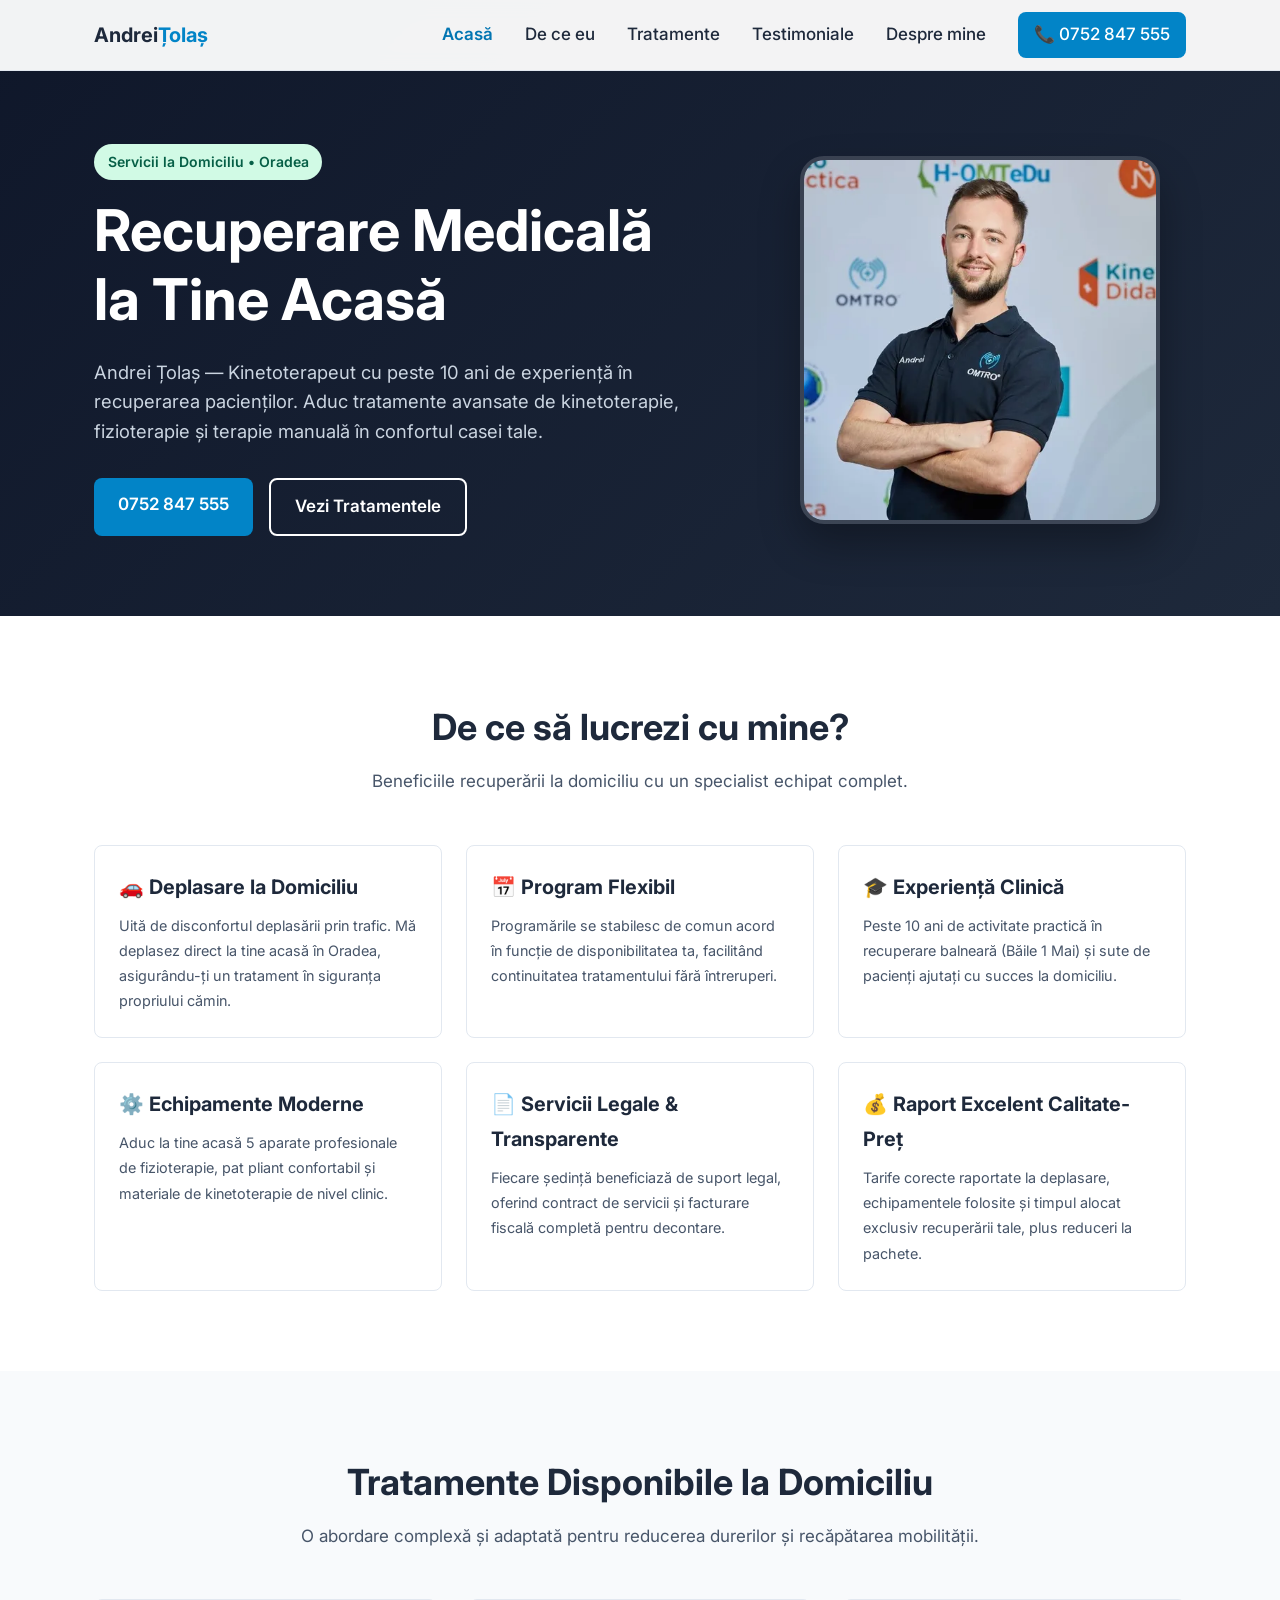
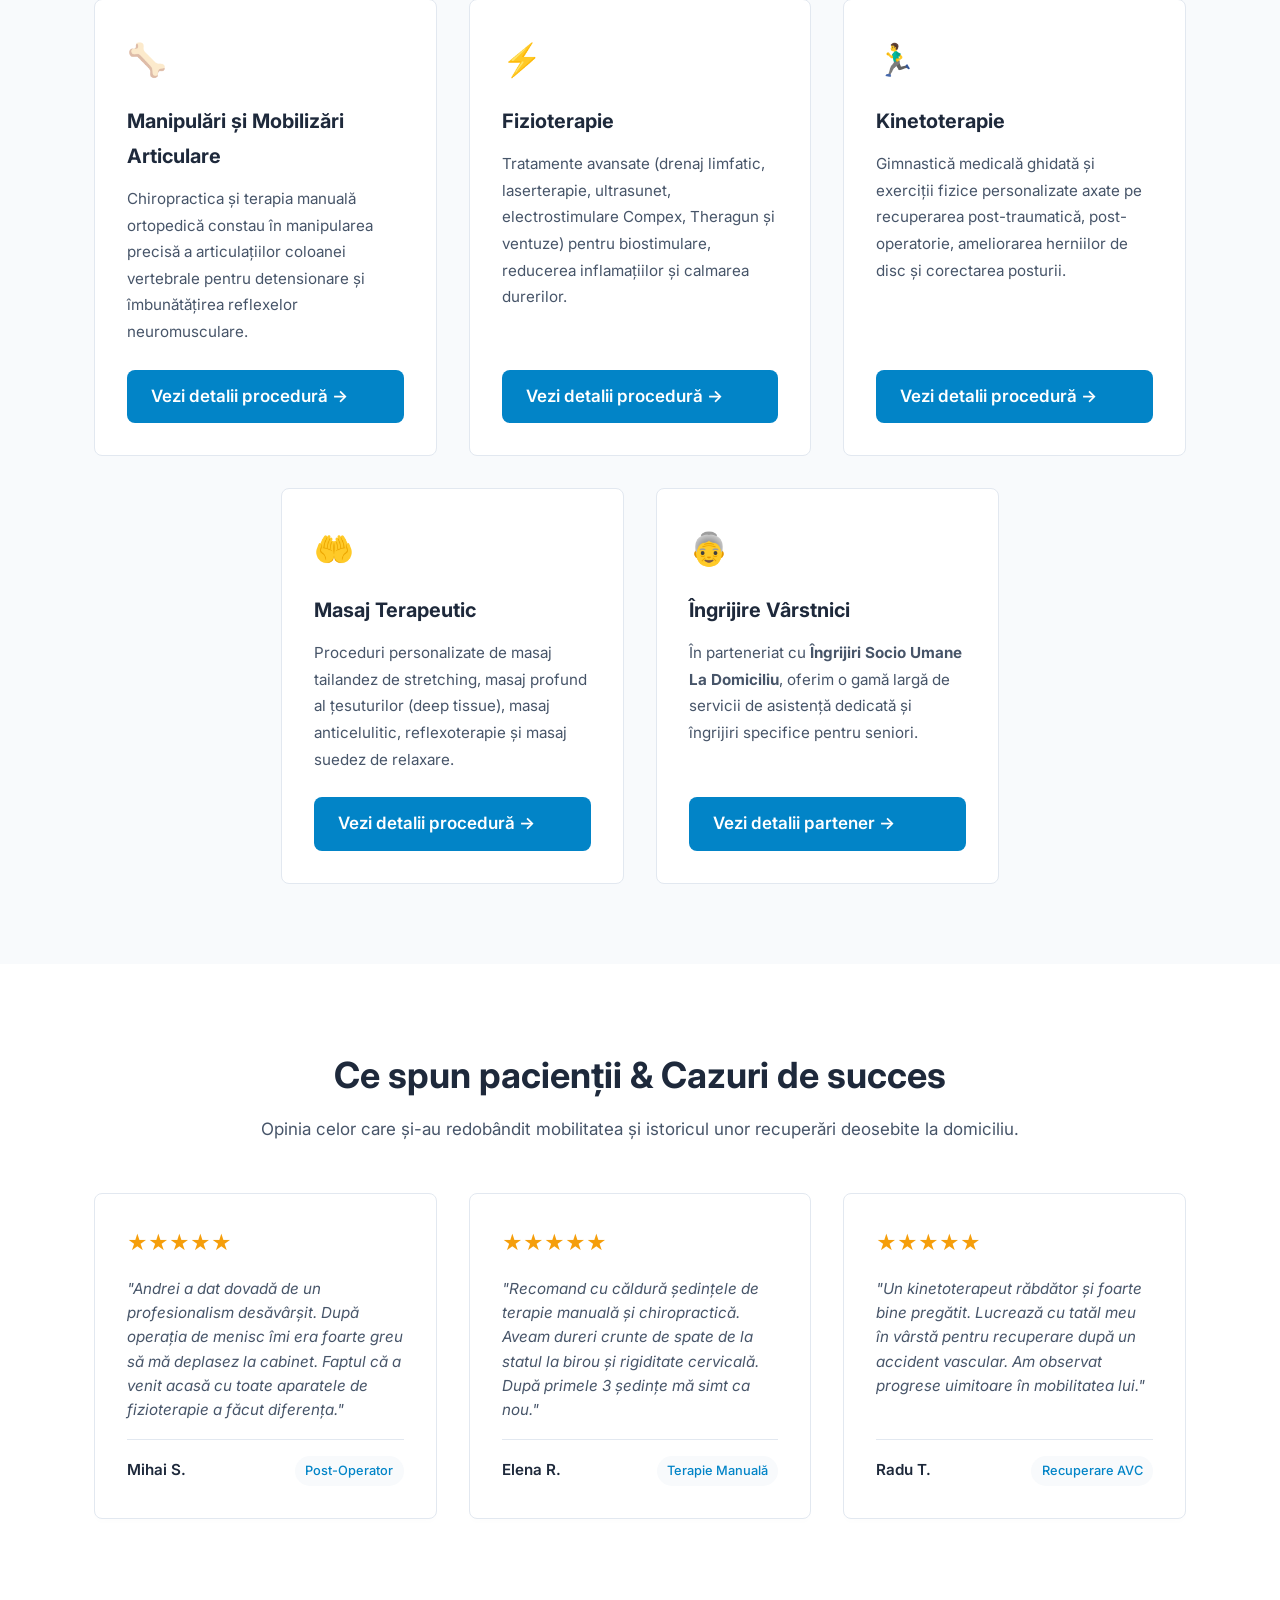
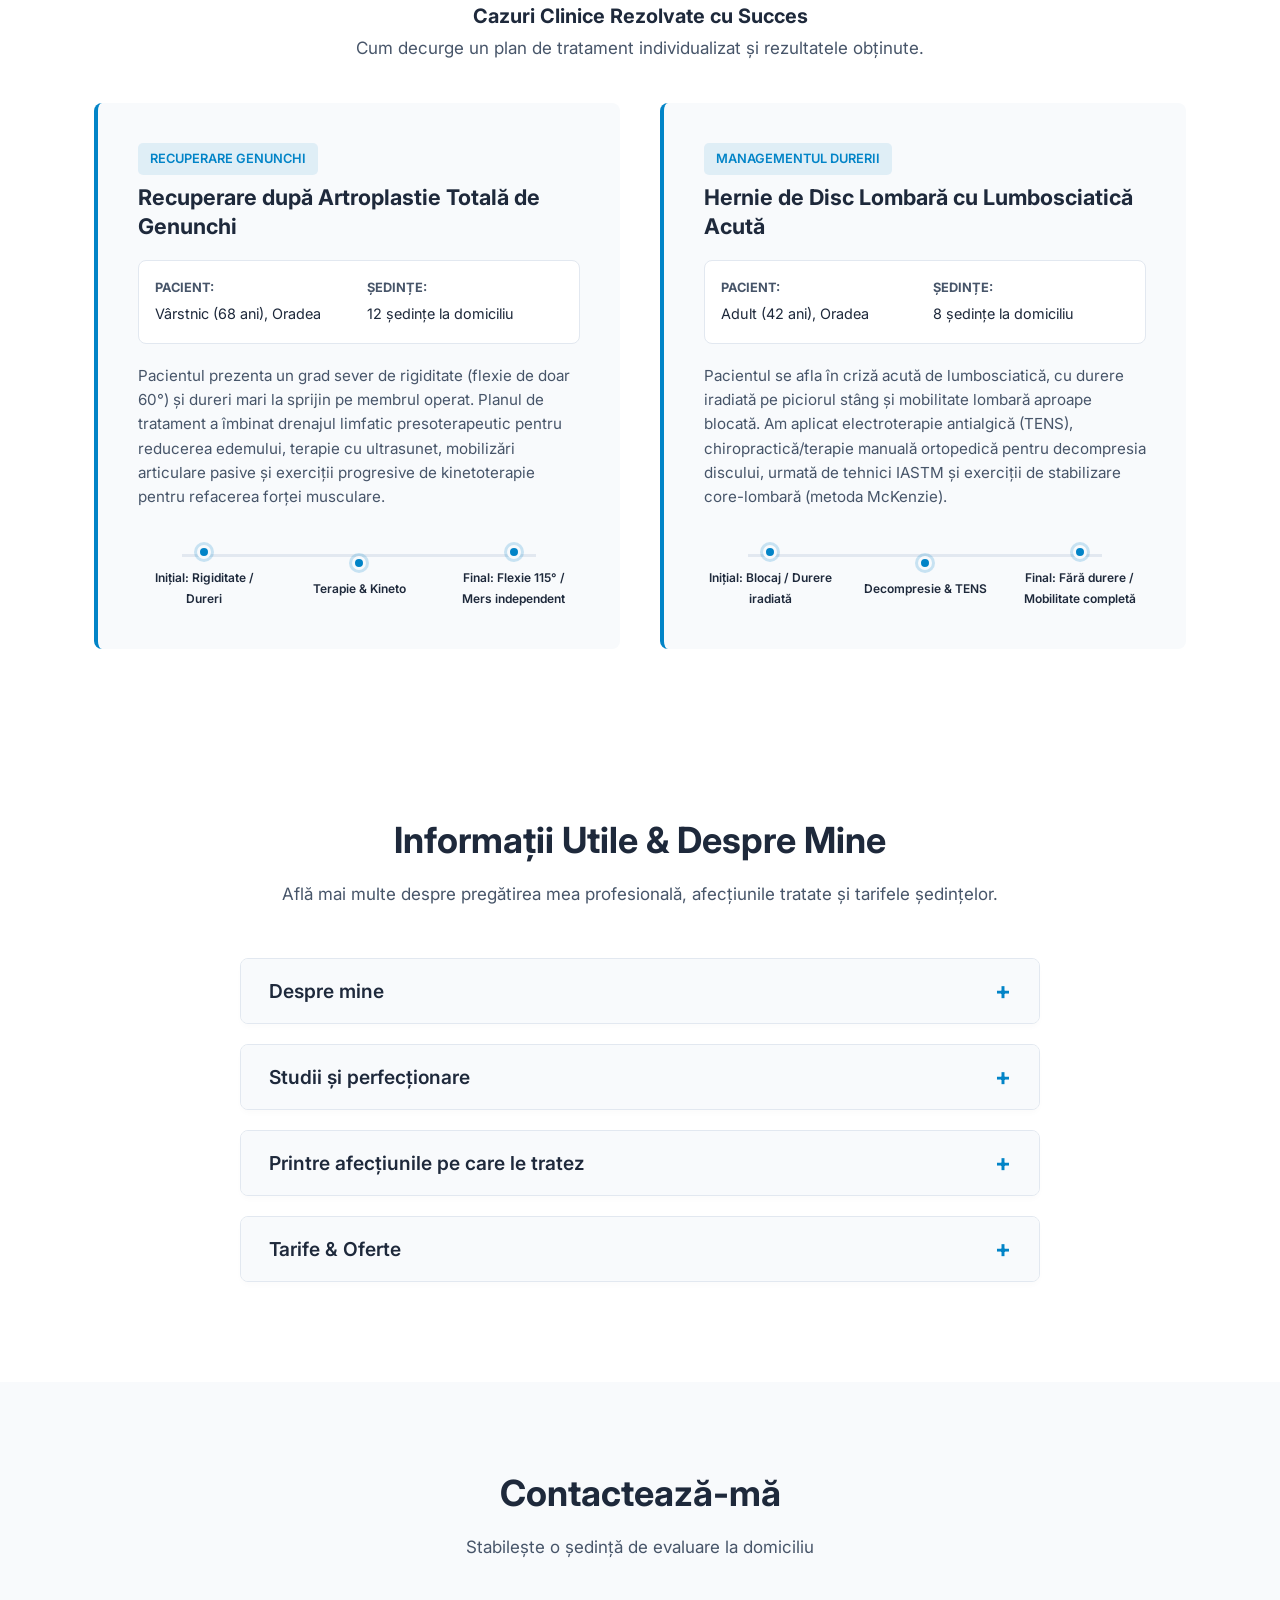
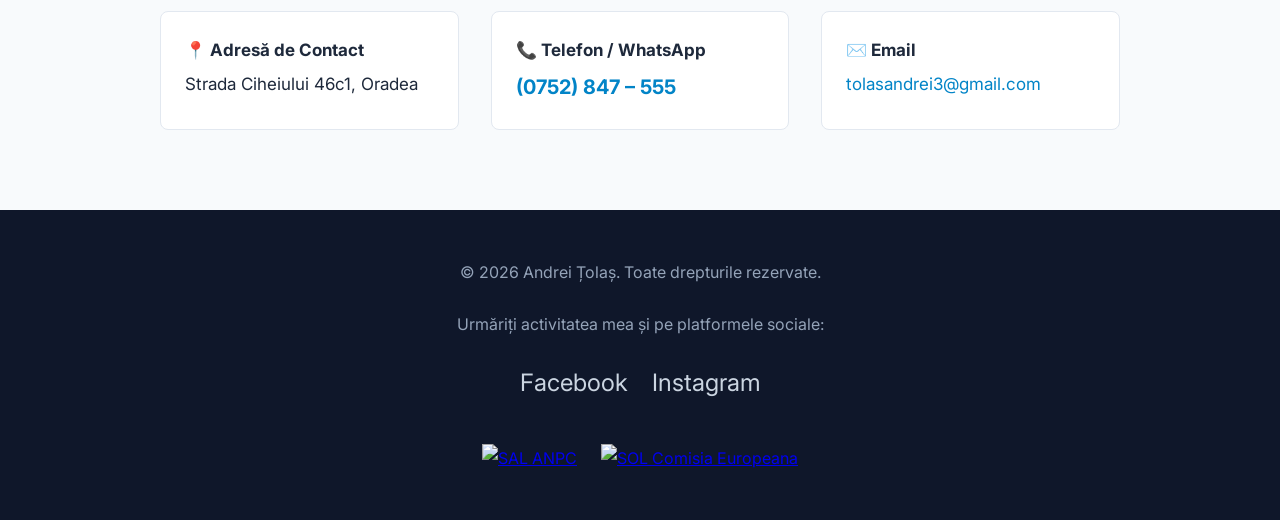
==== index.html @ b3541695 "Add files via upload" ====
<!DOCTYPE html>
<html lang="ro">

<head>
    <meta charset="UTF-8">
    <meta name="viewport" content="width=device-width, initial-scale=1.0">
    <title>Andrei Țolaș – Recuperare Medicală la Domiciliu în Oradea</title>
    <meta name="description"
        content="Kinetoterapeut cu 10 ani de experiență, ofer servicii profesionale de recuperare medicală la domiciliu în Oradea: kinetoterapie, fizioterapie, chiropractică.">
    <link rel="canonical" href="https://andreitolas.ro/index.html">
    <link rel="stylesheet" href="style.css">
    <link rel="icon" type="image/png" href="favicon.png">
    <!-- Google Fonts -->
    <link rel="preconnect" href="https://fonts.googleapis.com">
    <link rel="preconnect" href="https://fonts.gstatic.com" crossorigin>
    <link href="https://fonts.googleapis.com/css2?family=Inter:wght@300;400;500;600;700&display=swap" rel="stylesheet">
    <!-- Local SEO Schema.org Markup -->
    <script type="application/ld+json">
    {
      "@context": "https://schema.org",
      "@type": "Physiotherapy",
      "name": "Andrei Țolaș - Recuperare Medicală la Domiciliu",
      "image": "https://andreitolas.ro/wp-content/uploads/2023/05/logo_negru_2-removebg-preview.png",
      "@id": "https://andreitolas.ro/#business",
      "url": "https://andreitolas.ro",
      "telephone": "+40752847555",
      "priceRange": "$$",
      "address": {
        "@type": "PostalAddress",
        "streetAddress": "Strada Ciheiului 46c1",
        "addressLocality": "Oradea",
        "postalCode": "410000",
        "addressCountry": "RO"
      },
      "sameAs": [
        "https://www.facebook.com/AndreiTolasHomeTherapyOradea/",
        "https://www.instagram.com/andreitolas"
      ],
      "areaServed": {
        "@type": "AdministrativeArea",
        "name": "Oradea"
      }
    }
    </script>
</head>

<body>

    <!-- Header / Navigation -->
    <header class="site-header">
        <div class="container nav-container">
            <a href="#" class="logo">Andrei<span>Țolaș</span></a>
            <nav class="main-nav" id="mainNav">
                <a href="#acasa">Acasă</a>
                <a href="#beneficii">De ce eu</a>
                <a href="#tratamente">Tratamente</a>
                <a href="#testimoniale">Testimoniale</a>
                <a href="#despre">Despre mine</a>
                <a href="#contact" class="btn-nav">📞 0752 847 555</a>
            </nav>
            <button class="menu-toggle" id="menuToggle" aria-label="Meniu">
                <span></span>
                <span></span>
                <span></span>
            </button>
        </div>
    </header>

    <main>

    <!-- Hero Section -->
    <section id="acasa" class="hero">
        <div class="container hero-grid">
            <div class="hero-text">
                <span class="badge">Servicii la Domiciliu • Oradea</span>
                <h1>Recuperare Medicală <br>la Tine Acasă</h1>
                <p>Andrei Țolaș — Kinetoterapeut cu peste 10 ani de experiență în recuperarea pacienților. Aduc
                    tratamente
                    avansate de kinetoterapie, fizioterapie și terapie manuală în confortul casei tale.</p>
                <div class="hero-cta">
                    <a href="tel:0752847555" class="btn btn-primary"> 0752 847 555 </a>
                    <a href="#tratamente" class="btn btn-outline">Vezi Tratamentele</a>
                </div>
            </div>
            <div class="hero-image-wrapper">
                <img src="assets/media/andrei_tolas_profile.webp" alt="Andrei Țolaș - Fiziokinetoterapeut Oradea"
                    class="hero-profile-img" width="500" height="512">
            </div>
        </div>
    </section>

    <!-- Why Choose Me Section -->
    <section id="beneficii" class="benefits section-padding reveal">
        <div class="container">
            <div class="section-title">
                <h2>De ce să lucrezi cu mine?</h2>
                <p>Beneficiile recuperării la domiciliu cu un specialist echipat complet.</p>
            </div>
            <div class="benefits-grid">
                <div class="benefit-item">
                    <h3>🚗 Deplasare la Domiciliu</h3>
                    <p>Uită de disconfortul deplasării prin trafic. Mă deplasez direct la tine acasă în Oradea,
                        asigurându-ți un tratament în siguranța propriului cămin.</p>
                </div>
                <div class="benefit-item">
                    <h3>📅 Program Flexibil</h3>
                    <p>Programările se stabilesc de comun acord în funcție de disponibilitatea ta, facilitând
                        continuitatea tratamentului fără întreruperi.</p>
                </div>
                <div class="benefit-item">
                    <h3>🎓 Experiență Clinică</h3>
                    <p>Peste 10 ani de activitate practică în recuperare balneară (Băile 1 Mai) și sute de pacienți
                        ajutați cu succes la domiciliu.</p>
                </div>
                <div class="benefit-item">
                    <h3>⚙️ Echipamente Moderne</h3>
                    <p>Aduc la tine acasă 5 aparate profesionale de fizioterapie, pat pliant confortabil și materiale de
                        kinetoterapie de nivel clinic.</p>
                </div>
                <div class="benefit-item">
                    <h3>📄 Servicii Legale & Transparente</h3>
                    <p>Fiecare ședință beneficiază de suport legal, oferind contract de servicii și facturare fiscală
                        completă pentru decontare.</p>
                </div>
                <div class="benefit-item">
                    <h3>💰 Raport Excelent Calitate-Preț</h3>
                    <p>Tarife corecte raportate la deplasare, echipamentele folosite și timpul alocat exclusiv
                        recuperării tale, plus reduceri la pachete.</p>
                </div>
            </div>
        </div>
    </section>

    <!-- Services Section -->
    <section id="tratamente" class="services section-padding bg-light reveal">
        <div class="container">
            <div class="section-title">
                <h2>Tratamente Disponibile la Domiciliu</h2>
                <p>O abordare complexă și adaptată pentru reducerea durerilor și recăpătarea mobilității.</p>
            </div>
            <div class="services-grid">

                <!-- Card 1: Manipulări și Mobilizări -->
                <article class="service-card">
                    <div class="service-icon">🦴</div>
                    <h3>Manipulări și Mobilizări Articulare</h3>
                    <p>Chiropractica și terapia manuală ortopedică constau în manipularea precisă a articulațiilor
                        coloanei vertebrale pentru detensionare și îmbunătățirea reflexelor neuromusculare.</p>
                    <a href="servicii/manipulari-si-mobilizari-articulare.html" class="btn btn-primary btn-block" aria-label="Vezi detalii despre manipulări și mobilizări articulare">Vezi detalii procedură →</a>
                </article>

                <!-- Card 2: Fizioterapie -->
                <article class="service-card">
                    <div class="service-icon">⚡</div>
                    <h3>Fizioterapie</h3>
                    <p>Tratamente avansate (drenaj limfatic, laserterapie, ultrasunet, electrostimulare Compex, Theragun
                        și ventuze) pentru biostimulare, reducerea inflamațiilor și calmarea durerilor.</p>
                    <a href="servicii/fizioterapie.html" class="btn btn-primary btn-block" aria-label="Vezi detalii despre proceduri de fizioterapie">Vezi detalii procedură →</a>
                </article>

                <!-- Card 3: Kinetoterapie -->
                <article class="service-card">
                    <div class="service-icon">🏃‍♂️</div>
                    <h3>Kinetoterapie</h3>
                    <p>Gimnastică medicală ghidată și exerciții fizice personalizate axate pe recuperarea
                        post-traumatică, post-operatorie, ameliorarea herniilor de disc și corectarea posturii.</p>
                    <a href="servicii/kinetoterapie.html" class="btn btn-primary btn-block" aria-label="Vezi detalii despre recuperare prin kinetoterapie">Vezi detalii procedură →</a>
                </article>

                <!-- Card 4: Masaj Terapeutic -->
                <article class="service-card">
                    <div class="service-icon">🤲</div>
                    <h3>Masaj Terapeutic</h3>
                    <p>Proceduri personalizate de masaj tailandez de stretching, masaj profund al țesuturilor (deep
                        tissue), masaj anticelulitic, reflexoterapie și masaj suedez de relaxare.</p>
                    <a href="servicii/masaj.html" class="btn btn-primary btn-block" aria-label="Vezi detalii despre proceduri de masaj terapeutic">Vezi detalii procedură →</a>
                </article>

                <!-- Card 5: Îngrijire Vârstnici -->
                <article class="service-card">
                    <div class="service-icon">👵</div>
                    <h3>Îngrijire Vârstnici</h3>
                    <p>În parteneriat cu <strong>Îngrijiri Socio Umane La Domiciliu</strong>, oferim o gamă largă de
                        servicii de asistență dedicată și îngrijiri specifice pentru seniori.</p>
                    <a href="https://www.facebook.com/profile.php?id=100089496707869" target="_blank"
                        rel="noreferrer noopener" class="btn btn-primary btn-block" aria-label="Vezi detalii despre partenerul de îngrijire vârstnici">Vezi detalii partener →</a>
                </article>

            </div>
        </div>
    </section>

    <!-- Testimonials & Case Studies Section -->
    <section id="testimoniale" class="testimonials-section section-padding reveal">
        <div class="container">
            <div class="section-title">
                <h2>Ce spun pacienții & Cazuri de succes</h2>
                <p>Opinia celor care și-au redobândit mobilitatea și istoricul unor recuperări deosebite la domiciliu.
                </p>
            </div>

            <!-- Testimonials Grid -->
            <div class="testimonials-grid">
                <!-- Testimonial 1 -->
                <div class="testimonial-card">
                    <div class="stars">★★★★★</div>
                    <p class="testimonial-text">"Andrei a dat dovadă de un profesionalism desăvârșit. După operația de
                        menisc îmi era foarte greu să mă deplasez la cabinet. Faptul că a venit acasă cu toate aparatele
                        de fizioterapie a făcut diferența."</p>
                    <div class="testimonial-author">
                        <span class="author-name">Mihai S.</span>
                        <span class="pathology-tag">Post-Operator</span>
                    </div>
                </div>

                <!-- Testimonial 2 -->
                <div class="testimonial-card">
                    <div class="stars">★★★★★</div>
                    <p class="testimonial-text">"Recomand cu căldură ședințele de terapie manuală și chiropractică.
                        Aveam dureri crunte de spate de la statul la birou și rigiditate cervicală. După primele 3
                        ședințe mă simt ca nou."</p>
                    <div class="testimonial-author">
                        <span class="author-name">Elena R.</span>
                        <span class="pathology-tag">Terapie Manuală</span>
                    </div>
                </div>

                <!-- Testimonial 3 -->
                <div class="testimonial-card">
                    <div class="stars">★★★★★</div>
                    <p class="testimonial-text">"Un kinetoterapeut răbdător și foarte bine pregătit. Lucrează cu tatăl
                        meu în vârstă pentru recuperare după un accident vascular. Am observat progrese uimitoare în
                        mobilitatea lui."</p>
                    <div class="testimonial-author">
                        <span class="author-name">Radu T.</span>
                        <span class="pathology-tag">Recuperare AVC</span>
                    </div>
                </div>
            </div>

            <div class="section-title" style="margin-top: 5rem; margin-bottom: 2.5rem;">
                <h3>Cazuri Clinice Rezolvate cu Succes</h3>
                <p>Cum decurge un plan de tratament individualizat și rezultatele obținute.</p>
            </div>

            <!-- Case Studies / Success Stories Grid -->
            <div class="success-stories-grid">
                <!-- Story 1 -->
                <div class="story-card">
                    <div class="story-header">
                        <span class="story-badge">Recuperare Genunchi</span>
                        <h4 class="story-title">Recuperare după Artroplastie Totală de Genunchi</h4>
                    </div>
                    <div class="story-meta">
                        <div class="meta-item">
                            <strong>Pacient:</strong>
                            Vârstnic (68 ani), Oradea
                        </div>
                        <div class="meta-item">
                            <strong>Ședințe:</strong>
                            12 ședințe la domiciliu
                        </div>
                    </div>
                    <p class="story-desc">Pacientul prezenta un grad sever de rigiditate (flexie de doar 60°) și dureri
                        mari la sprijin pe membrul operat. Planul de tratament a îmbinat drenajul limfatic
                        presoterapeutic pentru reducerea edemului, terapie cu ultrasunet, mobilizări articulare pasive
                        și exerciții progresive de kinetoterapie pentru refacerea forței musculare.</p>

                    <div class="story-timeline">
                        <div class="timeline-step completed">
                            <div class="step-dot"></div>
                            <span class="step-label">Inițial: Rigiditate / Dureri</span>
                        </div>
                        <div class="timeline-step completed">
                            <div class="step-dot"></div>
                            <span class="step-label">Terapie & Kineto</span>
                        </div>
                        <div class="timeline-step completed">
                            <div class="step-dot"></div>
                            <span class="step-label">Final: Flexie 115° / Mers independent</span>
                        </div>
                    </div>
                </div>

                <!-- Story 2 -->
                <div class="story-card">
                    <div class="story-header">
                        <span class="story-badge">Managementul Durerii</span>
                        <h4 class="story-title">Hernie de Disc Lombară cu Lumbosciatică Acută</h4>
                    </div>
                    <div class="story-meta">
                        <div class="meta-item">
                            <strong>Pacient:</strong>
                            Adult (42 ani), Oradea
                        </div>
                        <div class="meta-item">
                            <strong>Ședințe:</strong>
                            8 ședințe la domiciliu
                        </div>
                    </div>
                    <p class="story-desc">Pacientul se afla în criză acută de lumbosciatică, cu durere iradiată pe
                        piciorul stâng și mobilitate lombară aproape blocată. Am aplicat electroterapie antialgică
                        (TENS), chiropractică/terapie manuală ortopedică pentru decompresia discului, urmată de tehnici
                        IASTM și exerciții de stabilizare core-lombară (metoda McKenzie).</p>

                    <div class="story-timeline">
                        <div class="timeline-step completed">
                            <div class="step-dot"></div>
                            <span class="step-label">Inițial: Blocaj / Durere iradiată</span>
                        </div>
                        <div class="timeline-step completed">
                            <div class="step-dot"></div>
                            <span class="step-label">Decompresie & TENS</span>
                        </div>
                        <div class="timeline-step completed">
                            <div class="step-dot"></div>
                            <span class="step-label">Final: Fără durere / Mobilitate completă</span>
                        </div>
                    </div>
                </div>
            </div>
        </div>
    </section>

    <!-- About & Information Accordions Section -->
    <section id="despre" class="about section-padding reveal">
        <div class="container">
            <div class="section-title">
                <h2>Informații Utile & Despre Mine</h2>
                <p>Află mai multe despre pregătirea mea profesională, afecțiunile tratate și tarifele ședințelor.</p>
            </div>

            <div class="accordion-container">

                <!-- Accordion 1: Despre mine -->
                <div class="accordion-item">
                    <button class="accordion-header">
                        <span>Despre mine</span>
                        <span class="accordion-icon">+</span>
                    </button>
                    <div class="accordion-content">
                        <p>Bună! Sunt Andrei, de profesie fiziokinetoterapeut.</p>
                        <p>În urma experienței și cunoștințelor acumulate în cei zece ani de muncă în Băile 1 Mai și
                            alături de pacienți la domiciliu, am observat importanța recuperării medicale cât mai
                            timpurii și incapacitatea multor persoane de a se deplasa înspre cabinetele de recuperare.
                        </p>
                        <p>Astfel m-am specializat în oferirea de tratamente de recuperare direct la domiciliul
                            pacienților mei. Această abordare îmi permite să vă aduc servicii personalizate și de
                            calitate la ușa fiecarei persoane care are nevoie de îngrijire și recuperare.</p>
                        <p>Cu scopul de a vă asigura cele mai bune rezultate, am echipat cabinetul meu mobil cu cinci
                            aparate de fizioterapie, pat de masaj și toate uneltele necesare pentru a realiza o ședință
                            de kinetoterapie eficientă, asemenea celor din centrele de recuperare clasice.</p>
                        <p>Ceea ce urmăresc cu abordarea mea empatică și prietenoasă, cât și cu cunoștințele solide de
                            vârf, este să înțeleg nevoile fiecăruia și să creez un plan de tratament individualizat,
                            adaptat la condiția și obiectivele dumneavoastră.</p>
                    </div>
                </div>

                <!-- Accordion 2: Studii și perfecționare -->
                <div class="accordion-item">
                    <button class="accordion-header">
                        <span>Studii și perfecționare</span>
                        <span class="accordion-icon">+</span>
                    </button>
                    <div class="accordion-content">
                        <p>Absolvent al Facultății de Educație Fizică și Sport, specializarea Kinetoterapie, în cadrul
                            Universității din Oradea. Mă perfecționez continuu pentru a aplica cele mai sigure și
                            moderne tehnici de recuperare:</p>
                        <p>I. <strong>OMTRO (Orthopaedic Manual Physical Therapy Romania)</strong> - program de
                            specializare pe 2 ani (15 module) înregistrat în cadrul IFOMPT (Federația Internațională de
                            Terapie Manuală Ortopedică pentru Fizioterapeuți):</p>
                        <ol>
                            <li>Intro & terapia manuală ortopedică în abordarea zonei cervicale</li>
                            <li>Terapia manuală ortopedică în abordarea zonei toracale</li>
                            <li>Neurofiziologia durerii</li>
                            <li>Integrarea exercițiului terapeutic în planul de recuperare</li>
                            <li>Terapia manuală ortopedică în tratamentul durerilor de cap</li>
                            <li>Manipulările vertebrale și articulare în terapia manuală ortopedică I & II</li>
                            <li>Terapia manuală ortopedică în abordarea umărului, regiunii lombare, articulației
                                sacroiliace, șoldului, genunchiului, piciorului, cotului și mâinii</li>
                            <li>Modelul bio-psiho-social: abordarea multifactorială a pacientului bazată pe dovezi
                                științifice</li>
                        </ol>
                        <p>Alte cursuri de specializare absolvite:</p>
                        <ul>
                            <li>II. <strong>Terapia Flossing (Easy Flossing)</strong> - bandaj compresiv elastic</li>
                            <li>III. <strong>Terapia FASCIQ</strong> - mobilizarea fasciei cu instrumente IASTM</li>
                            <li>IV. <strong>Terapia TAPPING (Emotional Freedom Techniques - EFT)</strong></li>
                        </ul>
                    </div>
                </div>

                <!-- Accordion 3: Printre afecțiunile pe care le tratez -->
                <div class="accordion-item">
                    <button class="accordion-header">
                        <span>Printre afecțiunile pe care le tratez</span>
                        <span class="accordion-icon">+</span>
                    </button>
                    <div class="accordion-content">
                        <p>Abordez cu profesionalism o gamă largă de patologii pentru redobândirea calității vieții:</p>
                        <ul>
                            <li><strong>Afecțiuni ortopedice și traumatologice:</strong> recuperare după fracturi,
                                entorse, luxații, leziuni de ligamente sau menisc și traumatologie sportivă.</li>
                            <li><strong>Îngrijiri specifice vârstei a treia:</strong> menținerea autonomiei fizice,
                                combaterea redorii articulare, ameliorarea tulburărilor de echilibru.</li>
                            <li><strong>Recuperare pre și post-operatorie:</strong> protocoale specifice după operații
                                la nivelul coloanei sau articulațiilor mari (proteză șold/genunchi).</li>
                            <li><strong>Managementul durerii:</strong> tratamentul durerilor cronice sau acute de spate
                                (lombosciatică, hernie de disc), cervicale sau de cap (cefalee tensională).</li>
                            <li><strong>Afecțiuni neurologice:</strong> recuperare neuro-motorie în status post AVC
                                (Accident Vascular Cerebral), pareze și alte tulburări ale sistemului nervos.</li>
                        </ul>
                    </div>
                </div>

                <!-- Accordion 4: Tarife & Oferte -->
                <div class="accordion-item">
                    <button class="accordion-header">
                        <span>Tarife & Oferte</span>
                        <span class="accordion-icon">+</span>
                    </button>
                    <div class="accordion-content">
                        <p>Prețul unei ședințe de recuperare la domiciliu este personalizat și se stabilește în funcție
                            de:</p>
                        <ol>
                            <li>Numărul și complexitatea procedurilor efectuate (fizioterapie, kinetoterapie, terapie
                                manuală, etc.).</li>
                            <li>Numărul total de ședințe recomandate în planul tău terapeutic.</li>
                        </ol>
                        <p
                            style="background-color: var(--bg-light); padding: 1rem; border-left: 4px solid var(--primary); font-weight: 500; margin-top: 1rem;">
                            🎁 Ofertă specială: La achiziționarea unui pachet de 10 ședințe de recuperare, beneficiezi
                            de un discount de 10% din tariful total!
                        </p>
                    </div>
                </div>

            </div>
        </div>
    </section>

    <!-- Contact Section -->
    <section id="contact" class="contact section-padding bg-light reveal">
        <div class="container">
            <div class="section-title">
                <h2>Contactează-mă</h2>
                <p>Stabilește o ședință de evaluare la domiciliu</p>
            </div>
            <div class="contact-info-grid">
                <div class="info-box">
                    <strong>📍 Adresă de Contact</strong>
                    <p>Strada Ciheiului 46c1, Oradea</p>
                </div>
                <div class="info-box">
                    <strong>📞 Telefon / WhatsApp</strong>
                    <p><a href="tel:0752847555" style="font-size: 1.25rem; font-weight: 700;">(0752) 847 – 555</a></p>
                </div>
                <div class="info-box">
                    <strong>✉️ Email</strong>
                    <p><a href="mailto:tolasandrei3@gmail.com">tolasandrei3@gmail.com</a></p>
                </div>
            </div>
        </div>
    </main>

    <!-- Footer -->
    <footer class="site-footer" style="padding: 3rem 0; font-size: 1rem;">
        <div class="container footer-flex" style="flex-direction: column; gap: 1.5rem;">
            <p>&copy; 2026 Andrei Țolaș. Toate drepturile rezervate.</p>
            <p>Urmăriți activitatea mea și pe platformele sociale:</p>
            <div style="display: flex; gap: 1.5rem; justify-content: center; font-size: 1.5rem;">
                <a href="https://www.facebook.com/AndreiTolasHomeTherapyOradea/" target="_blank"
                    rel="noreferrer noopener" style="color: #cbd5e1; text-decoration: none;">Facebook</a>
                <a href="https://www.instagram.com/andreitolas" target="_blank" rel="noreferrer noopener"
                    style="color: #cbd5e1; text-decoration: none;">Instagram</a>
            </div>
            <div style="display: flex; gap: 1.5rem; justify-content: center; flex-wrap: wrap; margin-top: 1rem;">
                <a href="https://anpc.ro/ce-este-sal/" target="_blank" rel="noreferrer noopener"><img
                        src="https://andreitolas.ro/wp-content/uploads/2023/02/sal.png" alt="SAL ANPC"
                        style="width: 200px; height: auto;"></a>
                <a href="https://ec.europa.eu/consumers/odr/main/index.cfm?event=main.home.chooseLanguage"
                    target="_blank" rel="noreferrer noopener"><img
                        src="https://andreitolas.ro/wp-content/uploads/2023/02/sol.png" alt="SOL Comisia Europeana"
                        style="width: 200px; height: auto;"></a>
            </div>
        </div>
    </footer>

    <!-- Floating Back to Top Button -->
    <button id="backToTop" class="back-to-top" aria-label="Înapoi sus">↑</button>

    <script src="script.js"></script>
</body>

</html>
---- style.css ----
:root {
    --primary: #0284c7;
    --primary-dark: #0369a1;
    --text: #1e293b;
    --text-light: #475569;
    --bg: #ffffff;
    --bg-light: #f8fafc;
    --border: #e2e8f0;
    --radius: 8px;
    --transition: all 0.3s ease;
}

* {
    box-sizing: border-box;
    margin: 0;
    padding: 0;
}

html {
    scroll-behavior: smooth;
    font-family: 'Inter', sans-serif;
    color: var(--text);
    background-color: var(--bg);
}

body {
    line-height: 1.75;
    font-size: 1.0625rem;
}

.container {
    width: 100%;
    max-width: 1140px;
    margin: 0 auto;
    padding: 0 1.5rem;
}

/* Buttons & Badges */
.btn {
    display: inline-block;
    padding: 0.75rem 1.5rem;
    border-radius: var(--radius);
    font-weight: 600;
    text-decoration: none;
    transition: var(--transition);
    cursor: pointer;
    border: none;
}

.btn-primary {
    background-color: var(--primary);
    color: #fff;
}

.btn-primary:hover {
    background-color: var(--primary-dark);
}

.btn-outline {
    background-color: transparent;
    border: 2px solid #fff;
    color: #fff;
}

.btn-outline:hover {
    background-color: #fff;
    color: var(--text);
}

.btn-block {
    width: 100%;
}

.badge {
    display: inline-block;
    background: #d1fae5;
    color: #065f46;
    padding: 0.35rem 0.85rem;
    border-radius: 50px;
    font-size: 0.875rem;
    font-weight: 600;
    margin-bottom: 1rem;
}

/* Header */
.site-header {
    position: fixed;
    top: 0;
    left: 0;
    width: 100%;
    background: rgba(255, 255, 255, 0.95);
    backdrop-filter: blur(10px);
    border-bottom: 1px solid var(--border);
    z-index: 1000;
}

.nav-container {
    display: flex;
    align-items: center;
    justify-content: space-between;
    height: 70px;
}

.logo {
    font-size: 1.25rem;
    font-weight: 700;
    color: var(--text);
    text-decoration: none;
}

.logo span {
    color: var(--primary);
}

.main-nav {
    display: flex;
    align-items: center;
    gap: 2rem;
}

.main-nav a {
    text-decoration: none;
    color: var(--text);
    font-weight: 500;
    transition: var(--transition);
}

.main-nav a:hover,
.main-nav a.active {
    color: #0275b2;
}

.btn-nav {
    background: var(--primary);
    color: #fff !important;
    padding: 0.5rem 1rem;
    border-radius: var(--radius);
}

.menu-toggle {
    display: none;
    background: none;
    border: none;
    cursor: pointer;
    flex-direction: column;
    gap: 5px;
}

.menu-toggle span {
    display: block;
    width: 25px;
    height: 3px;
    background: var(--text);
    transition: var(--transition);
}

/* Hero */
.hero {
    padding: 9rem 0 5rem;
    background: linear-gradient(135deg, #0f172a 0%, #1e293b 100%);
    color: #fff;
}

.hero-grid {
    display: grid;
    grid-template-columns: 1.2fr 0.8fr;
    gap: 4rem;
    align-items: center;
}

.hero-text h1 {
    font-size: clamp(2.2rem, 4.5vw, 3.8rem);
    line-height: 1.2;
    margin-bottom: 1.5rem;
}

.hero-text p {
    font-size: 1.15rem;
    color: #cbd5e1;
    margin-bottom: 2rem;
    line-height: 1.6;
}

.hero-cta {
    display: flex;
    gap: 1rem;
}

.hero-image-wrapper {
    position: relative;
    display: flex;
    justify-content: center;
    align-items: center;
}

.hero-profile-img {
    width: 100%;
    max-width: 360px;
    height: auto;
    border-radius: 24px;
    box-shadow: 0 20px 40px rgba(0, 0, 0, 0.3);
    border: 4px solid rgba(255, 255, 255, 0.15);
    transition: transform 0.3s ease, border-color 0.3s ease;
}

.hero-profile-img:hover {
    transform: scale(1.02);
    border-color: var(--primary);
}

/* Sections */
.section-padding {
    padding: 5rem 0;
}

.bg-light {
    background-color: var(--bg-light);
}

.section-title {
    text-align: center;
    margin-bottom: 3rem;
}

.section-title h2 {
    font-size: 2.25rem;
    margin-bottom: 0.5rem;
}

.section-title p {
    color: var(--text-light);
}

/* Services Grid */
.services-grid {
    display: grid;
    grid-template-columns: 1fr;
    gap: 2rem;
}

@media (min-width: 769px) and (max-width: 991px) {
    .services-grid {
        grid-template-columns: repeat(4, 1fr);
    }
    .services-grid .service-card:nth-child(1),
    .services-grid .service-card:nth-child(2),
    .services-grid .service-card:nth-child(3),
    .services-grid .service-card:nth-child(4) {
        grid-column: span 2;
    }
    .services-grid .service-card:nth-child(5) {
        grid-column: 2 / span 2; /* Center Row 3 card */
    }
}

@media (min-width: 992px) {
    .services-grid {
        grid-template-columns: repeat(6, 1fr);
    }
    .services-grid .service-card:nth-child(1),
    .services-grid .service-card:nth-child(2),
    .services-grid .service-card:nth-child(3) {
        grid-column: span 2;
    }
    .services-grid .service-card:nth-child(4) {
        grid-column: 2 / span 2; /* Center Row 2 first card */
    }
    .services-grid .service-card:nth-child(5) {
        grid-column: 4 / span 2; /* Center Row 2 second card */
    }
}

.service-card {
    background: var(--bg);
    border: 1px solid var(--border);
    padding: 2rem;
    border-radius: var(--radius);
    transition: var(--transition);
    display: flex;
    flex-direction: column;
}

.service-card:hover {
    transform: translateY(-5px);
    box-shadow: 0 10px 25px -5px rgba(0, 0, 0, 0.05);
    border-color: var(--primary);
}

.service-icon {
    font-size: 2rem;
    margin-bottom: 1rem;
}

.service-card h3 {
    margin-bottom: 0.75rem;
}

.service-card p {
    color: var(--text-light);
    font-size: 0.95rem;
    margin-bottom: 1.5rem;
}

.service-card .btn {
    margin-top: auto;
}

/* About Grid */
.about-grid {
    display: grid;
    grid-template-columns: 1.2fr 0.8fr;
    gap: 4rem;
    align-items: center;
}

.about-text h2 {
    margin-bottom: 1rem;
}

.lead {
    font-size: 1.1rem;
    font-weight: 500;
    color: var(--primary);
    margin-bottom: 1rem;
}

.check-list {
    list-style: none;
    margin-top: 1.5rem;
}

.check-list li {
    position: relative;
    padding-left: 1.5rem;
    margin-bottom: 0.5rem;
}

.check-list li::before {
    content: "✓";
    position: absolute;
    left: 0;
    color: var(--primary);
    font-weight: bold;
}

.about-card-highlight {
    background: var(--bg);
    border-left: 4px solid var(--primary);
    padding: 2rem;
    border-radius: var(--radius);
    box-shadow: 0 4px 6px -1px rgba(0, 0, 0, 0.02);
}

/* Benefits Grid */
.benefits-grid {
    display: grid;
    grid-template-columns: repeat(3, 1fr);
    gap: 1.5rem;
}

.benefit-item {
    background: var(--bg);
    padding: 1.5rem;
    border-radius: var(--radius);
    border: 1px solid var(--border);
}

.benefit-item h3 {
    margin-bottom: 0.5rem;
}

.benefit-item p {
    color: var(--text-light);
    font-size: 0.9rem;
}

/* Contact */
.contact-info-grid {
    display: grid;
    grid-template-columns: repeat(3, 1fr);
    gap: 2rem;
    max-width: 960px;
    margin: 2rem auto 0;
}

.info-box {
    background: var(--bg);
    padding: 1.5rem;
    border-radius: var(--radius);
    border: 1px solid var(--border);
}

.info-box strong {
    display: block;
    margin-bottom: 0.25rem;
}

.info-box a {
    color: var(--primary);
    text-decoration: none;
}

.contact-form {
    background: var(--bg);
    padding: 2rem;
    border-radius: var(--radius);
    border: 1px solid var(--border);
}

.contact-form h3 {
    margin-bottom: 1.5rem;
}

.form-group {
    margin-bottom: 1rem;
}

.form-group input,
.form-group textarea {
    width: 100%;
    padding: 0.75rem;
    border: 1px solid var(--border);
    border-radius: var(--radius);
    font-family: inherit;
}

.form-status {
    display: block;
    margin-top: 1rem;
    font-size: 0.9rem;
    color: var(--primary);
}

/* Footer */
.site-footer {
    background: #0f172a;
    color: #94a3b8;
    padding: 2rem 0;
    font-size: 0.9rem;
    text-align: center;
}

.footer-flex {
    display: flex;
    justify-content: space-between;
    align-items: center;
}

@media (max-width: 1024px) and (min-width: 769px) {
    .benefits-grid {
        grid-template-columns: repeat(2, 1fr);
    }
}

/* Responsive */
@media (max-width: 768px) {
    .hero {
        padding: 7rem 0 4rem;
    }

    .hero-grid {
        grid-template-columns: 1fr;
        gap: 2.5rem;
        text-align: center;
    }

    .hero-cta {
        justify-content: center;
    }

    .hero-profile-img {
        max-width: 280px;
    }

    .main-nav {
        display: none;
        position: absolute;
        top: 70px;
        left: 0;
        width: 100%;
        background: #fff;
        flex-direction: column;
        padding: 1.5rem;
        border-bottom: 1px solid var(--border);
        box-shadow: 0 10px 15px rgba(0, 0, 0, 0.05);
    }

    .main-nav.active {
        display: flex;
    }

    .menu-toggle {
        display: flex;
    }

    .about-grid,
    .contact-info-grid {
        grid-template-columns: 1fr;
    }

    .footer-flex {
        flex-direction: column;
        gap: 0.5rem;
    }

    .benefits-grid {
        grid-template-columns: repeat(3, 1fr);
        gap: 0.75rem;
    }

    .benefit-item {
        padding: 1rem 0.5rem;
        text-align: center;
        display: flex;
        flex-direction: column;
        justify-content: center;
        align-items: center;
    }

    .benefit-item h4 {
        font-size: 0.9rem;
        line-height: 1.3;
        margin-bottom: 0;
    }

    .benefit-item p {
        display: none;
    }
}

/* ==========================================================================
   Service Detail Pages Styling
   ========================================================================== */

.service-detail-container {
    padding-top: 8rem;
    padding-bottom: 6rem;
    background-color: var(--bg);
}

.service-detail-container h1 {
    font-size: clamp(2rem, 4vw, 3rem);
    margin: 0.5rem 0 1.5rem;
    color: var(--text);
}

.service-lead {
    font-size: 1.15rem;
    color: var(--text-light);
    max-width: 800px;
    margin-bottom: 2.5rem;
    line-height: 1.7;
}

.divider {
    border: 0;
    height: 1px;
    background: var(--border);
    margin: 3rem 0;
}

/* Adjust header back button for light background */
.site-header .btn-outline {
    border: 2px solid var(--primary);
    color: var(--primary);
    padding: 0.5rem 1rem;
    font-size: 0.9rem;
}

.site-header .btn-outline:hover {
    background-color: var(--primary);
    color: #fff;
}

/* Procedure Block Grid Layout */
.procedure-section {
    margin-bottom: 4rem;
}

.procedure-title {
    font-size: 1.75rem;
    margin-bottom: 1.5rem;
    color: var(--text);
    border-left: 4px solid var(--primary);
    padding-left: 1rem;
    font-weight: 700;
}

.procedure-content {
    display: grid;
    grid-template-columns: 1.1fr 0.9fr;
    gap: 3rem;
    align-items: start;
    margin-bottom: 2rem;
}

.procedure-content.full-width-media {
    display: flex;
    flex-direction: column;
    gap: 2rem;
}

.procedure-content.full-width-media .procedure-text,
.procedure-content.full-width-media .media-placeholder {
    width: 100%;
}

@media (max-width: 992px) {
    .procedure-content {
        grid-template-columns: 1fr;
        gap: 2rem;
    }
}

.procedure-text p {
    margin-bottom: 1rem;
    color: var(--text);
    text-align: justify;
}

.procedure-text h4, 
.procedure-text h5 {
    margin: 1.5rem 0 0.75rem;
    color: var(--text);
    font-size: 1.1rem;
}

.procedure-text ul {
    list-style: none;
    margin: 1rem 0 1.5rem;
}

.procedure-text ul li {
    position: relative;
    padding-left: 1.5rem;
    margin-bottom: 0.5rem;
    color: var(--text-light);
    font-size: 0.95rem;
}

.procedure-text ul li::before {
    content: "✓";
    position: absolute;
    left: 0;
    color: var(--primary);
    font-weight: bold;
}

/* Styled Dashboard-like Placeholders */
.media-placeholder {
    display: flex;
    flex-direction: column;
    gap: 1.5rem;
}

.placeholder-video-container {
    position: relative;
    width: 100%;
    aspect-ratio: 16/9;
    background: linear-gradient(135deg, #0f172a 0%, #1e293b 100%);
    border-radius: var(--radius);
    display: flex;
    flex-direction: column;
    justify-content: center;
    align-items: center;
    color: #94a3b8;
    border: 1px dashed rgba(2, 132, 199, 0.4);
    box-shadow: 0 4px 15px rgba(0, 0, 0, 0.05);
    padding: 1.5rem;
    text-align: center;
    transition: var(--transition);
}

.placeholder-video-container:hover {
    border-color: var(--primary);
    transform: translateY(-2px);
}

.placeholder-video-container .play-icon {
    font-size: 2.5rem;
    margin-bottom: 0.75rem;
    color: var(--primary);
    background: rgba(2, 132, 199, 0.1);
    width: 60px;
    height: 60px;
    display: flex;
    justify-content: center;
    align-items: center;
    border-radius: 50%;
    transition: var(--transition);
}

.placeholder-video-container:hover .play-icon {
    background: var(--primary);
    color: #fff;
    box-shadow: 0 0 15px rgba(2, 132, 199, 0.5);
}

.placeholder-video-container span {
    font-size: 0.9rem;
    font-weight: 500;
}

.placeholder-video-container code {
    background: rgba(255, 255, 255, 0.08);
    padding: 0.25rem 0.6rem;
    border-radius: 4px;
    font-size: 0.75rem;
    color: #cbd5e1;
    margin-top: 0.5rem;
    font-family: monospace;
}

.placeholder-gallery-container {
    display: grid;
    grid-template-columns: repeat(auto-fit, minmax(110px, 1fr));
    gap: 0.75rem;
}

.placeholder-image-item {
    aspect-ratio: 4/3;
    background: var(--bg-light);
    border: 1px dashed var(--border);
    border-radius: var(--radius);
    display: flex;
    flex-direction: column;
    justify-content: center;
    align-items: center;
    font-size: 0.7rem;
    color: var(--text-light);
    text-align: center;
    padding: 0.5rem;
    transition: var(--transition);
}

.placeholder-image-item:hover {
    border-color: var(--primary);
    background-color: #fff;
    transform: scale(1.02);
}

.placeholder-image-item .img-icon {
    font-size: 1.25rem;
    margin-bottom: 0.25rem;
    color: var(--primary);
}

.placeholder-image-item code {
    background: var(--border);
    padding: 0.1rem 0.3rem;
    border-radius: 3px;
    font-size: 0.65rem;
    color: var(--text);
    word-break: break-all;
    font-family: monospace;
    max-width: 100%;
}

/* Call To Action Box styles */
.cta-box {
    background: var(--bg-light);
    border: 1px solid var(--border);
    border-left: 5px solid var(--primary);
    padding: 3rem 2rem;
    border-radius: var(--radius);
    text-align: center;
    margin-top: 4rem;
    box-shadow: 0 4px 6px -1px rgba(0, 0, 0, 0.02);
}

.cta-box h3 {
    margin-bottom: 0.75rem;
    font-size: 1.5rem;
    color: var(--text);
}

.cta-box p {
    margin-bottom: 1.5rem;
    color: var(--text-light);
    font-size: 1rem;
}

/* Homepage Accordion Styles */
.accordion-container {
    max-width: 800px;
    margin: 2.5rem auto 0;
}

.accordion-item {
    background: var(--bg);
    border: 1px solid var(--border);
    border-radius: var(--radius);
    margin-bottom: 1.25rem;
    overflow: hidden;
    box-shadow: 0 4px 6px -1px rgba(0, 0, 0, 0.02);
    transition: var(--transition);
}

.accordion-item:hover {
    border-color: var(--primary);
    box-shadow: 0 4px 12px rgba(0, 0, 0, 0.03);
}

.accordion-header {
    width: 100%;
    background: var(--bg-light);
    border: none;
    padding: 1.25rem 1.75rem;
    text-align: left;
    font-size: 1.2rem;
    font-weight: 600;
    color: var(--text);
    cursor: pointer;
    display: flex;
    justify-content: space-between;
    align-items: center;
    transition: var(--transition);
    font-family: inherit;
}

.accordion-header:hover {
    background: #f1f5f9;
    color: var(--primary);
}

.accordion-icon {
    font-size: 1.5rem;
    font-weight: bold;
    color: var(--primary);
    transition: transform 0.3s ease;
    line-height: 1;
}

.accordion-content {
    max-height: 0;
    overflow: hidden;
    transition: max-height 0.3s ease-out, padding 0.3s ease;
    padding: 0 1.75rem;
    background: #fff;
}

.accordion-item.active .accordion-content {
    max-height: 2000px; /* High value to fit all text comfortably */
    padding: 1.75rem;
    border-top: 1px solid var(--border);
}

.accordion-item.active .accordion-icon {
    transform: rotate(45deg); /* plus rotates to close x */
}

/* Accordion Specific Typography and Lists */
.accordion-content p {
    margin-bottom: 1rem;
    color: var(--text);
}

.accordion-content p:last-child {
    margin-bottom: 0;
}

.accordion-content strong {
    color: var(--text);
}

.accordion-content ol, 
.accordion-content ul {
    margin: 1rem 0;
    padding-left: 1.5rem;
}

.accordion-content li {
    margin-bottom: 0.5rem;
    color: var(--text-light);
}

.accordion-content li::marker {
    color: var(--primary);
    font-weight: bold;
}

/* ==========================================================================
   UX & Interactive Enhancements
   ========================================================================== */

/* Scroll Reveal Animations */
.reveal {
    opacity: 0;
    transform: translateY(30px);
    transition: opacity 0.8s ease-out, transform 0.8s ease-out;
}

.reveal.active {
    opacity: 1;
    transform: translateY(0);
}

/* Dynamic Active Navigation Scroll States */
.main-nav a.active-scroll {
    color: #0275b2 !important;
    font-weight: 600;
}

/* Floating Back to Top Button */
.back-to-top {
    position: fixed;
    bottom: 2rem;
    right: 2rem;
    background-color: var(--primary);
    color: #fff;
    width: 48px;
    height: 48px;
    border-radius: 50%;
    border: none;
    cursor: pointer;
    display: flex;
    justify-content: center;
    align-items: center;
    font-size: 1.5rem;
    box-shadow: 0 4px 12px rgba(2, 132, 199, 0.3);
    opacity: 0;
    visibility: hidden;
    transition: opacity 0.3s ease, visibility 0.3s ease, transform 0.3s ease, background-color 0.3s ease;
    z-index: 1000;
}

.back-to-top.show {
    opacity: 1;
    visibility: visible;
}

.back-to-top:hover {
    background-color: var(--primary-dark);
    transform: translateY(-3px) scale(1.05);
    box-shadow: 0 6px 15px rgba(2, 132, 199, 0.4);
}

/* Premium Card and Accordion Enhancements */
.accordion-item {
    transition: border-color 0.3s ease, box-shadow 0.3s ease;
}

.accordion-item.active {
    border-color: var(--primary);
    box-shadow: 0 4px 15px rgba(2, 132, 199, 0.06);
}

/* ==========================================================================
   Testimonials & Success Stories Section
   ========================================================================== */
.testimonials-section {
    background-color: var(--bg);
}

.testimonials-grid {
    display: grid;
    grid-template-columns: repeat(3, 1fr);
    gap: 2rem;
    margin-bottom: 4rem;
}

.testimonial-card {
    background: var(--bg);
    border: 1px solid var(--border);
    padding: 2rem;
    border-radius: var(--radius);
    display: flex;
    flex-direction: column;
    gap: 1rem;
    box-shadow: 0 4px 6px -1px rgba(0, 0, 0, 0.01);
}

.stars {
    color: #f59e0b; /* Amber gold color for rating stars */
    font-size: 1.25rem;
}

.testimonial-text {
    font-style: italic;
    color: var(--text-light);
    font-size: 0.95rem;
    line-height: 1.6;
    flex-grow: 1;
}

.testimonial-author {
    border-top: 1px solid var(--border);
    padding-top: 1rem;
    display: flex;
    justify-content: space-between;
    align-items: center;
}

.author-name {
    font-weight: 600;
    font-size: 0.95rem;
}

.pathology-tag {
    background-color: var(--bg-light);
    color: var(--primary);
    padding: 0.25rem 0.65rem;
    border-radius: 20px;
    font-size: 0.8rem;
    font-weight: 500;
}

/* Success Stories */
.success-stories-grid {
    display: grid;
    grid-template-columns: repeat(2, 1fr);
    gap: 2.5rem;
}

.story-card {
    background: var(--bg-light);
    padding: 2.5rem;
    border-radius: var(--radius);
    border-left: 4px solid var(--primary);
    display: flex;
    flex-direction: column;
    gap: 1.25rem;
}

.story-header {
    display: flex;
    flex-direction: column;
    gap: 0.5rem;
}

.story-badge {
    background-color: rgba(2, 132, 199, 0.1);
    color: var(--primary);
    padding: 0.3rem 0.75rem;
    border-radius: 5px;
    font-size: 0.8rem;
    font-weight: 600;
    align-self: flex-start;
    text-transform: uppercase;
}

.story-title {
    font-size: 1.35rem;
    font-weight: 700;
    line-height: 1.3;
}

.story-meta {
    display: grid;
    grid-template-columns: repeat(2, 1fr);
    gap: 1rem;
    background: var(--bg);
    padding: 1rem;
    border-radius: var(--radius);
    border: 1px solid var(--border);
    font-size: 0.9rem;
}

.meta-item strong {
    display: block;
    color: var(--text-light);
    font-size: 0.8rem;
    text-transform: uppercase;
    margin-bottom: 0.15rem;
}

.story-desc {
    color: var(--text-light);
    font-size: 0.95rem;
    line-height: 1.6;
}

/* Timeline Graphic */
.story-timeline {
    display: flex;
    justify-content: space-between;
    align-items: center;
    position: relative;
    padding-top: 1rem;
    margin-top: auto;
}

.story-timeline::before {
    content: "";
    position: absolute;
    top: 25px;
    left: 10%;
    right: 10%;
    height: 3px;
    background-color: var(--border);
    z-index: 1;
}

.timeline-step {
    display: flex;
    flex-direction: column;
    align-items: center;
    gap: 0.5rem;
    position: relative;
    z-index: 2;
    width: 30%;
    text-align: center;
}

.step-dot {
    width: 14px;
    height: 14px;
    border-radius: 50%;
    background-color: var(--border);
    border: 3px solid var(--bg-light);
    transition: background-color 0.3s ease;
}

.timeline-step.completed .step-dot {
    background-color: var(--primary);
    box-shadow: 0 0 0 3px rgba(2, 132, 199, 0.2);
}

.step-label {
    font-size: 0.75rem;
    font-weight: 600;
    color: var(--text-light);
}

.timeline-step.completed .step-label {
    color: var(--text);
}

@media (max-width: 1024px) {
    .testimonials-grid {
        grid-template-columns: repeat(2, 1fr);
    }
}

@media (max-width: 768px) {
    .testimonials-grid,
    .success-stories-grid {
        grid-template-columns: 1fr;
        gap: 1.5rem;
    }
}

/* ==========================================================================
   Media Center Components (Interactive Video Playlist & Carousel)
   ========================================================================== */

.media-center-grid {
    display: grid;
    grid-template-columns: 1.25fr 0.75fr;
    gap: 1.5rem;
    margin-bottom: 2rem;
    align-items: stretch;
}

.active-video-display {
    background: #0f172a;
    border-radius: var(--radius);
    padding: 3rem 2rem;
    display: flex;
    flex-direction: column;
    justify-content: center;
    align-items: center;
    text-align: center;
    position: relative;
    border: 1px solid var(--border);
    min-height: 380px;
    box-shadow: 0 10px 15px -3px rgba(0, 0, 0, 0.1);
}

.active-video-display .play-icon {
    width: 70px;
    height: 70px;
    background: var(--primary);
    color: #fff;
    border-radius: 50%;
    display: flex;
    justify-content: center;
    align-items: center;
    font-size: 2rem;
    margin-bottom: 1.5rem;
    box-shadow: 0 0 20px rgba(2, 132, 199, 0.4);
    cursor: pointer;
    transition: transform 0.3s ease, background-color 0.3s ease;
}

.active-video-display .play-icon:hover {
    transform: scale(1.1);
    background-color: var(--primary-dark);
}

.active-video-title {
    color: #fff;
    font-size: 1.25rem;
    font-weight: 600;
    margin-bottom: 0.5rem;
}

.active-video-desc {
    color: #94a3b8;
    font-size: 0.95rem;
    margin-bottom: 1rem;
}

.active-video-filename {
    background: rgba(255, 255, 255, 0.1);
    color: #e2e8f0;
    padding: 0.25rem 0.75rem;
    border-radius: 10px;
    font-family: monospace;
    font-size: 0.85rem;
}

/* Playlist Sidebar */
.video-playlist-sidebar {
    background: var(--bg);
    border: 1px solid var(--border);
    border-radius: var(--radius);
    max-height: 380px;
    overflow-y: auto;
    display: flex;
    flex-direction: column;
}

.playlist-item {
    display: flex;
    flex-direction: column;
    padding: 1rem 1.25rem;
    cursor: pointer;
    border-bottom: 1px solid var(--border);
    transition: background-color 0.2s ease, border-left-color 0.2s ease;
    border-left: 4px solid transparent;
}

.playlist-item:last-child {
    border-bottom: none;
}

.playlist-item:hover {
    background-color: var(--bg-light);
}

.playlist-item.active {
    background-color: rgba(2, 132, 199, 0.05);
    border-left-color: var(--primary);
}

.playlist-item-title {
    font-weight: 600;
    font-size: 0.95rem;
    margin-bottom: 0.15rem;
    display: flex;
    justify-content: space-between;
    align-items: center;
}

.playlist-item-zone {
    font-size: 0.8rem;
    color: var(--text-light);
}

.playlist-item-meta {
    font-family: monospace;
    font-size: 0.75rem;
    color: var(--primary);
    margin-top: 0.25rem;
}

/* Horizontal Image Carousel */
.carousel-wrapper {
    position: relative;
    margin-top: 2rem;
}

.carousel-title {
    font-size: 1rem;
    font-weight: 600;
    margin-bottom: 0.75rem;
    color: var(--text-light);
    display: flex;
    align-items: center;
    gap: 0.5rem;
}

.carousel-container {
    display: flex;
    gap: 1rem;
    overflow-x: auto;
    scroll-snap-type: x mandatory;
    padding-bottom: 1rem;
    scrollbar-width: thin;
    scrollbar-color: var(--border) transparent;
}

.carousel-container::-webkit-scrollbar {
    height: 6px;
}

.carousel-container::-webkit-scrollbar-track {
    background: transparent;
}

.carousel-container::-webkit-scrollbar-thumb {
    background: var(--border);
    border-radius: 10px;
}

.carousel-item {
    flex: 0 0 200px;
    scroll-snap-align: start;
    background: var(--bg-light);
    border: 1px solid var(--border);
    border-radius: var(--radius);
    padding: 1.25rem 1rem;
    text-align: center;
    display: flex;
    flex-direction: column;
    align-items: center;
    justify-content: center;
    gap: 0.75rem;
    transition: transform 0.2s ease, border-color 0.2s ease;
}

.carousel-item:hover {
    transform: translateY(-2px);
    border-color: var(--primary);
}

.carousel-item .img-icon {
    font-size: 2rem;
}

.carousel-item code {
    font-size: 0.75rem;
    font-family: monospace;
    color: var(--text-light);
    word-break: break-all;
}

@media (max-width: 768px) {
    .media-center-grid {
        grid-template-columns: 1fr;
        gap: 1rem;
    }
    .active-video-display {
        min-height: 280px;
        padding: 2rem 1rem;
    }
    .video-playlist-sidebar {
        max-height: 280px;
    }
}
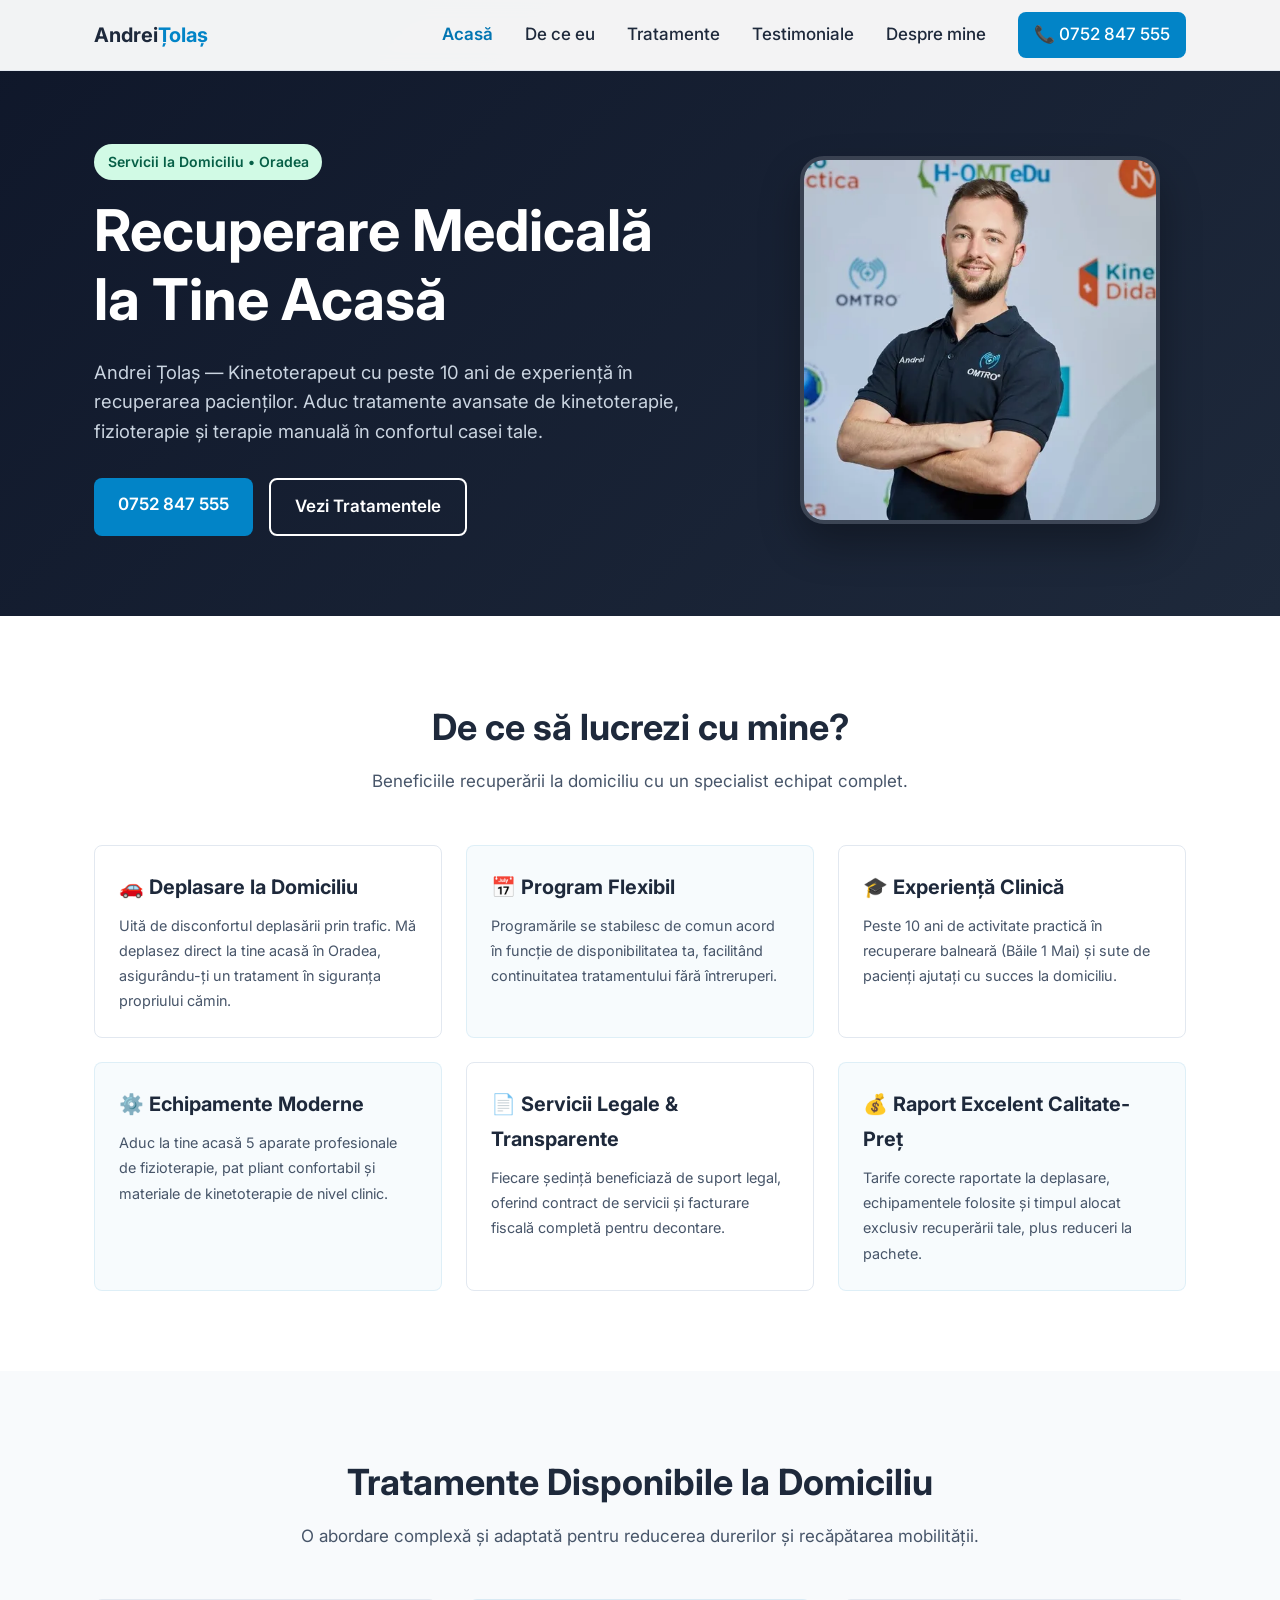
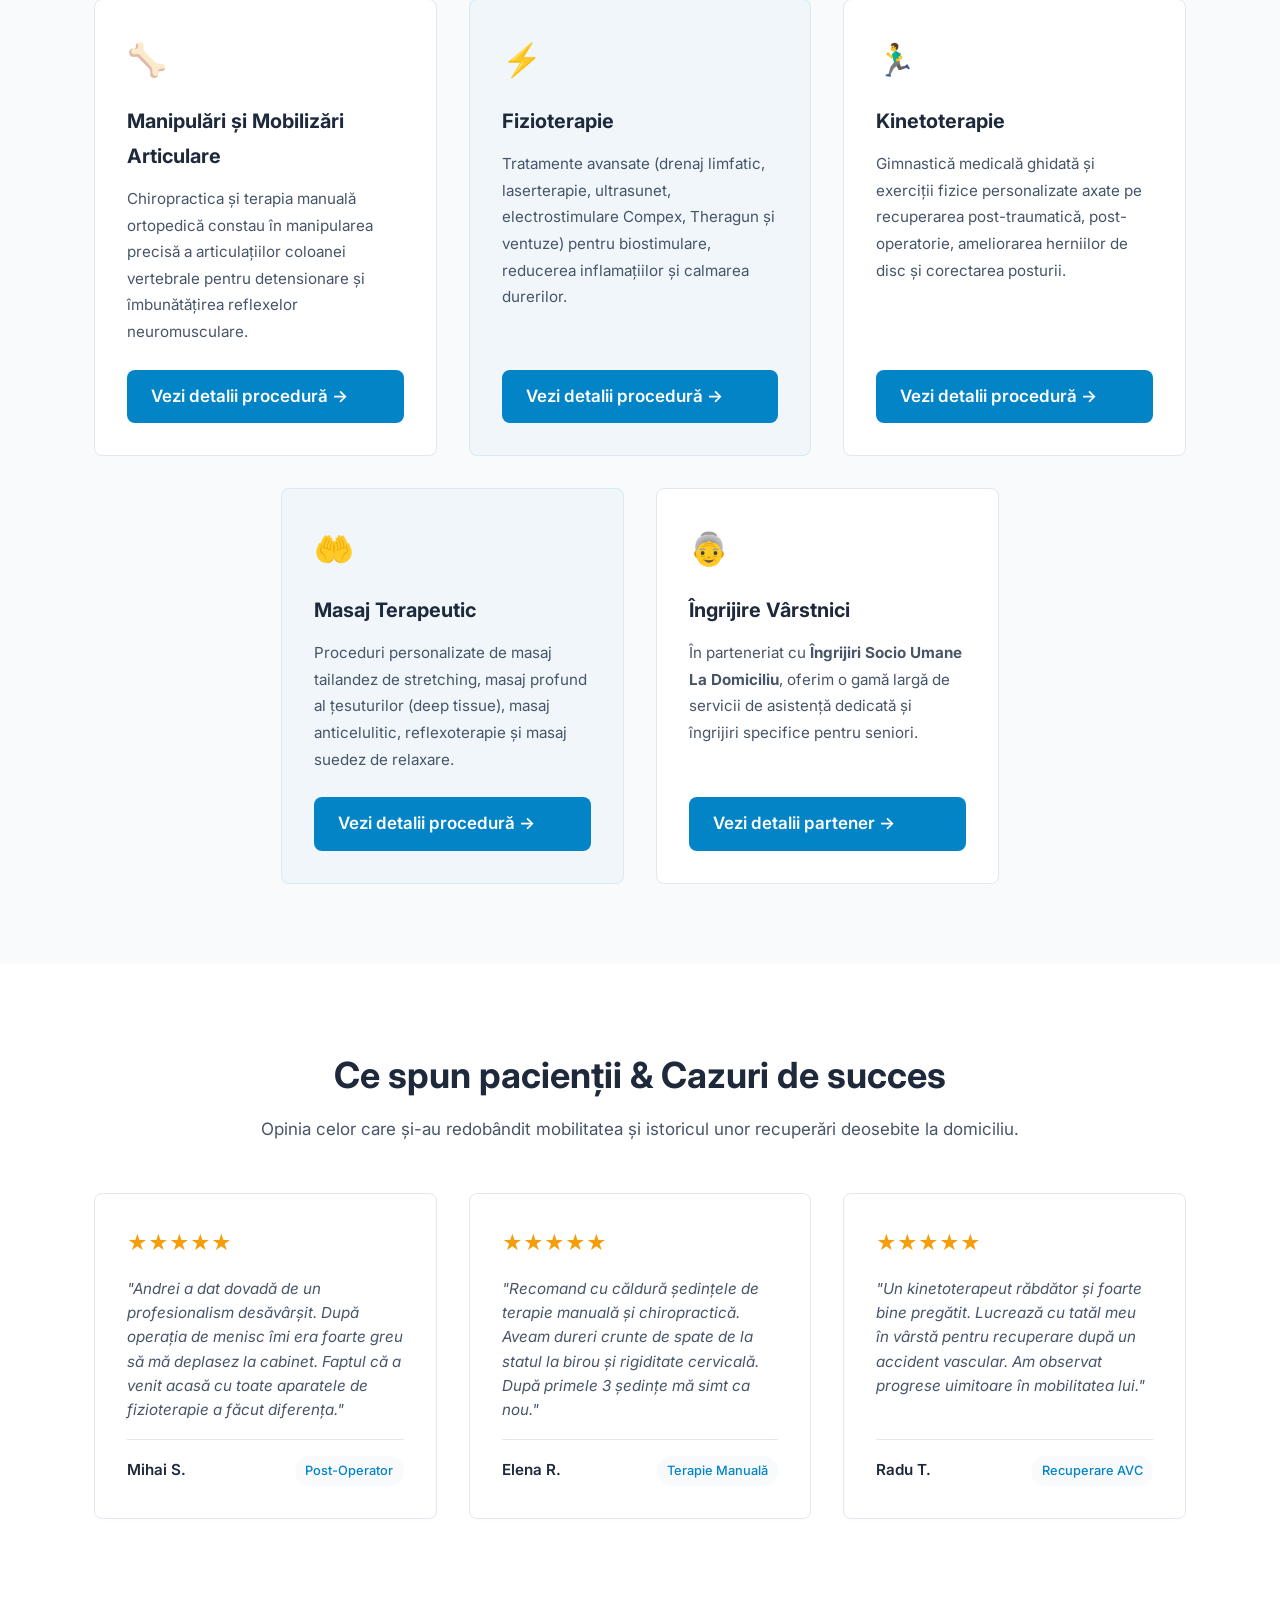
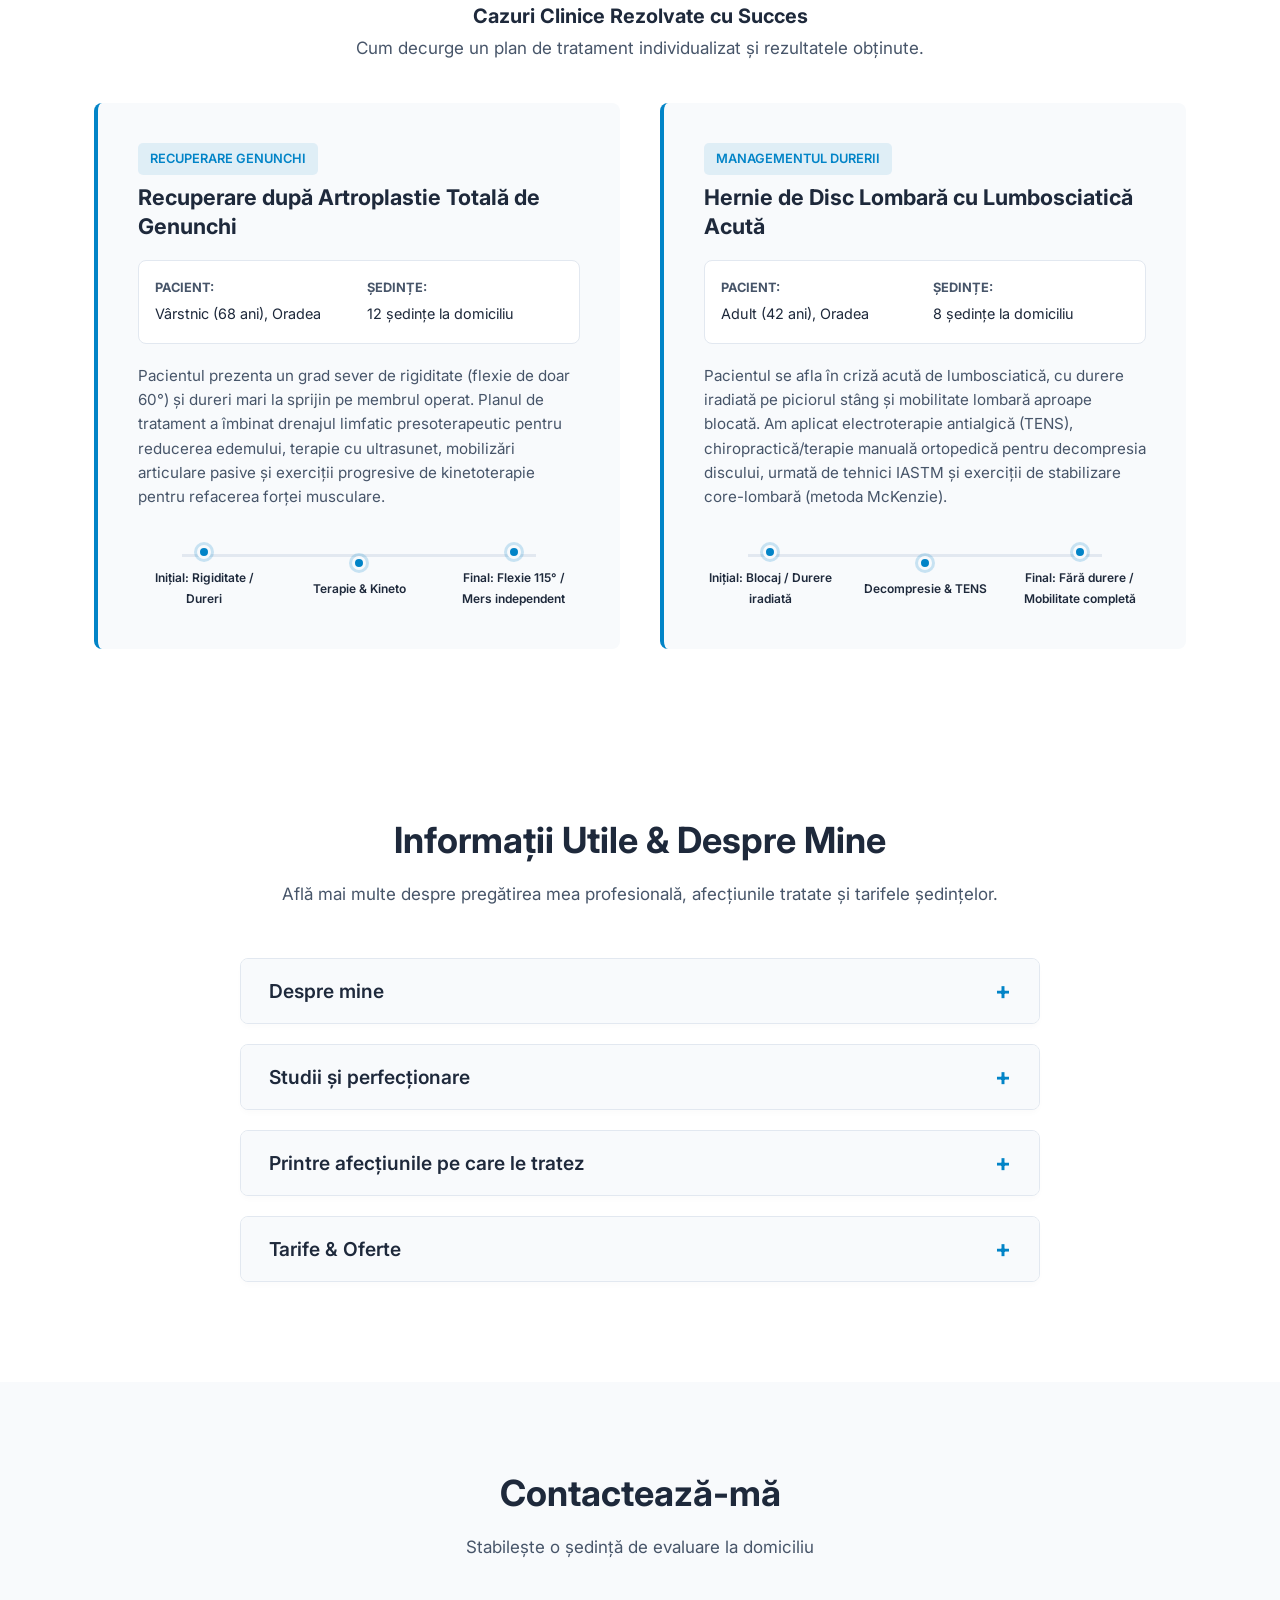
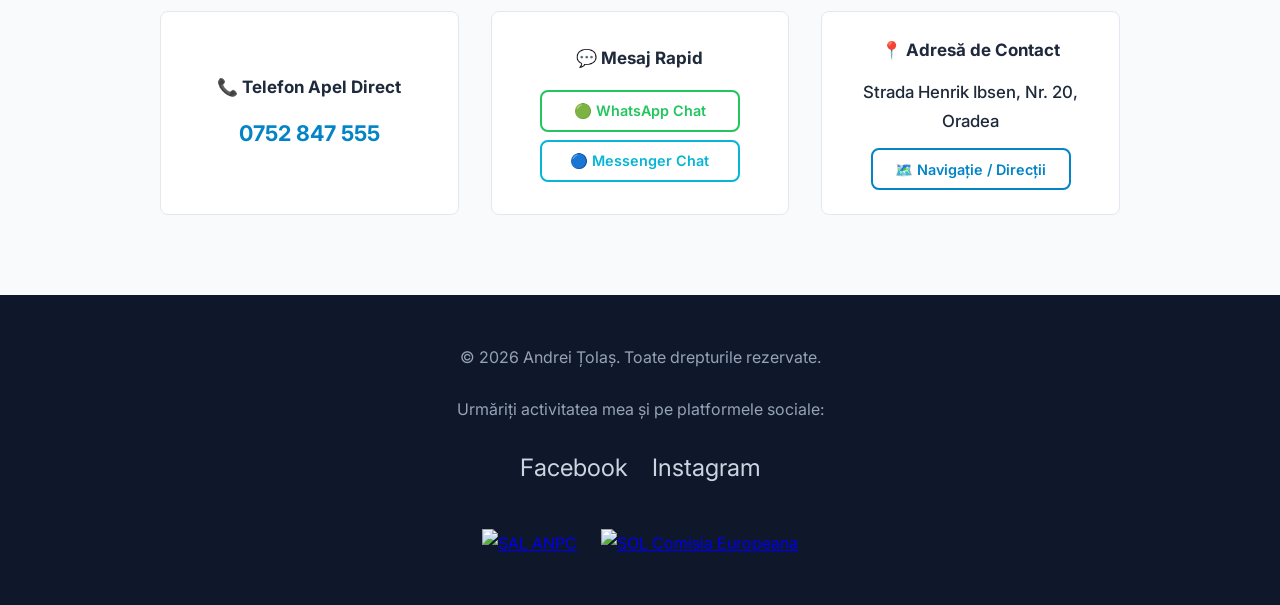
==== commit 2f3eed9d: "Add files via upload" ====
--- a/index.html
+++ b/index.html
@@ -27,7 +27,7 @@
       "priceRange": "$$",
       "address": {
         "@type": "PostalAddress",
-        "streetAddress": "Strada Ciheiului 46c1",
+        "streetAddress": "Strada Henrik Ibsen, Nr. 20",
         "addressLocality": "Oradea",
         "postalCode": "410000",
         "addressCountry": "RO"
@@ -68,399 +68,453 @@
 
     <main>
 
-    <!-- Hero Section -->
-    <section id="acasa" class="hero">
-        <div class="container hero-grid">
-            <div class="hero-text">
-                <span class="badge">Servicii la Domiciliu • Oradea</span>
-                <h1>Recuperare Medicală <br>la Tine Acasă</h1>
-                <p>Andrei Țolaș — Kinetoterapeut cu peste 10 ani de experiență în recuperarea pacienților. Aduc
-                    tratamente
-                    avansate de kinetoterapie, fizioterapie și terapie manuală în confortul casei tale.</p>
-                <div class="hero-cta">
-                    <a href="tel:0752847555" class="btn btn-primary"> 0752 847 555 </a>
-                    <a href="#tratamente" class="btn btn-outline">Vezi Tratamentele</a>
-                </div>
-            </div>
-            <div class="hero-image-wrapper">
-                <img src="assets/media/andrei_tolas_profile.webp" alt="Andrei Țolaș - Fiziokinetoterapeut Oradea"
-                    class="hero-profile-img" width="500" height="512">
-            </div>
-        </div>
-    </section>
-
-    <!-- Why Choose Me Section -->
-    <section id="beneficii" class="benefits section-padding reveal">
-        <div class="container">
-            <div class="section-title">
-                <h2>De ce să lucrezi cu mine?</h2>
-                <p>Beneficiile recuperării la domiciliu cu un specialist echipat complet.</p>
-            </div>
-            <div class="benefits-grid">
-                <div class="benefit-item">
-                    <h3>🚗 Deplasare la Domiciliu</h3>
-                    <p>Uită de disconfortul deplasării prin trafic. Mă deplasez direct la tine acasă în Oradea,
-                        asigurându-ți un tratament în siguranța propriului cămin.</p>
-                </div>
-                <div class="benefit-item">
-                    <h3>📅 Program Flexibil</h3>
-                    <p>Programările se stabilesc de comun acord în funcție de disponibilitatea ta, facilitând
-                        continuitatea tratamentului fără întreruperi.</p>
-                </div>
-                <div class="benefit-item">
-                    <h3>🎓 Experiență Clinică</h3>
-                    <p>Peste 10 ani de activitate practică în recuperare balneară (Băile 1 Mai) și sute de pacienți
-                        ajutați cu succes la domiciliu.</p>
-                </div>
-                <div class="benefit-item">
-                    <h3>⚙️ Echipamente Moderne</h3>
-                    <p>Aduc la tine acasă 5 aparate profesionale de fizioterapie, pat pliant confortabil și materiale de
-                        kinetoterapie de nivel clinic.</p>
-                </div>
-                <div class="benefit-item">
-                    <h3>📄 Servicii Legale & Transparente</h3>
-                    <p>Fiecare ședință beneficiază de suport legal, oferind contract de servicii și facturare fiscală
-                        completă pentru decontare.</p>
-                </div>
-                <div class="benefit-item">
-                    <h3>💰 Raport Excelent Calitate-Preț</h3>
-                    <p>Tarife corecte raportate la deplasare, echipamentele folosite și timpul alocat exclusiv
-                        recuperării tale, plus reduceri la pachete.</p>
-                </div>
-            </div>
-        </div>
-    </section>
-
-    <!-- Services Section -->
-    <section id="tratamente" class="services section-padding bg-light reveal">
-        <div class="container">
-            <div class="section-title">
-                <h2>Tratamente Disponibile la Domiciliu</h2>
-                <p>O abordare complexă și adaptată pentru reducerea durerilor și recăpătarea mobilității.</p>
-            </div>
-            <div class="services-grid">
-
-                <!-- Card 1: Manipulări și Mobilizări -->
-                <article class="service-card">
-                    <div class="service-icon">🦴</div>
-                    <h3>Manipulări și Mobilizări Articulare</h3>
-                    <p>Chiropractica și terapia manuală ortopedică constau în manipularea precisă a articulațiilor
-                        coloanei vertebrale pentru detensionare și îmbunătățirea reflexelor neuromusculare.</p>
-                    <a href="servicii/manipulari-si-mobilizari-articulare.html" class="btn btn-primary btn-block" aria-label="Vezi detalii despre manipulări și mobilizări articulare">Vezi detalii procedură →</a>
-                </article>
-
-                <!-- Card 2: Fizioterapie -->
-                <article class="service-card">
-                    <div class="service-icon">⚡</div>
-                    <h3>Fizioterapie</h3>
-                    <p>Tratamente avansate (drenaj limfatic, laserterapie, ultrasunet, electrostimulare Compex, Theragun
-                        și ventuze) pentru biostimulare, reducerea inflamațiilor și calmarea durerilor.</p>
-                    <a href="servicii/fizioterapie.html" class="btn btn-primary btn-block" aria-label="Vezi detalii despre proceduri de fizioterapie">Vezi detalii procedură →</a>
-                </article>
-
-                <!-- Card 3: Kinetoterapie -->
-                <article class="service-card">
-                    <div class="service-icon">🏃‍♂️</div>
-                    <h3>Kinetoterapie</h3>
-                    <p>Gimnastică medicală ghidată și exerciții fizice personalizate axate pe recuperarea
-                        post-traumatică, post-operatorie, ameliorarea herniilor de disc și corectarea posturii.</p>
-                    <a href="servicii/kinetoterapie.html" class="btn btn-primary btn-block" aria-label="Vezi detalii despre recuperare prin kinetoterapie">Vezi detalii procedură →</a>
-                </article>
-
-                <!-- Card 4: Masaj Terapeutic -->
-                <article class="service-card">
-                    <div class="service-icon">🤲</div>
-                    <h3>Masaj Terapeutic</h3>
-                    <p>Proceduri personalizate de masaj tailandez de stretching, masaj profund al țesuturilor (deep
-                        tissue), masaj anticelulitic, reflexoterapie și masaj suedez de relaxare.</p>
-                    <a href="servicii/masaj.html" class="btn btn-primary btn-block" aria-label="Vezi detalii despre proceduri de masaj terapeutic">Vezi detalii procedură →</a>
-                </article>
-
-                <!-- Card 5: Îngrijire Vârstnici -->
-                <article class="service-card">
-                    <div class="service-icon">👵</div>
-                    <h3>Îngrijire Vârstnici</h3>
-                    <p>În parteneriat cu <strong>Îngrijiri Socio Umane La Domiciliu</strong>, oferim o gamă largă de
-                        servicii de asistență dedicată și îngrijiri specifice pentru seniori.</p>
-                    <a href="https://www.facebook.com/profile.php?id=100089496707869" target="_blank"
-                        rel="noreferrer noopener" class="btn btn-primary btn-block" aria-label="Vezi detalii despre partenerul de îngrijire vârstnici">Vezi detalii partener →</a>
-                </article>
-
-            </div>
-        </div>
-    </section>
-
-    <!-- Testimonials & Case Studies Section -->
-    <section id="testimoniale" class="testimonials-section section-padding reveal">
-        <div class="container">
-            <div class="section-title">
-                <h2>Ce spun pacienții & Cazuri de succes</h2>
-                <p>Opinia celor care și-au redobândit mobilitatea și istoricul unor recuperări deosebite la domiciliu.
-                </p>
-            </div>
-
-            <!-- Testimonials Grid -->
-            <div class="testimonials-grid">
-                <!-- Testimonial 1 -->
-                <div class="testimonial-card">
-                    <div class="stars">★★★★★</div>
-                    <p class="testimonial-text">"Andrei a dat dovadă de un profesionalism desăvârșit. După operația de
-                        menisc îmi era foarte greu să mă deplasez la cabinet. Faptul că a venit acasă cu toate aparatele
-                        de fizioterapie a făcut diferența."</p>
-                    <div class="testimonial-author">
-                        <span class="author-name">Mihai S.</span>
-                        <span class="pathology-tag">Post-Operator</span>
-                    </div>
-                </div>
-
-                <!-- Testimonial 2 -->
-                <div class="testimonial-card">
-                    <div class="stars">★★★★★</div>
-                    <p class="testimonial-text">"Recomand cu căldură ședințele de terapie manuală și chiropractică.
-                        Aveam dureri crunte de spate de la statul la birou și rigiditate cervicală. După primele 3
-                        ședințe mă simt ca nou."</p>
-                    <div class="testimonial-author">
-                        <span class="author-name">Elena R.</span>
-                        <span class="pathology-tag">Terapie Manuală</span>
-                    </div>
-                </div>
-
-                <!-- Testimonial 3 -->
-                <div class="testimonial-card">
-                    <div class="stars">★★★★★</div>
-                    <p class="testimonial-text">"Un kinetoterapeut răbdător și foarte bine pregătit. Lucrează cu tatăl
-                        meu în vârstă pentru recuperare după un accident vascular. Am observat progrese uimitoare în
-                        mobilitatea lui."</p>
-                    <div class="testimonial-author">
-                        <span class="author-name">Radu T.</span>
-                        <span class="pathology-tag">Recuperare AVC</span>
-                    </div>
-                </div>
-            </div>
-
-            <div class="section-title" style="margin-top: 5rem; margin-bottom: 2.5rem;">
-                <h3>Cazuri Clinice Rezolvate cu Succes</h3>
-                <p>Cum decurge un plan de tratament individualizat și rezultatele obținute.</p>
-            </div>
-
-            <!-- Case Studies / Success Stories Grid -->
-            <div class="success-stories-grid">
-                <!-- Story 1 -->
-                <div class="story-card">
-                    <div class="story-header">
-                        <span class="story-badge">Recuperare Genunchi</span>
-                        <h4 class="story-title">Recuperare după Artroplastie Totală de Genunchi</h4>
-                    </div>
-                    <div class="story-meta">
-                        <div class="meta-item">
-                            <strong>Pacient:</strong>
-                            Vârstnic (68 ani), Oradea
-                        </div>
-                        <div class="meta-item">
-                            <strong>Ședințe:</strong>
-                            12 ședințe la domiciliu
-                        </div>
-                    </div>
-                    <p class="story-desc">Pacientul prezenta un grad sever de rigiditate (flexie de doar 60°) și dureri
-                        mari la sprijin pe membrul operat. Planul de tratament a îmbinat drenajul limfatic
-                        presoterapeutic pentru reducerea edemului, terapie cu ultrasunet, mobilizări articulare pasive
-                        și exerciții progresive de kinetoterapie pentru refacerea forței musculare.</p>
-
-                    <div class="story-timeline">
-                        <div class="timeline-step completed">
-                            <div class="step-dot"></div>
-                            <span class="step-label">Inițial: Rigiditate / Dureri</span>
-                        </div>
-                        <div class="timeline-step completed">
-                            <div class="step-dot"></div>
-                            <span class="step-label">Terapie & Kineto</span>
-                        </div>
-                        <div class="timeline-step completed">
-                            <div class="step-dot"></div>
-                            <span class="step-label">Final: Flexie 115° / Mers independent</span>
-                        </div>
-                    </div>
-                </div>
-
-                <!-- Story 2 -->
-                <div class="story-card">
-                    <div class="story-header">
-                        <span class="story-badge">Managementul Durerii</span>
-                        <h4 class="story-title">Hernie de Disc Lombară cu Lumbosciatică Acută</h4>
-                    </div>
-                    <div class="story-meta">
-                        <div class="meta-item">
-                            <strong>Pacient:</strong>
-                            Adult (42 ani), Oradea
-                        </div>
-                        <div class="meta-item">
-                            <strong>Ședințe:</strong>
-                            8 ședințe la domiciliu
-                        </div>
-                    </div>
-                    <p class="story-desc">Pacientul se afla în criză acută de lumbosciatică, cu durere iradiată pe
-                        piciorul stâng și mobilitate lombară aproape blocată. Am aplicat electroterapie antialgică
-                        (TENS), chiropractică/terapie manuală ortopedică pentru decompresia discului, urmată de tehnici
-                        IASTM și exerciții de stabilizare core-lombară (metoda McKenzie).</p>
-
-                    <div class="story-timeline">
-                        <div class="timeline-step completed">
-                            <div class="step-dot"></div>
-                            <span class="step-label">Inițial: Blocaj / Durere iradiată</span>
-                        </div>
-                        <div class="timeline-step completed">
-                            <div class="step-dot"></div>
-                            <span class="step-label">Decompresie & TENS</span>
-                        </div>
-                        <div class="timeline-step completed">
-                            <div class="step-dot"></div>
-                            <span class="step-label">Final: Fără durere / Mobilitate completă</span>
-                        </div>
-                    </div>
-                </div>
-            </div>
-        </div>
-    </section>
-
-    <!-- About & Information Accordions Section -->
-    <section id="despre" class="about section-padding reveal">
-        <div class="container">
-            <div class="section-title">
-                <h2>Informații Utile & Despre Mine</h2>
-                <p>Află mai multe despre pregătirea mea profesională, afecțiunile tratate și tarifele ședințelor.</p>
-            </div>
-
-            <div class="accordion-container">
-
-                <!-- Accordion 1: Despre mine -->
-                <div class="accordion-item">
-                    <button class="accordion-header">
-                        <span>Despre mine</span>
-                        <span class="accordion-icon">+</span>
-                    </button>
-                    <div class="accordion-content">
-                        <p>Bună! Sunt Andrei, de profesie fiziokinetoterapeut.</p>
-                        <p>În urma experienței și cunoștințelor acumulate în cei zece ani de muncă în Băile 1 Mai și
-                            alături de pacienți la domiciliu, am observat importanța recuperării medicale cât mai
-                            timpurii și incapacitatea multor persoane de a se deplasa înspre cabinetele de recuperare.
-                        </p>
-                        <p>Astfel m-am specializat în oferirea de tratamente de recuperare direct la domiciliul
-                            pacienților mei. Această abordare îmi permite să vă aduc servicii personalizate și de
-                            calitate la ușa fiecarei persoane care are nevoie de îngrijire și recuperare.</p>
-                        <p>Cu scopul de a vă asigura cele mai bune rezultate, am echipat cabinetul meu mobil cu cinci
-                            aparate de fizioterapie, pat de masaj și toate uneltele necesare pentru a realiza o ședință
-                            de kinetoterapie eficientă, asemenea celor din centrele de recuperare clasice.</p>
-                        <p>Ceea ce urmăresc cu abordarea mea empatică și prietenoasă, cât și cu cunoștințele solide de
-                            vârf, este să înțeleg nevoile fiecăruia și să creez un plan de tratament individualizat,
-                            adaptat la condiția și obiectivele dumneavoastră.</p>
-                    </div>
-                </div>
-
-                <!-- Accordion 2: Studii și perfecționare -->
-                <div class="accordion-item">
-                    <button class="accordion-header">
-                        <span>Studii și perfecționare</span>
-                        <span class="accordion-icon">+</span>
-                    </button>
-                    <div class="accordion-content">
-                        <p>Absolvent al Facultății de Educație Fizică și Sport, specializarea Kinetoterapie, în cadrul
-                            Universității din Oradea. Mă perfecționez continuu pentru a aplica cele mai sigure și
-                            moderne tehnici de recuperare:</p>
-                        <p>I. <strong>OMTRO (Orthopaedic Manual Physical Therapy Romania)</strong> - program de
-                            specializare pe 2 ani (15 module) înregistrat în cadrul IFOMPT (Federația Internațională de
-                            Terapie Manuală Ortopedică pentru Fizioterapeuți):</p>
-                        <ol>
-                            <li>Intro & terapia manuală ortopedică în abordarea zonei cervicale</li>
-                            <li>Terapia manuală ortopedică în abordarea zonei toracale</li>
-                            <li>Neurofiziologia durerii</li>
-                            <li>Integrarea exercițiului terapeutic în planul de recuperare</li>
-                            <li>Terapia manuală ortopedică în tratamentul durerilor de cap</li>
-                            <li>Manipulările vertebrale și articulare în terapia manuală ortopedică I & II</li>
-                            <li>Terapia manuală ortopedică în abordarea umărului, regiunii lombare, articulației
-                                sacroiliace, șoldului, genunchiului, piciorului, cotului și mâinii</li>
-                            <li>Modelul bio-psiho-social: abordarea multifactorială a pacientului bazată pe dovezi
-                                științifice</li>
-                        </ol>
-                        <p>Alte cursuri de specializare absolvite:</p>
-                        <ul>
-                            <li>II. <strong>Terapia Flossing (Easy Flossing)</strong> - bandaj compresiv elastic</li>
-                            <li>III. <strong>Terapia FASCIQ</strong> - mobilizarea fasciei cu instrumente IASTM</li>
-                            <li>IV. <strong>Terapia TAPPING (Emotional Freedom Techniques - EFT)</strong></li>
-                        </ul>
-                    </div>
-                </div>
-
-                <!-- Accordion 3: Printre afecțiunile pe care le tratez -->
-                <div class="accordion-item">
-                    <button class="accordion-header">
-                        <span>Printre afecțiunile pe care le tratez</span>
-                        <span class="accordion-icon">+</span>
-                    </button>
-                    <div class="accordion-content">
-                        <p>Abordez cu profesionalism o gamă largă de patologii pentru redobândirea calității vieții:</p>
-                        <ul>
-                            <li><strong>Afecțiuni ortopedice și traumatologice:</strong> recuperare după fracturi,
-                                entorse, luxații, leziuni de ligamente sau menisc și traumatologie sportivă.</li>
-                            <li><strong>Îngrijiri specifice vârstei a treia:</strong> menținerea autonomiei fizice,
-                                combaterea redorii articulare, ameliorarea tulburărilor de echilibru.</li>
-                            <li><strong>Recuperare pre și post-operatorie:</strong> protocoale specifice după operații
-                                la nivelul coloanei sau articulațiilor mari (proteză șold/genunchi).</li>
-                            <li><strong>Managementul durerii:</strong> tratamentul durerilor cronice sau acute de spate
-                                (lombosciatică, hernie de disc), cervicale sau de cap (cefalee tensională).</li>
-                            <li><strong>Afecțiuni neurologice:</strong> recuperare neuro-motorie în status post AVC
-                                (Accident Vascular Cerebral), pareze și alte tulburări ale sistemului nervos.</li>
-                        </ul>
-                    </div>
-                </div>
-
-                <!-- Accordion 4: Tarife & Oferte -->
-                <div class="accordion-item">
-                    <button class="accordion-header">
-                        <span>Tarife & Oferte</span>
-                        <span class="accordion-icon">+</span>
-                    </button>
-                    <div class="accordion-content">
-                        <p>Prețul unei ședințe de recuperare la domiciliu este personalizat și se stabilește în funcție
-                            de:</p>
-                        <ol>
-                            <li>Numărul și complexitatea procedurilor efectuate (fizioterapie, kinetoterapie, terapie
-                                manuală, etc.).</li>
-                            <li>Numărul total de ședințe recomandate în planul tău terapeutic.</li>
-                        </ol>
-                        <p
-                            style="background-color: var(--bg-light); padding: 1rem; border-left: 4px solid var(--primary); font-weight: 500; margin-top: 1rem;">
-                            🎁 Ofertă specială: La achiziționarea unui pachet de 10 ședințe de recuperare, beneficiezi
-                            de un discount de 10% din tariful total!
-                        </p>
-                    </div>
-                </div>
-
-            </div>
-        </div>
-    </section>
-
-    <!-- Contact Section -->
-    <section id="contact" class="contact section-padding bg-light reveal">
-        <div class="container">
-            <div class="section-title">
-                <h2>Contactează-mă</h2>
-                <p>Stabilește o ședință de evaluare la domiciliu</p>
-            </div>
-            <div class="contact-info-grid">
-                <div class="info-box">
-                    <strong>📍 Adresă de Contact</strong>
-                    <p>Strada Ciheiului 46c1, Oradea</p>
-                </div>
-                <div class="info-box">
-                    <strong>📞 Telefon / WhatsApp</strong>
-                    <p><a href="tel:0752847555" style="font-size: 1.25rem; font-weight: 700;">(0752) 847 – 555</a></p>
-                </div>
-                <div class="info-box">
-                    <strong>✉️ Email</strong>
-                    <p><a href="mailto:tolasandrei3@gmail.com">tolasandrei3@gmail.com</a></p>
-                </div>
-            </div>
-        </div>
+        <!-- Hero Section -->
+        <section id="acasa" class="hero">
+            <div class="container hero-grid">
+                <div class="hero-text">
+                    <span class="badge">Servicii la Domiciliu • Oradea</span>
+                    <h1>Recuperare Medicală <br>la Tine Acasă</h1>
+                    <p>Andrei Țolaș — Kinetoterapeut cu peste 10 ani de experiență în recuperarea pacienților. Aduc
+                        tratamente
+                        avansate de kinetoterapie, fizioterapie și terapie manuală în confortul casei tale.</p>
+                    <div class="hero-cta">
+                        <a href="tel:0752847555" class="btn btn-primary"> 0752 847 555 </a>
+                        <a href="#tratamente" class="btn btn-outline">Vezi Tratamentele</a>
+                    </div>
+                </div>
+                <div class="hero-image-wrapper">
+                    <img src="assets/media/andrei_tolas_profile.webp" alt="Andrei Țolaș - Fiziokinetoterapeut Oradea"
+                        class="hero-profile-img" width="500" height="512">
+                </div>
+            </div>
+        </section>
+
+        <!-- Why Choose Me Section -->
+        <section id="beneficii" class="benefits section-padding reveal">
+            <div class="container">
+                <div class="section-title">
+                    <h2>De ce să lucrezi cu mine?</h2>
+                    <p>Beneficiile recuperării la domiciliu cu un specialist echipat complet.</p>
+                </div>
+                <div class="benefits-grid">
+                    <div class="benefit-item">
+                        <h3>🚗 Deplasare la Domiciliu</h3>
+                        <p>Uită de disconfortul deplasării prin trafic. Mă deplasez direct la tine acasă în Oradea,
+                            asigurându-ți un tratament în siguranța propriului cămin.</p>
+                    </div>
+                    <div class="benefit-item">
+                        <h3>📅 Program Flexibil</h3>
+                        <p>Programările se stabilesc de comun acord în funcție de disponibilitatea ta, facilitând
+                            continuitatea tratamentului fără întreruperi.</p>
+                    </div>
+                    <div class="benefit-item">
+                        <h3>🎓 Experiență Clinică</h3>
+                        <p>Peste 10 ani de activitate practică în recuperare balneară (Băile 1 Mai) și sute de pacienți
+                            ajutați cu succes la domiciliu.</p>
+                    </div>
+                    <div class="benefit-item">
+                        <h3>⚙️ Echipamente Moderne</h3>
+                        <p>Aduc la tine acasă 5 aparate profesionale de fizioterapie, pat pliant confortabil și
+                            materiale de
+                            kinetoterapie de nivel clinic.</p>
+                    </div>
+                    <div class="benefit-item">
+                        <h3>📄 Servicii Legale & Transparente</h3>
+                        <p>Fiecare ședință beneficiază de suport legal, oferind contract de servicii și facturare
+                            fiscală
+                            completă pentru decontare.</p>
+                    </div>
+                    <div class="benefit-item">
+                        <h3>💰 Raport Excelent Calitate-Preț</h3>
+                        <p>Tarife corecte raportate la deplasare, echipamentele folosite și timpul alocat exclusiv
+                            recuperării tale, plus reduceri la pachete.</p>
+                    </div>
+                </div>
+            </div>
+        </section>
+
+        <!-- Services Section -->
+        <section id="tratamente" class="services section-padding bg-light reveal">
+            <div class="container">
+                <div class="section-title">
+                    <h2>Tratamente Disponibile la Domiciliu</h2>
+                    <p>O abordare complexă și adaptată pentru reducerea durerilor și recăpătarea mobilității.</p>
+                </div>
+                <div class="services-grid">
+
+                    <!-- Card 1: Manipulări și Mobilizări -->
+                    <article class="service-card">
+                        <div class="service-icon">🦴</div>
+                        <h3>Manipulări și Mobilizări Articulare</h3>
+                        <p>Chiropractica și terapia manuală ortopedică constau în manipularea precisă a articulațiilor
+                            coloanei vertebrale pentru detensionare și îmbunătățirea reflexelor neuromusculare.</p>
+                        <a href="servicii/manipulari-si-mobilizari-articulare.html" class="btn btn-primary btn-block"
+                            aria-label="Vezi detalii despre manipulări și mobilizări articulare">Vezi detalii procedură
+                            →</a>
+                    </article>
+
+                    <!-- Card 2: Fizioterapie -->
+                    <article class="service-card">
+                        <div class="service-icon">⚡</div>
+                        <h3>Fizioterapie</h3>
+                        <p>Tratamente avansate (drenaj limfatic, laserterapie, ultrasunet, electrostimulare Compex,
+                            Theragun
+                            și ventuze) pentru biostimulare, reducerea inflamațiilor și calmarea durerilor.</p>
+                        <a href="servicii/fizioterapie.html" class="btn btn-primary btn-block"
+                            aria-label="Vezi detalii despre proceduri de fizioterapie">Vezi detalii procedură →</a>
+                    </article>
+
+                    <!-- Card 3: Kinetoterapie -->
+                    <article class="service-card">
+                        <div class="service-icon">🏃‍♂️</div>
+                        <h3>Kinetoterapie</h3>
+                        <p>Gimnastică medicală ghidată și exerciții fizice personalizate axate pe recuperarea
+                            post-traumatică, post-operatorie, ameliorarea herniilor de disc și corectarea posturii.</p>
+                        <a href="servicii/kinetoterapie.html" class="btn btn-primary btn-block"
+                            aria-label="Vezi detalii despre recuperare prin kinetoterapie">Vezi detalii procedură →</a>
+                    </article>
+
+                    <!-- Card 4: Masaj Terapeutic -->
+                    <article class="service-card">
+                        <div class="service-icon">🤲</div>
+                        <h3>Masaj Terapeutic</h3>
+                        <p>Proceduri personalizate de masaj tailandez de stretching, masaj profund al țesuturilor (deep
+                            tissue), masaj anticelulitic, reflexoterapie și masaj suedez de relaxare.</p>
+                        <a href="servicii/masaj.html" class="btn btn-primary btn-block"
+                            aria-label="Vezi detalii despre proceduri de masaj terapeutic">Vezi detalii procedură →</a>
+                    </article>
+
+                    <!-- Card 5: Îngrijire Vârstnici -->
+                    <article class="service-card">
+                        <div class="service-icon">👵</div>
+                        <h3>Îngrijire Vârstnici</h3>
+                        <p>În parteneriat cu <strong>Îngrijiri Socio Umane La Domiciliu</strong>, oferim o gamă largă de
+                            servicii de asistență dedicată și îngrijiri specifice pentru seniori.</p>
+                        <a href="https://www.facebook.com/profile.php?id=100089496707869" target="_blank"
+                            rel="noreferrer noopener" class="btn btn-primary btn-block"
+                            aria-label="Vezi detalii despre partenerul de îngrijire vârstnici">Vezi detalii partener
+                            →</a>
+                    </article>
+
+                </div>
+            </div>
+        </section>
+
+        <!-- Testimonials & Case Studies Section -->
+        <section id="testimoniale" class="testimonials-section section-padding reveal">
+            <div class="container">
+                <div class="section-title">
+                    <h2>Ce spun pacienții & Cazuri de succes</h2>
+                    <p>Opinia celor care și-au redobândit mobilitatea și istoricul unor recuperări deosebite la
+                        domiciliu.
+                    </p>
+                </div>
+
+                <!-- Testimonials Grid -->
+                <div class="testimonials-grid">
+                    <!-- Testimonial 1 -->
+                    <div class="testimonial-card">
+                        <div class="stars">★★★★★</div>
+                        <p class="testimonial-text">"Andrei a dat dovadă de un profesionalism desăvârșit. După operația
+                            de
+                            menisc îmi era foarte greu să mă deplasez la cabinet. Faptul că a venit acasă cu toate
+                            aparatele
+                            de fizioterapie a făcut diferența."</p>
+                        <div class="testimonial-author">
+                            <span class="author-name">Mihai S.</span>
+                            <span class="pathology-tag">Post-Operator</span>
+                        </div>
+                    </div>
+
+                    <!-- Testimonial 2 -->
+                    <div class="testimonial-card">
+                        <div class="stars">★★★★★</div>
+                        <p class="testimonial-text">"Recomand cu căldură ședințele de terapie manuală și chiropractică.
+                            Aveam dureri crunte de spate de la statul la birou și rigiditate cervicală. După primele 3
+                            ședințe mă simt ca nou."</p>
+                        <div class="testimonial-author">
+                            <span class="author-name">Elena R.</span>
+                            <span class="pathology-tag">Terapie Manuală</span>
+                        </div>
+                    </div>
+
+                    <!-- Testimonial 3 -->
+                    <div class="testimonial-card">
+                        <div class="stars">★★★★★</div>
+                        <p class="testimonial-text">"Un kinetoterapeut răbdător și foarte bine pregătit. Lucrează cu
+                            tatăl
+                            meu în vârstă pentru recuperare după un accident vascular. Am observat progrese uimitoare în
+                            mobilitatea lui."</p>
+                        <div class="testimonial-author">
+                            <span class="author-name">Radu T.</span>
+                            <span class="pathology-tag">Recuperare AVC</span>
+                        </div>
+                    </div>
+                </div>
+
+                <div class="section-title" style="margin-top: 5rem; margin-bottom: 2.5rem;">
+                    <h3>Cazuri Clinice Rezolvate cu Succes</h3>
+                    <p>Cum decurge un plan de tratament individualizat și rezultatele obținute.</p>
+                </div>
+
+                <!-- Case Studies / Success Stories Grid -->
+                <div class="success-stories-grid">
+                    <!-- Story 1 -->
+                    <div class="story-card">
+                        <div class="story-header">
+                            <span class="story-badge">Recuperare Genunchi</span>
+                            <h4 class="story-title">Recuperare după Artroplastie Totală de Genunchi</h4>
+                        </div>
+                        <div class="story-meta">
+                            <div class="meta-item">
+                                <strong>Pacient:</strong>
+                                Vârstnic (68 ani), Oradea
+                            </div>
+                            <div class="meta-item">
+                                <strong>Ședințe:</strong>
+                                12 ședințe la domiciliu
+                            </div>
+                        </div>
+                        <p class="story-desc">Pacientul prezenta un grad sever de rigiditate (flexie de doar 60°) și
+                            dureri
+                            mari la sprijin pe membrul operat. Planul de tratament a îmbinat drenajul limfatic
+                            presoterapeutic pentru reducerea edemului, terapie cu ultrasunet, mobilizări articulare
+                            pasive
+                            și exerciții progresive de kinetoterapie pentru refacerea forței musculare.</p>
+
+                        <div class="story-timeline">
+                            <div class="timeline-step completed">
+                                <div class="step-dot"></div>
+                                <span class="step-label">Inițial: Rigiditate / Dureri</span>
+                            </div>
+                            <div class="timeline-step completed">
+                                <div class="step-dot"></div>
+                                <span class="step-label">Terapie & Kineto</span>
+                            </div>
+                            <div class="timeline-step completed">
+                                <div class="step-dot"></div>
+                                <span class="step-label">Final: Flexie 115° / Mers independent</span>
+                            </div>
+                        </div>
+                    </div>
+
+                    <!-- Story 2 -->
+                    <div class="story-card">
+                        <div class="story-header">
+                            <span class="story-badge">Managementul Durerii</span>
+                            <h4 class="story-title">Hernie de Disc Lombară cu Lumbosciatică Acută</h4>
+                        </div>
+                        <div class="story-meta">
+                            <div class="meta-item">
+                                <strong>Pacient:</strong>
+                                Adult (42 ani), Oradea
+                            </div>
+                            <div class="meta-item">
+                                <strong>Ședințe:</strong>
+                                8 ședințe la domiciliu
+                            </div>
+                        </div>
+                        <p class="story-desc">Pacientul se afla în criză acută de lumbosciatică, cu durere iradiată pe
+                            piciorul stâng și mobilitate lombară aproape blocată. Am aplicat electroterapie antialgică
+                            (TENS), chiropractică/terapie manuală ortopedică pentru decompresia discului, urmată de
+                            tehnici
+                            IASTM și exerciții de stabilizare core-lombară (metoda McKenzie).</p>
+
+                        <div class="story-timeline">
+                            <div class="timeline-step completed">
+                                <div class="step-dot"></div>
+                                <span class="step-label">Inițial: Blocaj / Durere iradiată</span>
+                            </div>
+                            <div class="timeline-step completed">
+                                <div class="step-dot"></div>
+                                <span class="step-label">Decompresie & TENS</span>
+                            </div>
+                            <div class="timeline-step completed">
+                                <div class="step-dot"></div>
+                                <span class="step-label">Final: Fără durere / Mobilitate completă</span>
+                            </div>
+                        </div>
+                    </div>
+                </div>
+            </div>
+        </section>
+
+        <!-- About & Information Accordions Section -->
+        <section id="despre" class="about section-padding reveal">
+            <div class="container">
+                <div class="section-title">
+                    <h2>Informații Utile & Despre Mine</h2>
+                    <p>Află mai multe despre pregătirea mea profesională, afecțiunile tratate și tarifele ședințelor.
+                    </p>
+                </div>
+
+                <div class="accordion-container">
+
+                    <!-- Accordion 1: Despre mine -->
+                    <div class="accordion-item">
+                        <button class="accordion-header">
+                            <span>Despre mine</span>
+                            <span class="accordion-icon">+</span>
+                        </button>
+                        <div class="accordion-content">
+                            <p>Bună! Sunt Andrei, de profesie fiziokinetoterapeut.</p>
+                            <p>În urma experienței și cunoștințelor acumulate în cei zece ani de muncă în Băile 1 Mai și
+                                alături de pacienți la domiciliu, am observat importanța recuperării medicale cât mai
+                                timpurii și incapacitatea multor persoane de a se deplasa înspre cabinetele de
+                                recuperare.
+                            </p>
+                            <p>Astfel m-am specializat în oferirea de tratamente de recuperare direct la domiciliul
+                                pacienților mei. Această abordare îmi permite să vă aduc servicii personalizate și de
+                                calitate la ușa fiecarei persoane care are nevoie de îngrijire și recuperare.</p>
+                            <p>Cu scopul de a vă asigura cele mai bune rezultate, am echipat cabinetul meu mobil cu
+                                cinci
+                                aparate de fizioterapie, pat de masaj și toate uneltele necesare pentru a realiza o
+                                ședință
+                                de kinetoterapie eficientă, asemenea celor din centrele de recuperare clasice.</p>
+                            <p>Ceea ce urmăresc cu abordarea mea empatică și prietenoasă, cât și cu cunoștințele solide
+                                de
+                                vârf, este să înțeleg nevoile fiecăruia și să creez un plan de tratament individualizat,
+                                adaptat la condiția și obiectivele dumneavoastră.</p>
+                        </div>
+                    </div>
+
+                    <!-- Accordion 2: Studii și perfecționare -->
+                    <div class="accordion-item">
+                        <button class="accordion-header">
+                            <span>Studii și perfecționare</span>
+                            <span class="accordion-icon">+</span>
+                        </button>
+                        <div class="accordion-content">
+                            <p>Absolvent al Facultății de Educație Fizică și Sport, specializarea Kinetoterapie, în
+                                cadrul
+                                Universității din Oradea. Mă perfecționez continuu pentru a aplica cele mai sigure și
+                                moderne tehnici de recuperare:</p>
+                            <p>I. <strong>OMTRO (Orthopaedic Manual Physical Therapy Romania)</strong> - program de
+                                specializare pe 2 ani (15 module) înregistrat în cadrul IFOMPT (Federația Internațională
+                                de
+                                Terapie Manuală Ortopedică pentru Fizioterapeuți):</p>
+                            <ol>
+                                <li>Intro & terapia manuală ortopedică în abordarea zonei cervicale</li>
+                                <li>Terapia manuală ortopedică în abordarea zonei toracale</li>
+                                <li>Neurofiziologia durerii</li>
+                                <li>Integrarea exercițiului terapeutic în planul de recuperare</li>
+                                <li>Terapia manuală ortopedică în tratamentul durerilor de cap</li>
+                                <li>Manipulările vertebrale și articulare în terapia manuală ortopedică I & II</li>
+                                <li>Terapia manuală ortopedică în abordarea umărului, regiunii lombare, articulației
+                                    sacroiliace, șoldului, genunchiului, piciorului, cotului și mâinii</li>
+                                <li>Modelul bio-psiho-social: abordarea multifactorială a pacientului bazată pe dovezi
+                                    științifice</li>
+                            </ol>
+                            <p>Alte cursuri de specializare absolvite:</p>
+                            <ul>
+                                <li>II. <strong>Terapia Flossing (Easy Flossing)</strong> - bandaj compresiv elastic
+                                </li>
+                                <li>III. <strong>Terapia FASCIQ</strong> - mobilizarea fasciei cu instrumente IASTM</li>
+                                <li>IV. <strong>Terapia TAPPING (Emotional Freedom Techniques - EFT)</strong></li>
+                            </ul>
+                        </div>
+                    </div>
+
+                    <!-- Accordion 3: Printre afecțiunile pe care le tratez -->
+                    <div class="accordion-item">
+                        <button class="accordion-header">
+                            <span>Printre afecțiunile pe care le tratez</span>
+                            <span class="accordion-icon">+</span>
+                        </button>
+                        <div class="accordion-content">
+                            <p>Abordez cu profesionalism o gamă largă de patologii pentru redobândirea calității vieții:
+                            </p>
+                            <ul>
+                                <li><strong>Afecțiuni ortopedice și traumatologice:</strong> recuperare după fracturi,
+                                    entorse, luxații, leziuni de ligamente sau menisc și traumatologie sportivă.</li>
+                                <li><strong>Îngrijiri specifice vârstei a treia:</strong> menținerea autonomiei fizice,
+                                    combaterea redorii articulare, ameliorarea tulburărilor de echilibru.</li>
+                                <li><strong>Recuperare pre și post-operatorie:</strong> protocoale specifice după
+                                    operații
+                                    la nivelul coloanei sau articulațiilor mari (proteză șold/genunchi).</li>
+                                <li><strong>Managementul durerii:</strong> tratamentul durerilor cronice sau acute de
+                                    spate
+                                    (lombosciatică, hernie de disc), cervicale sau de cap (cefalee tensională).</li>
+                                <li><strong>Afecțiuni neurologice:</strong> recuperare neuro-motorie în status post AVC
+                                    (Accident Vascular Cerebral), pareze și alte tulburări ale sistemului nervos.</li>
+                            </ul>
+                        </div>
+                    </div>
+
+                    <!-- Accordion 4: Tarife & Oferte -->
+                    <div class="accordion-item">
+                        <button class="accordion-header">
+                            <span>Tarife & Oferte</span>
+                            <span class="accordion-icon">+</span>
+                        </button>
+                        <div class="accordion-content">
+                            <p>Prețul unei ședințe de recuperare la domiciliu este personalizat și se stabilește în
+                                funcție
+                                de:</p>
+                            <ol>
+                                <li>Numărul și complexitatea procedurilor efectuate (fizioterapie, kinetoterapie,
+                                    terapie
+                                    manuală, etc.).</li>
+                                <li>Numărul total de ședințe recomandate în planul tău terapeutic.</li>
+                            </ol>
+                            <p
+                                style="background-color: var(--bg-light); padding: 1rem; border-left: 4px solid var(--primary); font-weight: 500; margin-top: 1rem;">
+                                🎁 Ofertă specială: La achiziționarea unui pachet de 10 ședințe de recuperare,
+                                beneficiezi
+                                de un discount de 10% din tariful total!
+                            </p>
+                        </div>
+                    </div>
+
+                </div>
+            </div>
+        </section>
+
+        <!-- Contact Section -->
+        <section id="contact" class="contact section-padding bg-light reveal">
+            <div class="container">
+                <div class="section-title">
+                    <h2>Contactează-mă</h2>
+                    <p>Stabilește o ședință de evaluare la domiciliu</p>
+                </div>
+                <div class="contact-info-grid">
+                    <div class="info-box"
+                        style="display: flex; flex-direction: column; justify-content: center; text-align: center; align-items: center;">
+                        <strong>📞 Telefon Apel Direct</strong>
+                        <p style="margin-top: 0.5rem;"><a href="tel:0752847555"
+                                style="font-size: 1.35rem; font-weight: 700; color: var(--primary); text-decoration: none;">0752
+                                847 555</a></p>
+                    </div>
+                    <div class="info-box"
+                        style="display: flex; flex-direction: column; justify-content: center; text-align: center; align-items: center;">
+                        <strong>💬 Mesaj Rapid</strong>
+                        <div
+                            style="display: flex; flex-direction: column; gap: 0.5rem; margin-top: 0.75rem; width: 100%; max-width: 200px;">
+                            <a href="https://wa.me/40752847555" target="_blank" rel="noreferrer noopener"
+                                class="btn btn-outline"
+                                style="border-color: #22c55e; color: #22c55e; padding: 0.4rem 0.75rem; border-radius: var(--radius); text-decoration: none; font-weight: 600; display: inline-flex; align-items: center; justify-content: center; gap: 0.5rem; font-size: 0.9rem; transition: background-color 0.2s ease;">
+                                🟢 WhatsApp Chat
+                            </a>
+                            <a href="https://m.me/Filipzor07" target="_blank" rel="noreferrer noopener"
+                                class="btn btn-outline"
+                                style="border-color: #06b6d4; color: #06b6d4; padding: 0.4rem 0.75rem; border-radius: var(--radius); text-decoration: none; font-weight: 600; display: inline-flex; align-items: center; justify-content: center; gap: 0.5rem; font-size: 0.9rem; transition: background-color 0.2s ease;">
+                                🔵 Messenger Chat
+                            </a>
+                        </div>
+                    </div>
+                    <div class="info-box"
+                        style="display: flex; flex-direction: column; justify-content: center; text-align: center; align-items: center;">
+                        <strong>📍 Adresă de Contact</strong>
+                        <p style="margin-top: 0.5rem; font-size: 1.05rem; font-weight: 500;">Strada Henrik Ibsen, Nr.
+                            20, Oradea</p>
+                        <a href="https://www.google.com/maps/dir/?api=1&destination=Strada+Henrik+Ibsen+Nr.+20+Oradea"
+                            target="_blank" rel="noreferrer noopener" class="btn btn-outline"
+                            style="border-color: var(--primary); color: var(--primary); padding: 0.4rem 0.75rem; border-radius: var(--radius); text-decoration: none; font-weight: 600; display: inline-flex; align-items: center; justify-content: center; gap: 0.5rem; font-size: 0.9rem; margin-top: 0.75rem; width: 100%; max-width: 200px; transition: background-color 0.2s ease;">
+                            🗺️ Navigație / Direcții
+                        </a>
+                    </div>
+                </div>
+            </div>
     </main>
 
     <!-- Footer -->
--- a/style.css
+++ b/style.css
@@ -280,6 +280,11 @@
     flex-direction: column;
 }
 
+.service-card:nth-child(even) {
+    background: rgba(2, 132, 199, 0.03); /* Subtle blue tint */
+    border-color: rgba(2, 132, 199, 0.1);
+}
+
 .service-card:hover {
     transform: translateY(-5px);
     box-shadow: 0 10px 25px -5px rgba(0, 0, 0, 0.05);
@@ -363,6 +368,18 @@
     padding: 1.5rem;
     border-radius: var(--radius);
     border: 1px solid var(--border);
+    transition: transform 0.3s ease, box-shadow 0.3s ease, border-color 0.3s ease;
+}
+
+.benefit-item:nth-child(even) {
+    background: rgba(2, 132, 199, 0.03); /* Subtle blue tint */
+    border-color: rgba(2, 132, 199, 0.1);
+}
+
+.benefit-item:hover {
+    transform: translateY(-5px);
+    box-shadow: 0 10px 20px rgba(0, 0, 0, 0.04);
+    border-color: var(--primary);
 }
 
 .benefit-item h3 {
@@ -388,6 +405,13 @@
     padding: 1.5rem;
     border-radius: var(--radius);
     border: 1px solid var(--border);
+    transition: transform 0.3s ease, box-shadow 0.3s ease, border-color 0.3s ease;
+}
+
+.info-box:hover {
+    transform: translateY(-5px);
+    box-shadow: 0 10px 20px rgba(0, 0, 0, 0.04);
+    border-color: var(--primary);
 }
 
 .info-box strong {
@@ -503,28 +527,28 @@
         gap: 0.5rem;
     }
 
+    .hero-image-wrapper {
+        margin-bottom: 1.5rem;
+    }
+
     .benefits-grid {
-        grid-template-columns: repeat(3, 1fr);
-        gap: 0.75rem;
+        grid-template-columns: 1fr;
+        gap: 1.5rem;
     }
 
     .benefit-item {
-        padding: 1rem 0.5rem;
-        text-align: center;
+        padding: 1.5rem;
+        text-align: left;
         display: flex;
         flex-direction: column;
-        justify-content: center;
-        align-items: center;
-    }
-
-    .benefit-item h4 {
-        font-size: 0.9rem;
-        line-height: 1.3;
-        margin-bottom: 0;
-    }
-
-    .benefit-item p {
-        display: none;
+        justify-content: flex-start;
+        align-items: flex-start;
+    }
+
+    .benefit-item h3 {
+        font-size: 1.15rem;
+        line-height: 1.4;
+        margin-bottom: 0.5rem;
     }
 }
 
@@ -1210,6 +1234,25 @@
     font-size: 0.85rem;
 }
 
+/* Load-on-demand Video Overlay Styles */
+.active-video-display.has-video .play-icon,
+.active-video-display.has-video .active-video-title,
+.active-video-display.has-video .active-video-desc,
+.active-video-display.has-video .active-video-filename {
+    display: none !important;
+}
+
+.active-video-display video {
+    position: absolute;
+    top: 0;
+    left: 0;
+    width: 100%;
+    height: 100%;
+    border-radius: var(--radius);
+    background: #000;
+    z-index: 10;
+}
+
 /* Playlist Sidebar */
 .video-playlist-sidebar {
     background: var(--bg);
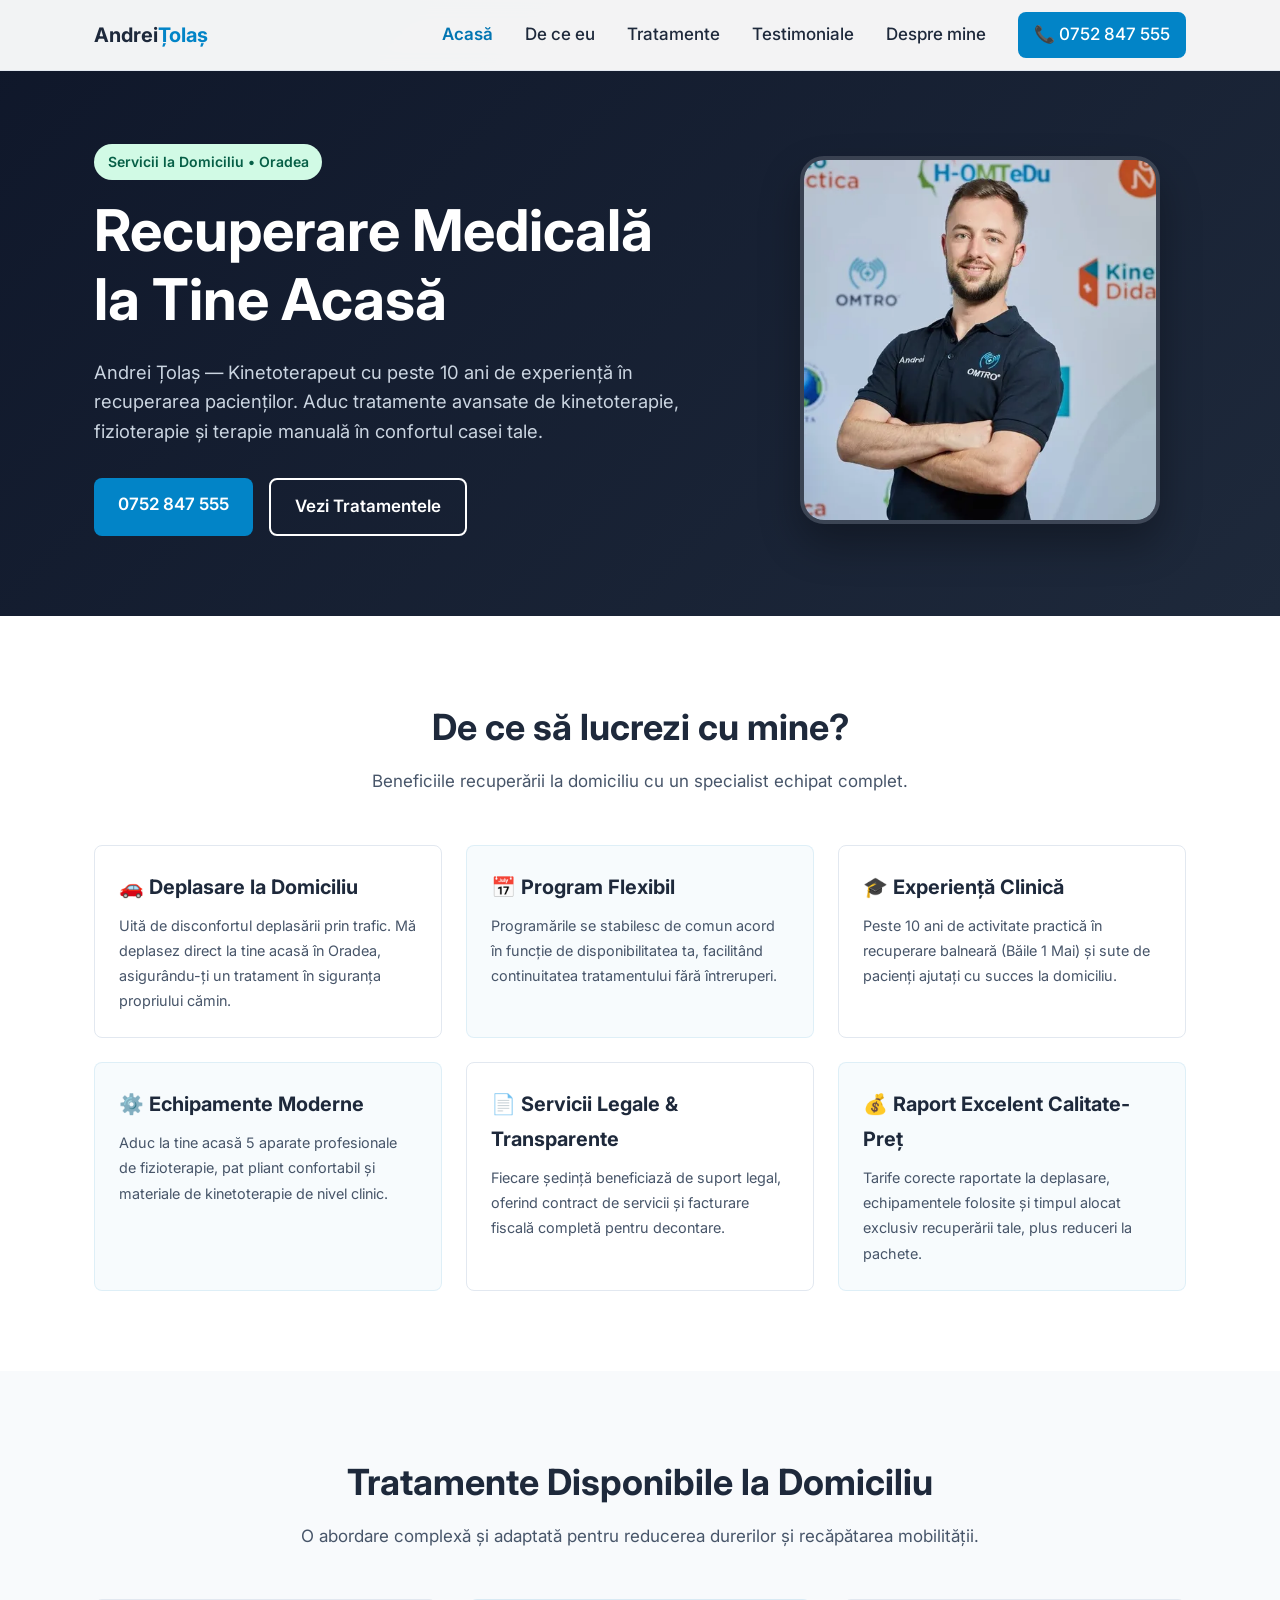
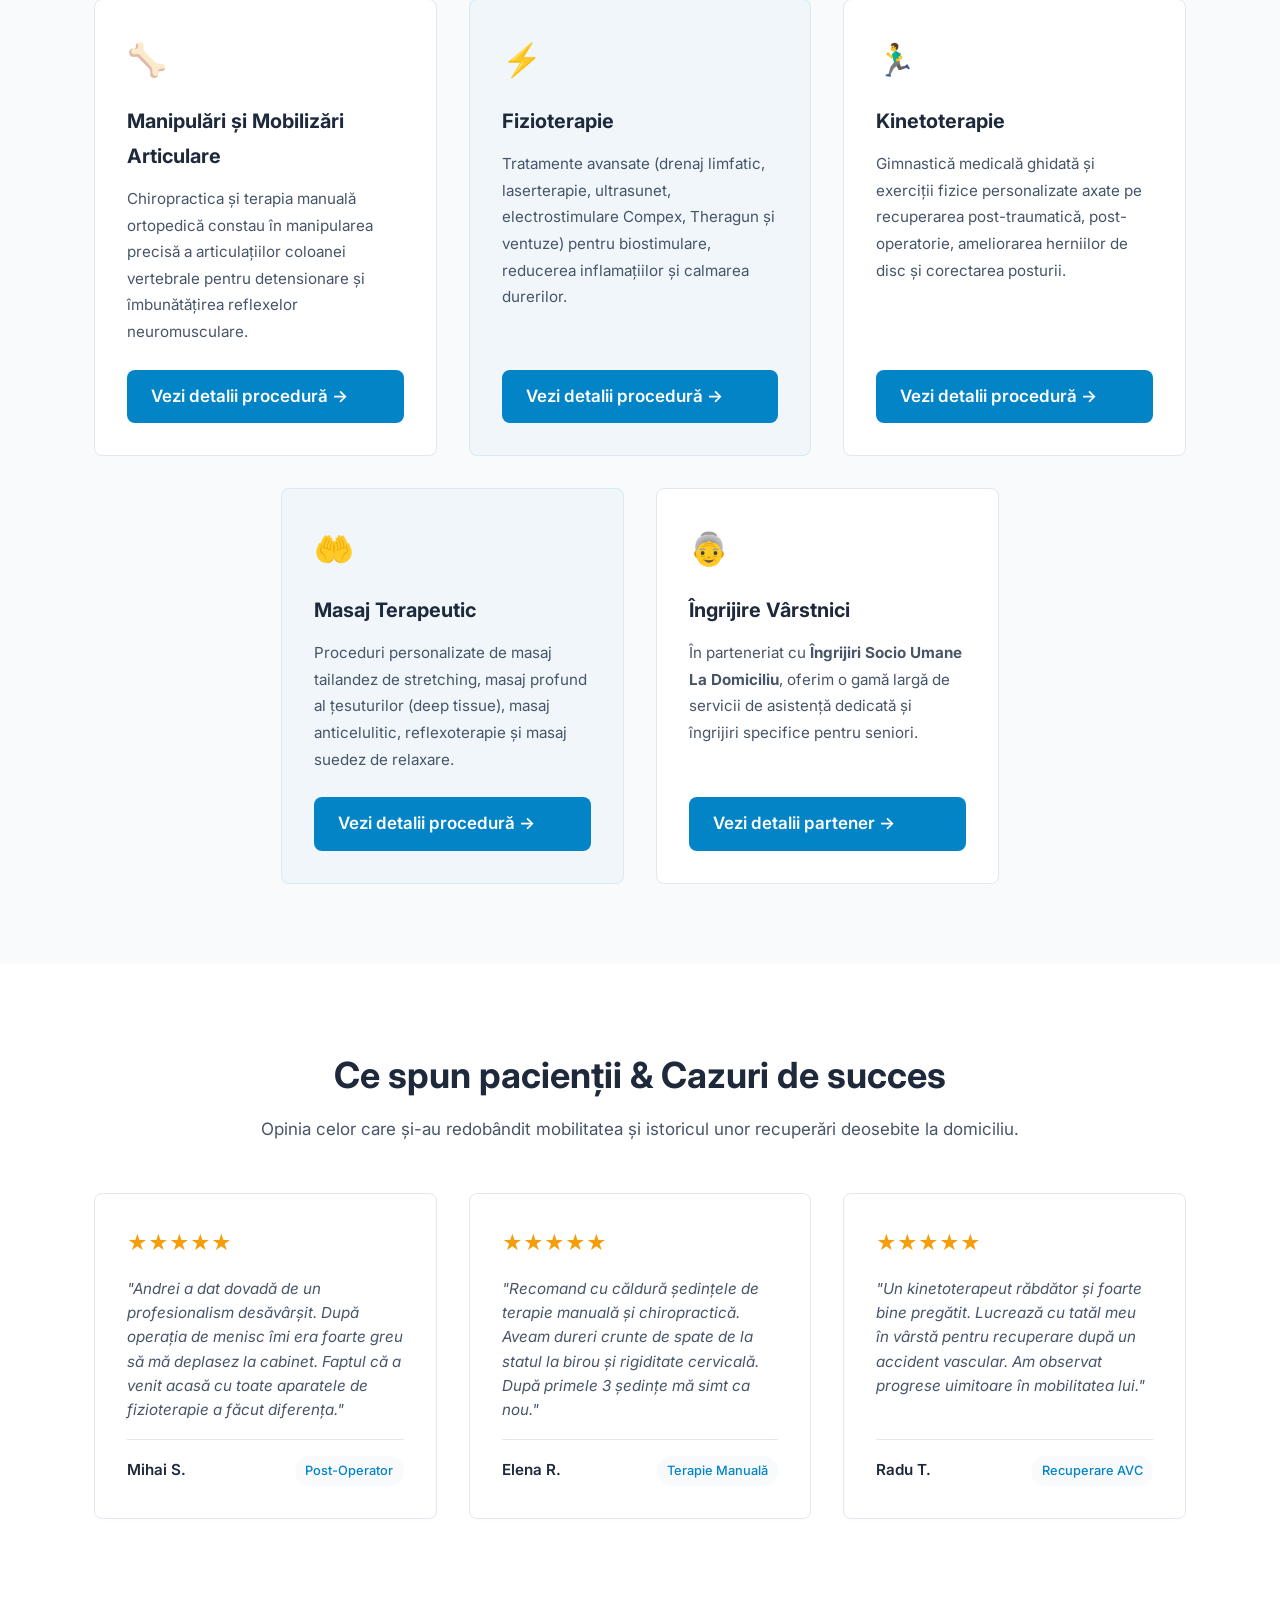
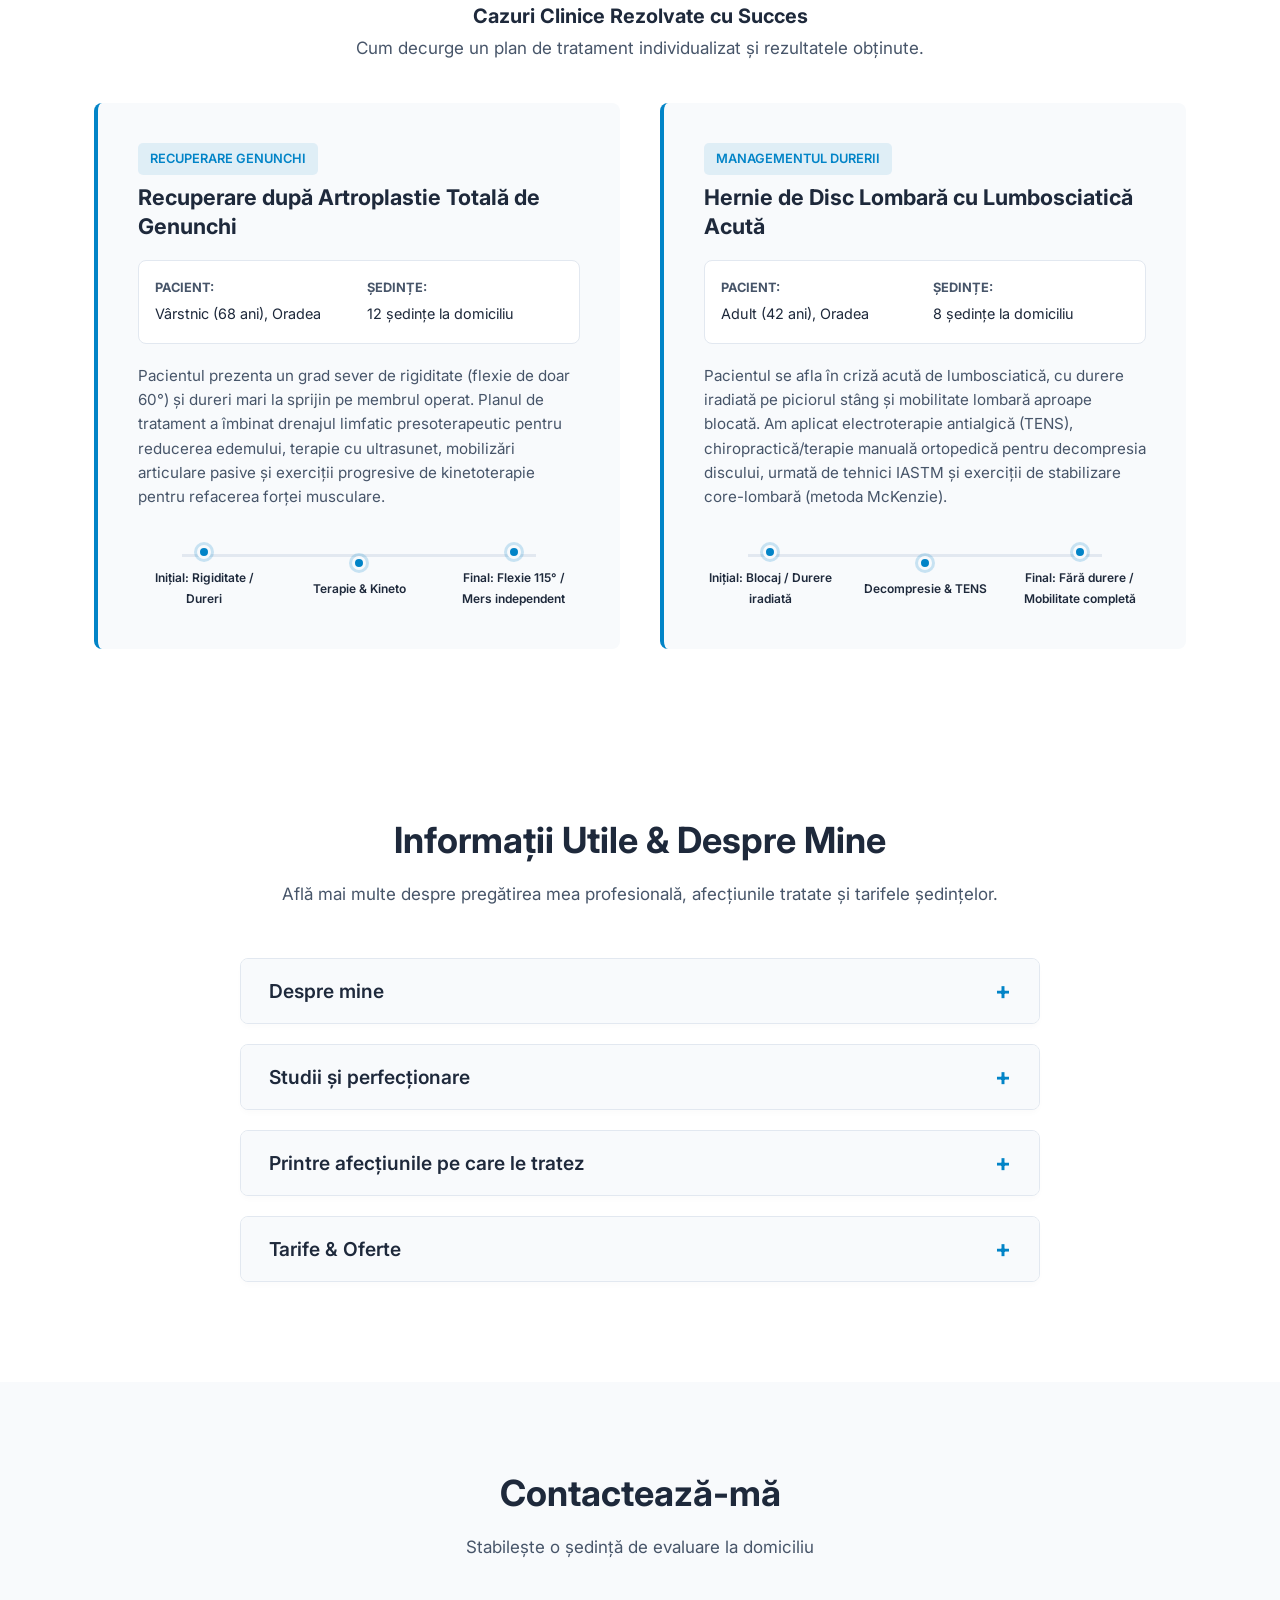
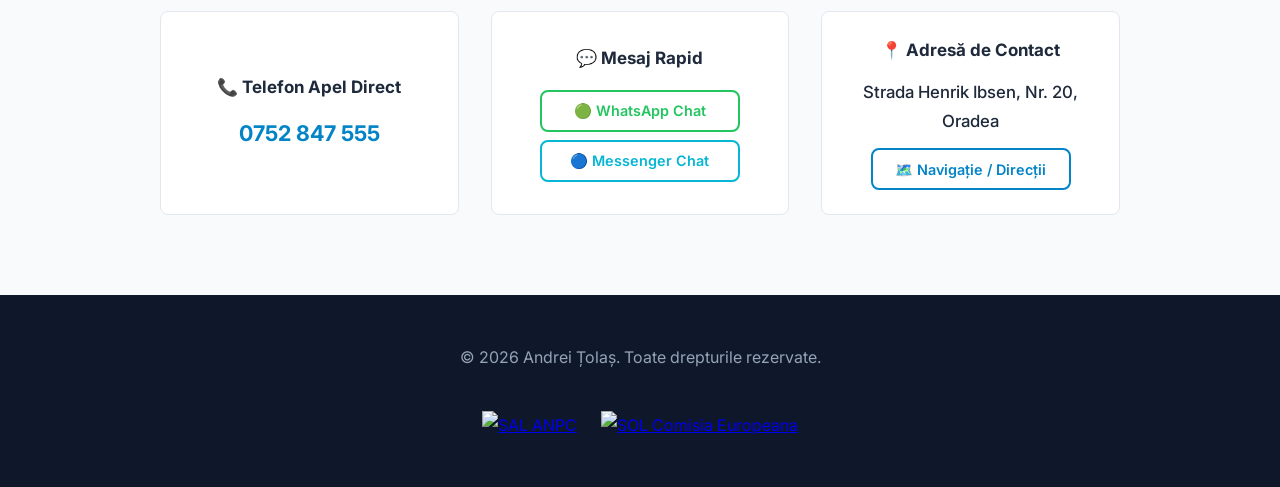
==== commit 9997fbcd: "Add files via upload" ====
--- a/index.html
+++ b/index.html
@@ -78,13 +78,14 @@
                         tratamente
                         avansate de kinetoterapie, fizioterapie și terapie manuală în confortul casei tale.</p>
                     <div class="hero-cta">
-                        <a href="tel:0752847555" class="btn btn-primary"> 0752 847 555 </a>
+                        <a href="tel:0752847555" class="btn btn-primary hero-btn-desktop"> 0752 847 555 </a>
                         <a href="#tratamente" class="btn btn-outline">Vezi Tratamentele</a>
                     </div>
                 </div>
                 <div class="hero-image-wrapper">
                     <img src="assets/media/andrei_tolas_profile.webp" alt="Andrei Țolaș - Fiziokinetoterapeut Oradea"
                         class="hero-profile-img" width="500" height="512">
+                    <a href="tel:0752847555" class="btn btn-primary hero-btn-mobile"> 0752 847 555 </a>
                 </div>
             </div>
         </section>
@@ -521,13 +522,13 @@
     <footer class="site-footer" style="padding: 3rem 0; font-size: 1rem;">
         <div class="container footer-flex" style="flex-direction: column; gap: 1.5rem;">
             <p>&copy; 2026 Andrei Țolaș. Toate drepturile rezervate.</p>
-            <p>Urmăriți activitatea mea și pe platformele sociale:</p>
+            <!-- <p>Urmăriți activitatea mea și pe platformele sociale:</p>
             <div style="display: flex; gap: 1.5rem; justify-content: center; font-size: 1.5rem;">
                 <a href="https://www.facebook.com/AndreiTolasHomeTherapyOradea/" target="_blank"
                     rel="noreferrer noopener" style="color: #cbd5e1; text-decoration: none;">Facebook</a>
                 <a href="https://www.instagram.com/andreitolas" target="_blank" rel="noreferrer noopener"
                     style="color: #cbd5e1; text-decoration: none;">Instagram</a>
-            </div>
+            </div> -->
             <div style="display: flex; gap: 1.5rem; justify-content: center; flex-wrap: wrap; margin-top: 1rem;">
                 <a href="https://anpc.ro/ce-este-sal/" target="_blank" rel="noreferrer noopener"><img
                         src="https://andreitolas.ro/wp-content/uploads/2023/02/sal.png" alt="SAL ANPC"
--- a/style.css
+++ b/style.css
@@ -191,6 +191,10 @@
     display: flex;
     justify-content: center;
     align-items: center;
+}
+
+.hero-btn-mobile {
+    display: none;
 }
 
 .hero-profile-img {
@@ -528,7 +532,20 @@
     }
 
     .hero-image-wrapper {
+        flex-direction: column;
         margin-bottom: 1.5rem;
+    }
+
+    .hero-btn-desktop {
+        display: none !important;
+    }
+
+    .hero-btn-mobile {
+        display: inline-flex !important;
+        margin-top: 1.5rem;
+        width: 100%;
+        max-width: 280px;
+        justify-content: center;
     }
 
     .benefits-grid {
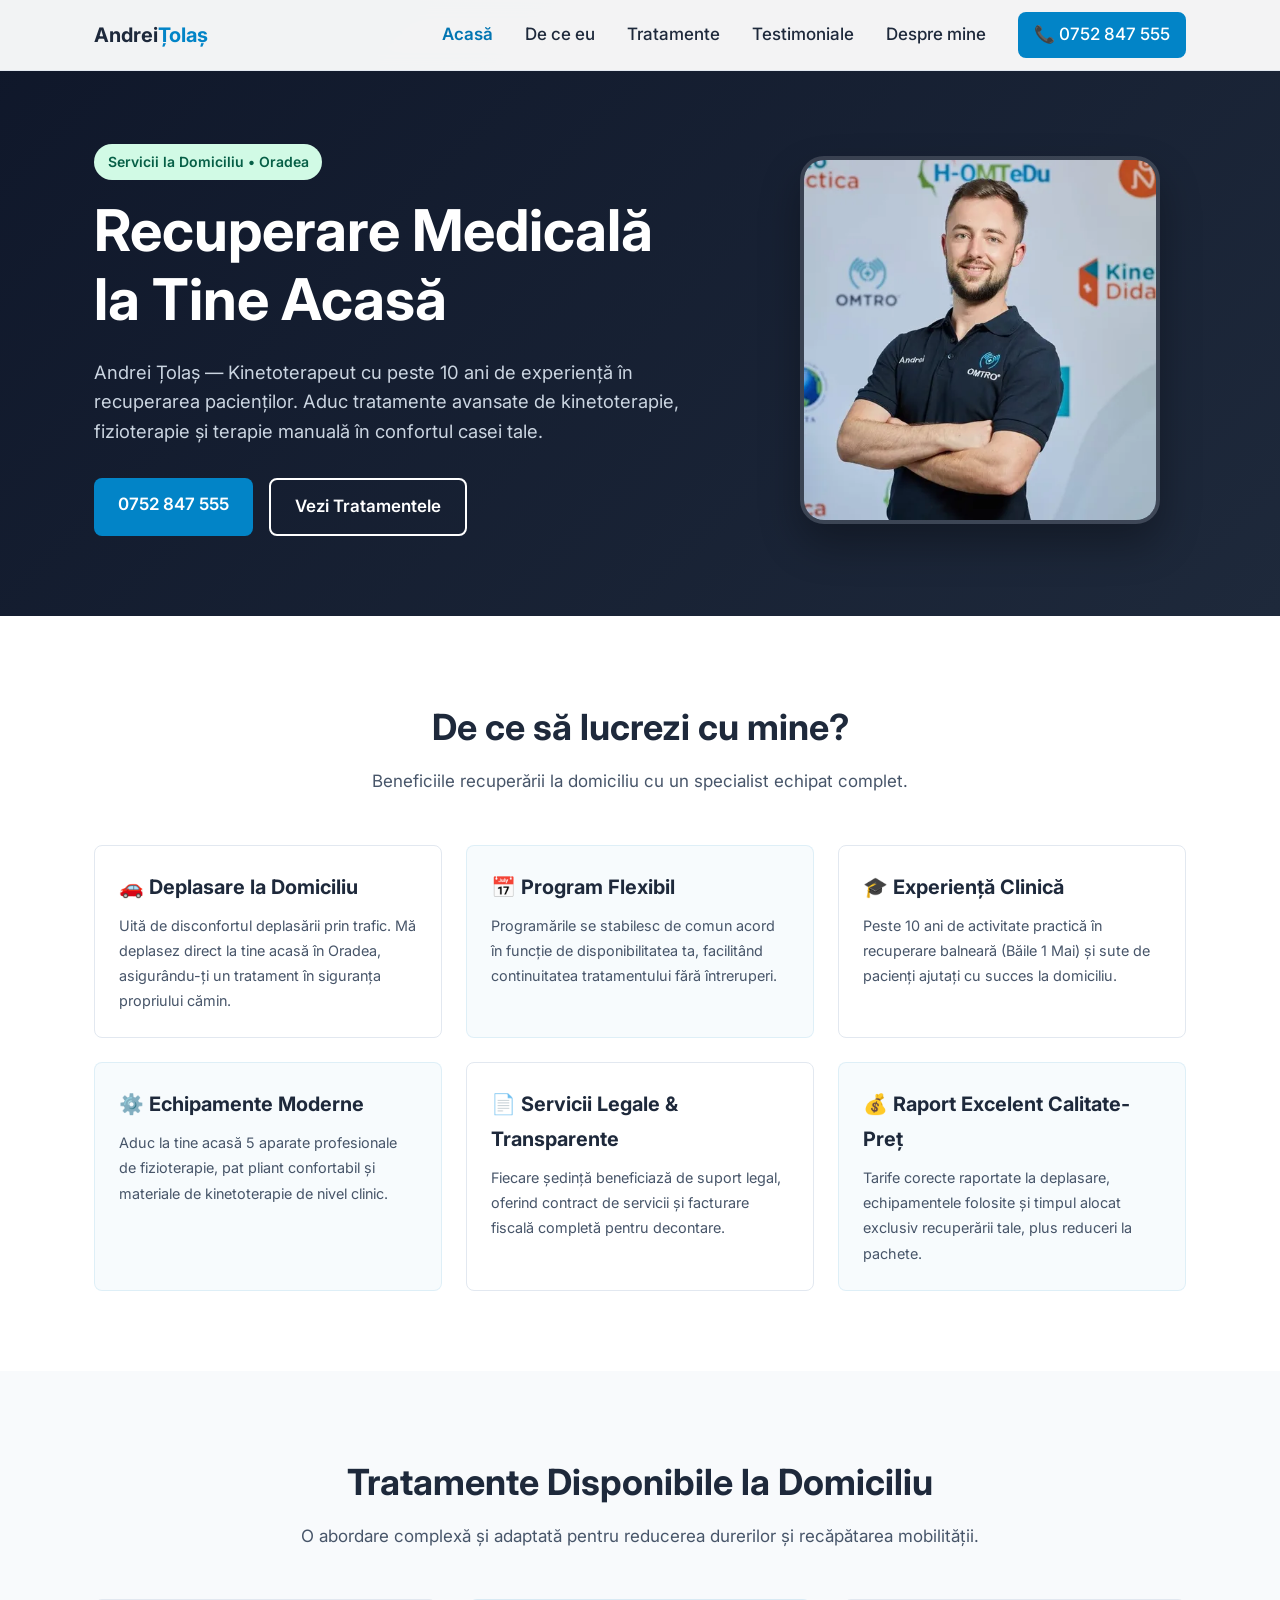
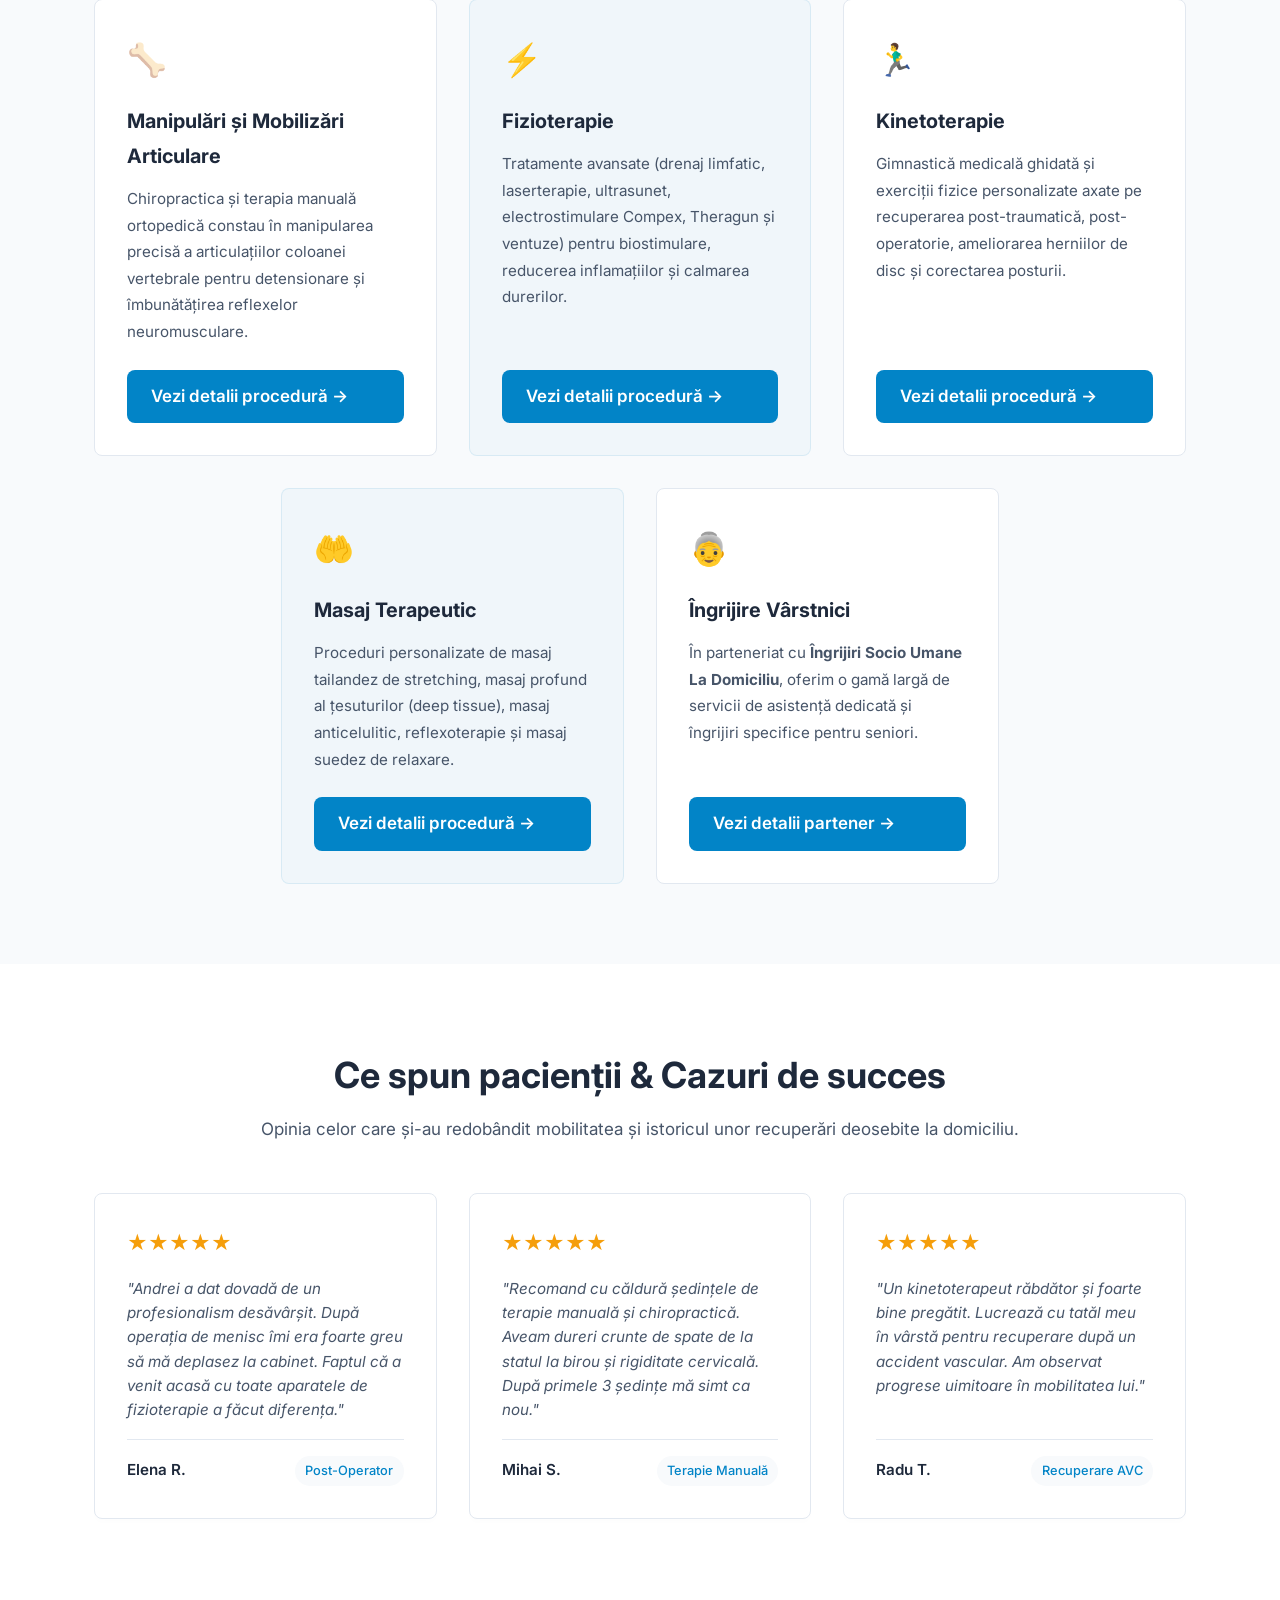
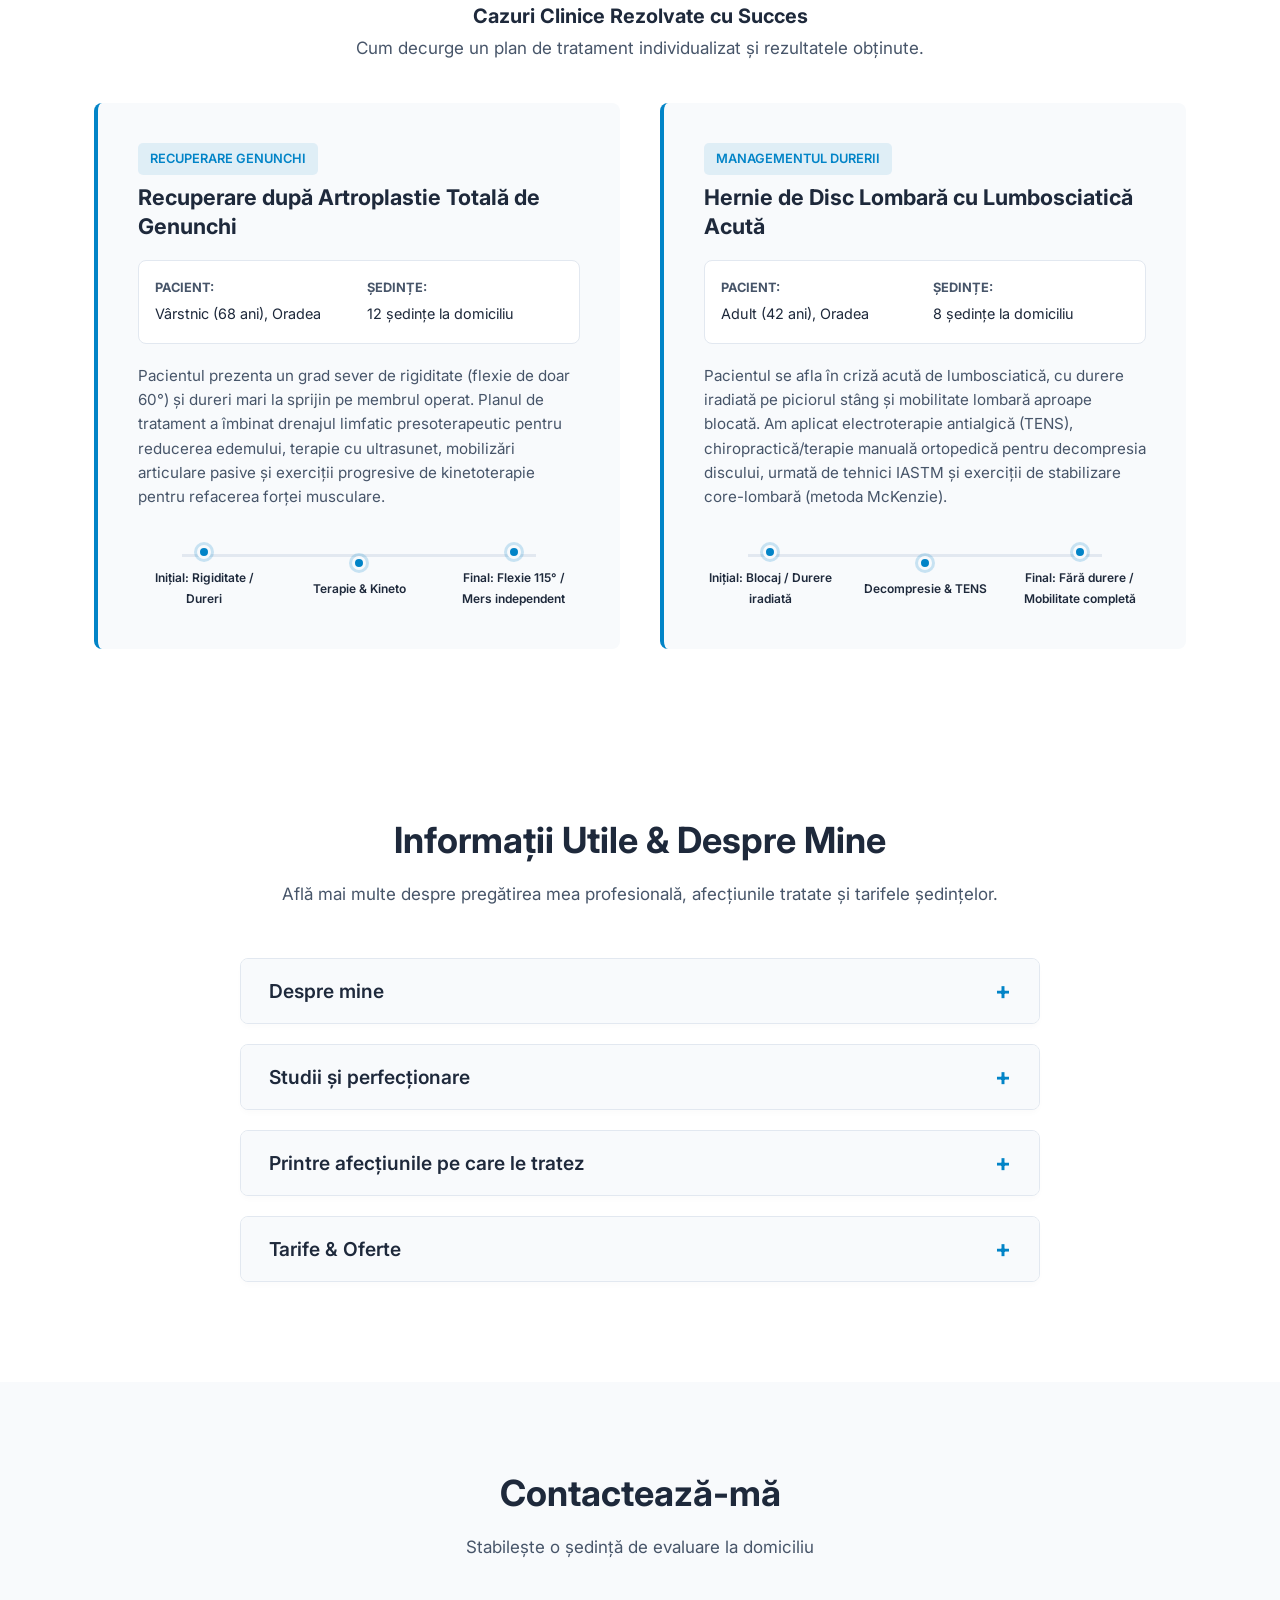
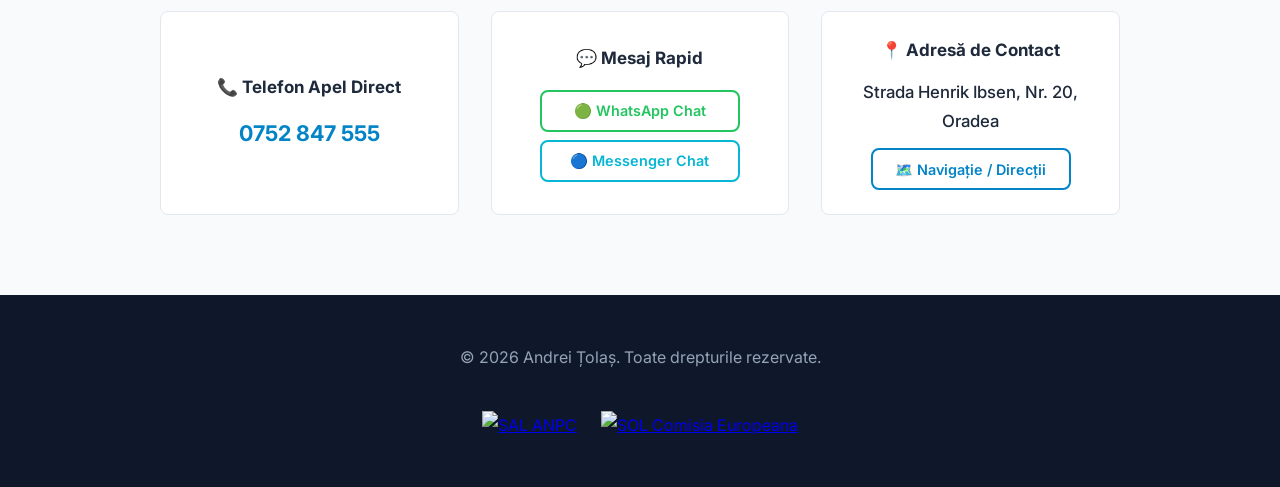
==== commit 37ad4097: "Add files via upload" ====
--- a/index.html
+++ b/index.html
@@ -222,7 +222,7 @@
                             aparatele
                             de fizioterapie a făcut diferența."</p>
                         <div class="testimonial-author">
-                            <span class="author-name">Mihai S.</span>
+                            <span class="author-name">Elena R.</span>
                             <span class="pathology-tag">Post-Operator</span>
                         </div>
                     </div>
@@ -234,7 +234,7 @@
                             Aveam dureri crunte de spate de la statul la birou și rigiditate cervicală. După primele 3
                             ședințe mă simt ca nou."</p>
                         <div class="testimonial-author">
-                            <span class="author-name">Elena R.</span>
+                            <span class="author-name">Mihai S.</span>
                             <span class="pathology-tag">Terapie Manuală</span>
                         </div>
                     </div>
@@ -496,7 +496,7 @@
                                 style="border-color: #22c55e; color: #22c55e; padding: 0.4rem 0.75rem; border-radius: var(--radius); text-decoration: none; font-weight: 600; display: inline-flex; align-items: center; justify-content: center; gap: 0.5rem; font-size: 0.9rem; transition: background-color 0.2s ease;">
                                 🟢 WhatsApp Chat
                             </a>
-                            <a href="https://m.me/Filipzor07" target="_blank" rel="noreferrer noopener"
+                            <a href="https://m.me/AndreiToals" target="_blank" rel="noreferrer noopener"
                                 class="btn btn-outline"
                                 style="border-color: #06b6d4; color: #06b6d4; padding: 0.4rem 0.75rem; border-radius: var(--radius); text-decoration: none; font-weight: 600; display: inline-flex; align-items: center; justify-content: center; gap: 0.5rem; font-size: 0.9rem; transition: background-color 0.2s ease;">
                                 🔵 Messenger Chat
--- a/style.css
+++ b/style.css
@@ -1370,7 +1370,7 @@
     background: var(--bg-light);
     border: 1px solid var(--border);
     border-radius: var(--radius);
-    padding: 1.25rem 1rem;
+    padding: 1rem;
     text-align: center;
     display: flex;
     flex-direction: column;
@@ -1383,6 +1383,13 @@
 .carousel-item:hover {
     transform: translateY(-2px);
     border-color: var(--primary);
+}
+
+.carousel-item img {
+    width: 100%;
+    height: 110px;
+    object-fit: cover;
+    border-radius: 8px;
 }
 
 .carousel-item .img-icon {
@@ -1408,4 +1415,165 @@
     .video-playlist-sidebar {
         max-height: 280px;
     }
-}+}
+
+/* Lightbox / Zoom Photo Modal */
+.lightbox-modal {
+    display: none;
+    position: fixed;
+    z-index: 3000; /* Ensure it stays above navigation headers and top buttons */
+    top: 0;
+    left: 0;
+    width: 100%;
+    height: 100%;
+    background-color: rgba(15, 23, 42, 0.95);
+    justify-content: center;
+    align-items: center;
+    opacity: 0;
+    transition: opacity 0.3s ease;
+}
+
+.lightbox-modal.active {
+    display: flex;
+    opacity: 1;
+}
+
+.lightbox-content {
+    max-width: 90%;
+    max-height: 80%;
+    border-radius: 12px;
+    box-shadow: 0 25px 50px rgba(0, 0, 0, 0.5);
+    border: 4px solid rgba(255, 255, 255, 0.1);
+    transform: scale(0.9);
+    transition: transform 0.3s ease;
+    object-fit: contain;
+    cursor: zoom-out;
+}
+
+.lightbox-modal.active .lightbox-content {
+    transform: scale(1);
+}
+
+.lightbox-close {
+    position: absolute;
+    top: 20px;
+    right: 20px;
+    font-size: 3rem;
+    color: #fff;
+    cursor: pointer;
+    background: transparent;
+    border: none;
+    outline: none;
+    transition: transform 0.2s ease, color 0.2s ease;
+}
+
+.lightbox-close:hover {
+    transform: scale(1.1);
+    color: var(--primary);
+}
+
+.lightbox-caption {
+    position: absolute;
+    bottom: 20px;
+    color: #e2e8f0;
+    font-size: 1rem;
+    font-weight: 500;
+    text-align: center;
+    background: rgba(15, 23, 42, 0.8);
+    padding: 0.5rem 1.5rem;
+    border-radius: 30px;
+    border: 1px solid var(--border);
+    box-shadow: 0 10px 25px rgba(0, 0, 0, 0.2);
+}
+
+/* Cursor pointer style to let users know they can click to zoom */
+.carousel-container img, img.zoomable {
+    cursor: zoom-in;
+    transition: filter 0.2s ease;
+}
+
+.carousel-container img:hover, img.zoomable:hover {
+    filter: brightness(0.9);
+}
+
+/* Media Placeholder container layout */
+.media-placeholder {
+    display: flex;
+    flex-direction: column;
+    gap: 1.5rem;
+    width: 100%;
+}
+
+/* Responsive Side-by-Side Media Layout for subpages on desktop */
+@media (min-width: 992px) {
+    .procedure-content.full-width-media .media-placeholder {
+        flex-direction: row;
+        gap: 2.5rem;
+        align-items: center;
+        justify-content: center;
+        margin-top: 1.5rem;
+    }
+
+    .procedure-content.full-width-media .media-placeholder .single-video-display {
+        flex: 1.2;
+        width: 100% !important;
+        max-width: 520px !important;
+        margin: 0 !important;
+    }
+
+    .procedure-content.full-width-media .media-placeholder .carousel-container {
+        flex: 1;
+        width: 100% !important;
+        max-width: 520px !important;
+        margin: 0 !important;
+        display: grid !important;
+        grid-template-columns: repeat(auto-fit, minmax(130px, 1fr)) !important;
+        gap: 1rem !important;
+        overflow-x: visible !important;
+        padding-bottom: 0 !important;
+    }
+
+    .procedure-content.full-width-media .media-placeholder .carousel-item {
+        width: 100% !important;
+        min-width: 0 !important;
+        scroll-snap-align: none !important;
+    }
+}
+
+/* Stacked layout for media placeholders with playlists on desktop */
+@media (min-width: 992px) {
+    .procedure-content.full-width-media .media-placeholder.has-playlist {
+        flex-direction: column !important;
+        align-items: stretch;
+        gap: 2.5rem;
+    }
+    
+    .procedure-content.full-width-media .media-placeholder.has-playlist .carousel-wrapper {
+        width: 100%;
+        max-width: none !important;
+        margin-top: 0;
+        margin-bottom: 0.5rem;
+    }
+
+    .procedure-content.full-width-media .media-placeholder.has-playlist .carousel-container {
+        display: flex !important;
+        overflow-x: auto !important;
+        grid-template-columns: none !important;
+        max-width: none !important;
+        width: 100% !important;
+        margin: 0 !important;
+        padding-bottom: 1rem !important;
+        justify-content: flex-start !important;
+    }
+
+    .procedure-content.full-width-media .media-placeholder.has-playlist .carousel-item {
+        width: 220px !important;
+        min-width: 220px !important;
+        scroll-snap-align: start !important;
+    }
+
+    .procedure-content.full-width-media .media-placeholder.has-playlist .media-center-grid {
+        width: 100%;
+        margin-top: 0;
+    }
+}
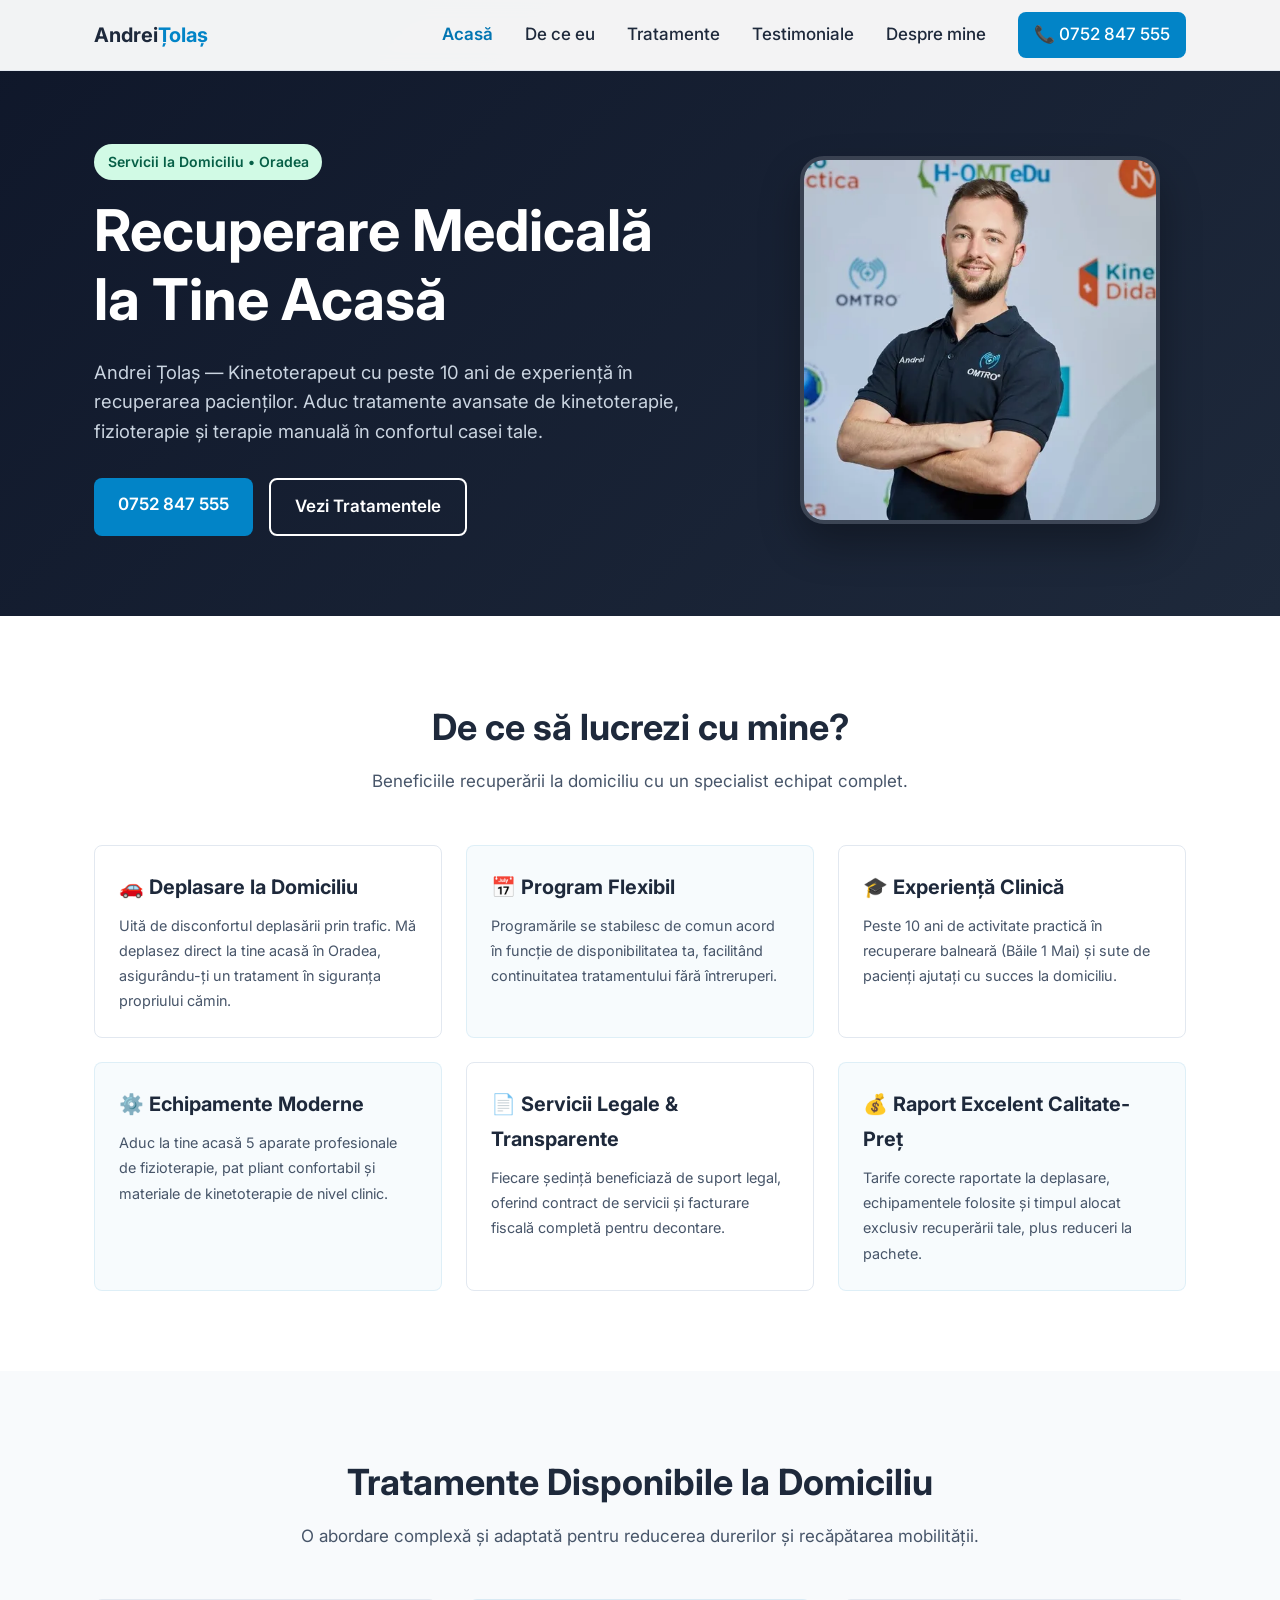
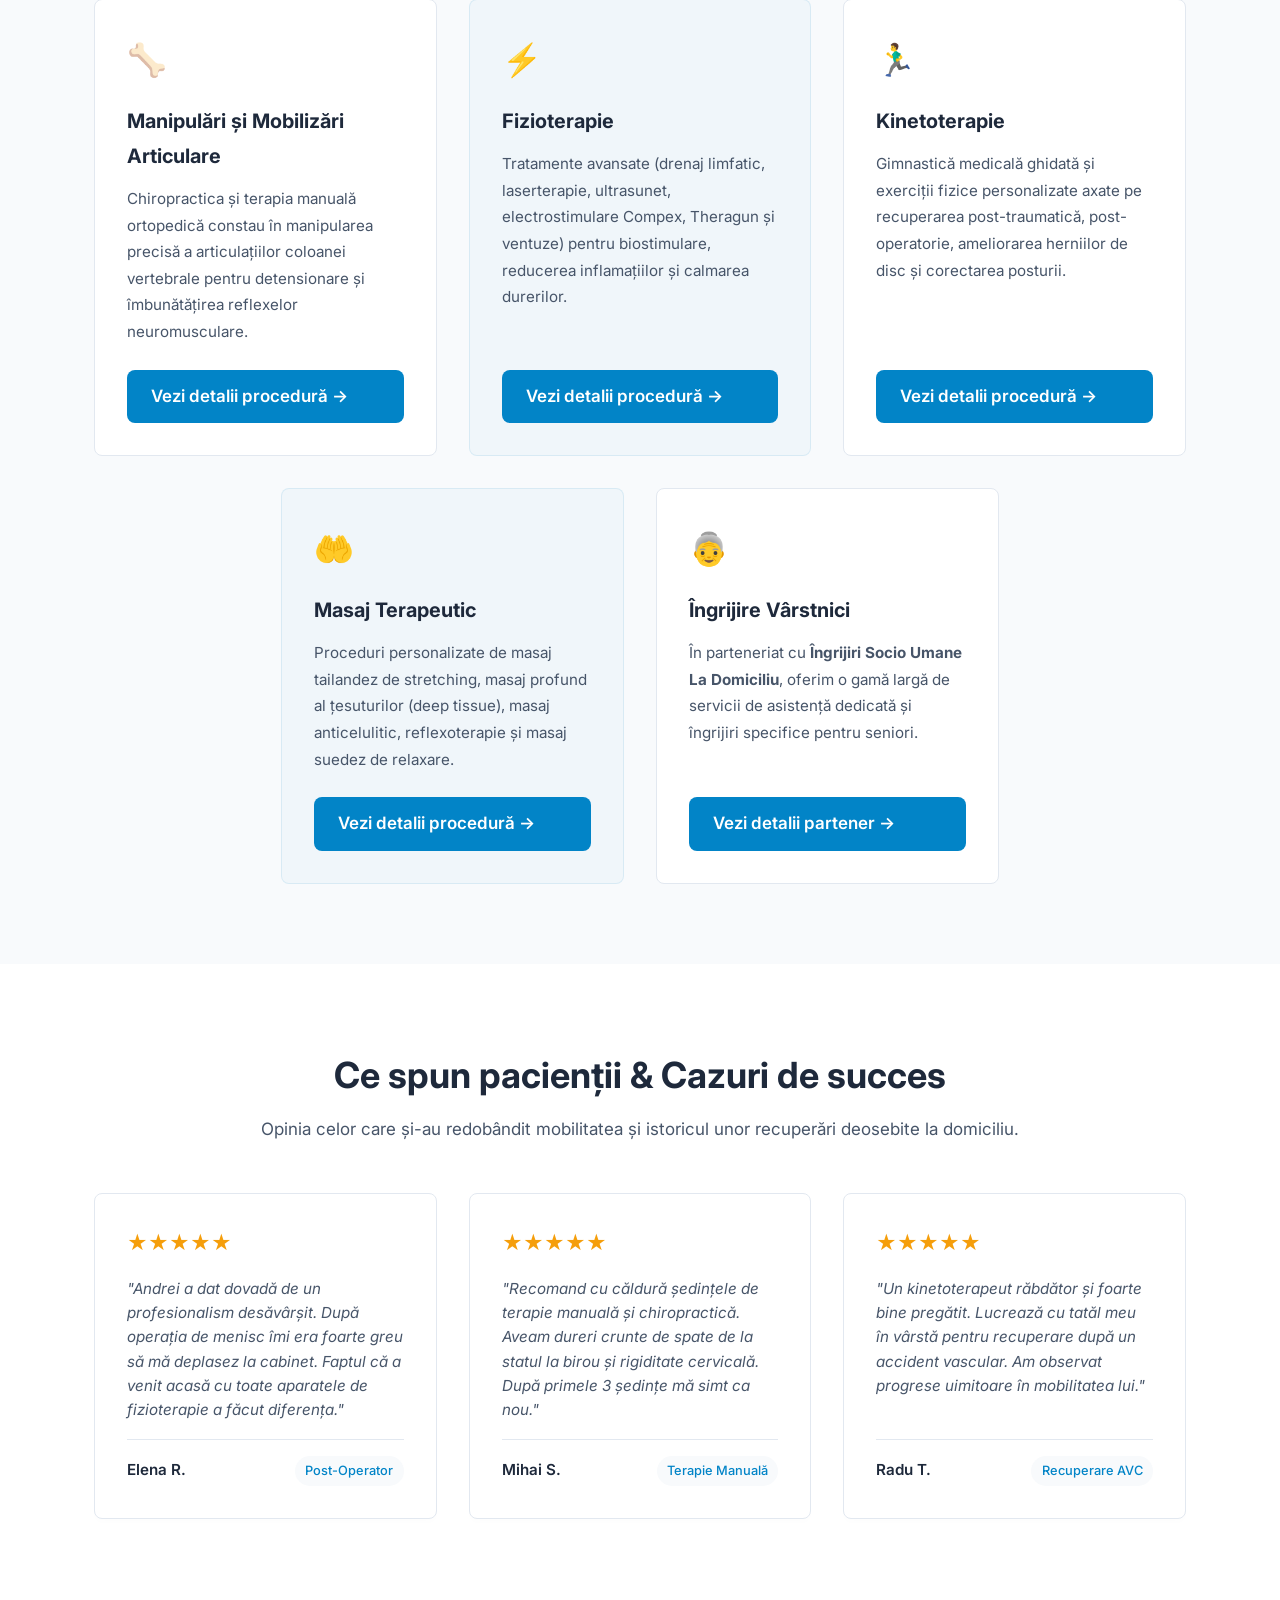
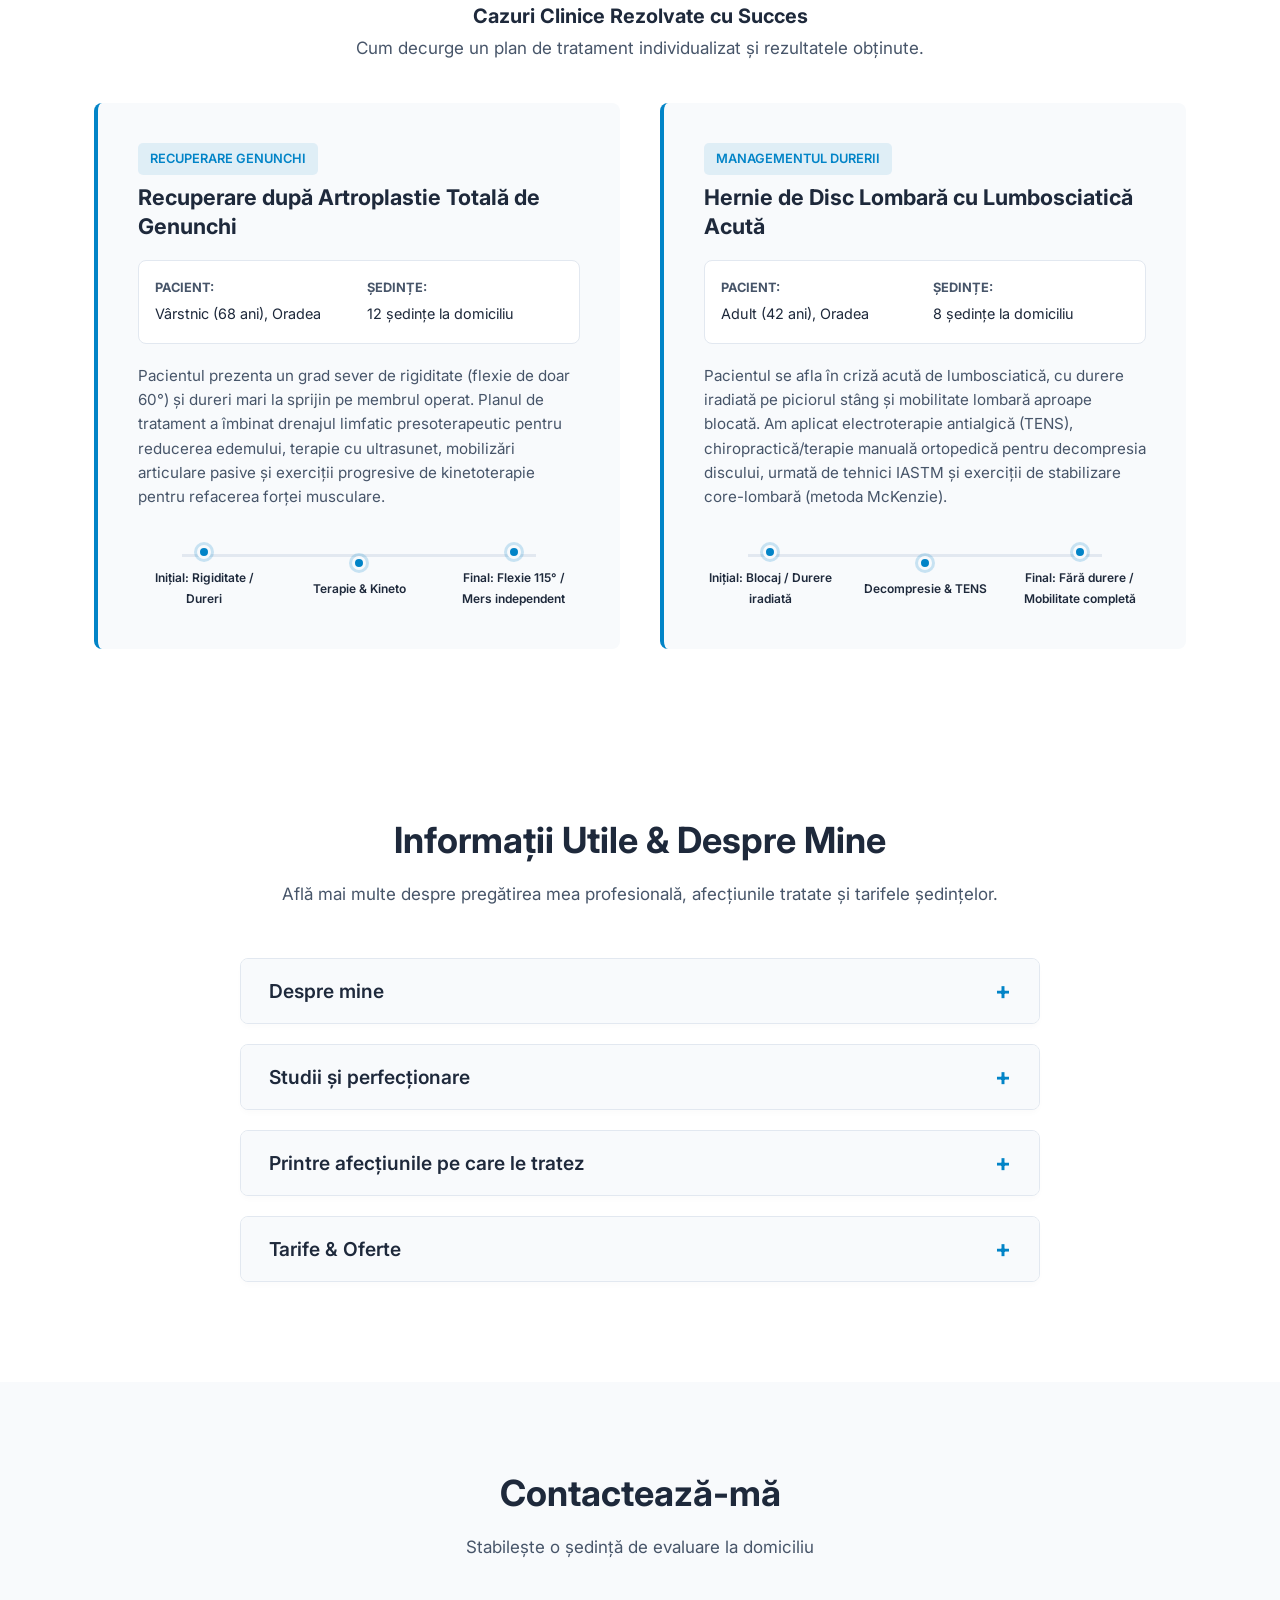
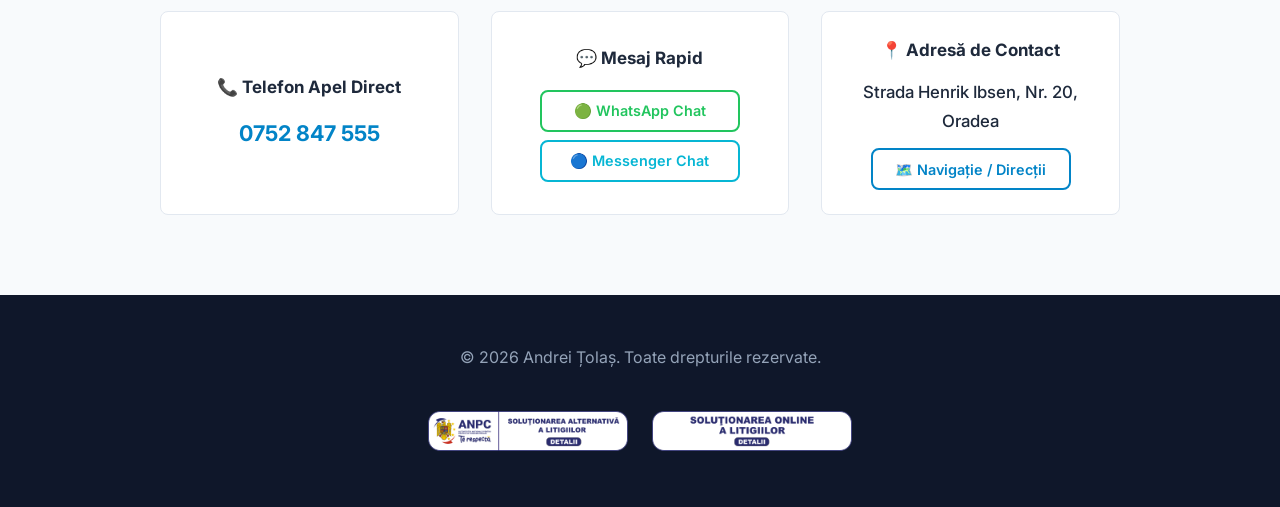
==== commit c8c21114: "updated chagnes required" ====
--- a/index.html
+++ b/index.html
@@ -20,7 +20,7 @@
       "@context": "https://schema.org",
       "@type": "Physiotherapy",
       "name": "Andrei Țolaș - Recuperare Medicală la Domiciliu",
-      "image": "https://andreitolas.ro/wp-content/uploads/2023/05/logo_negru_2-removebg-preview.png",
+      "image": "https://andreitolas.ro/assets/media/logo_business.png",
       "@id": "https://andreitolas.ro/#business",
       "url": "https://andreitolas.ro",
       "telephone": "+40752847555",
@@ -531,12 +531,10 @@
             </div> -->
             <div style="display: flex; gap: 1.5rem; justify-content: center; flex-wrap: wrap; margin-top: 1rem;">
                 <a href="https://anpc.ro/ce-este-sal/" target="_blank" rel="noreferrer noopener"><img
-                        src="https://andreitolas.ro/wp-content/uploads/2023/02/sal.png" alt="SAL ANPC"
-                        style="width: 200px; height: auto;"></a>
+                        src="assets/media/sal.png" alt="SAL ANPC" style="width: 200px; height: auto;"></a>
                 <a href="https://ec.europa.eu/consumers/odr/main/index.cfm?event=main.home.chooseLanguage"
-                    target="_blank" rel="noreferrer noopener"><img
-                        src="https://andreitolas.ro/wp-content/uploads/2023/02/sol.png" alt="SOL Comisia Europeana"
-                        style="width: 200px; height: auto;"></a>
+                    target="_blank" rel="noreferrer noopener"><img src="assets/media/sol.png"
+                        alt="SOL Comisia Europeana" style="width: 200px; height: auto;"></a>
             </div>
         </div>
     </footer>
--- a/style.css
+++ b/style.css
@@ -650,6 +650,10 @@
     .procedure-content {
         grid-template-columns: 1fr;
         gap: 2rem;
+    }
+    .procedure-content.mobile-reverse {
+        display: flex;
+        flex-direction: column-reverse;
     }
 }
 
@@ -1403,6 +1407,13 @@
     word-break: break-all;
 }
 
+/* Fix mobile alignment issues for centered carousels (prevents clipping/starting from middle) */
+@media (max-width: 991px) {
+    .carousel-container {
+        justify-content: flex-start !important;
+    }
+}
+
 @media (max-width: 768px) {
     .media-center-grid {
         grid-template-columns: 1fr;
